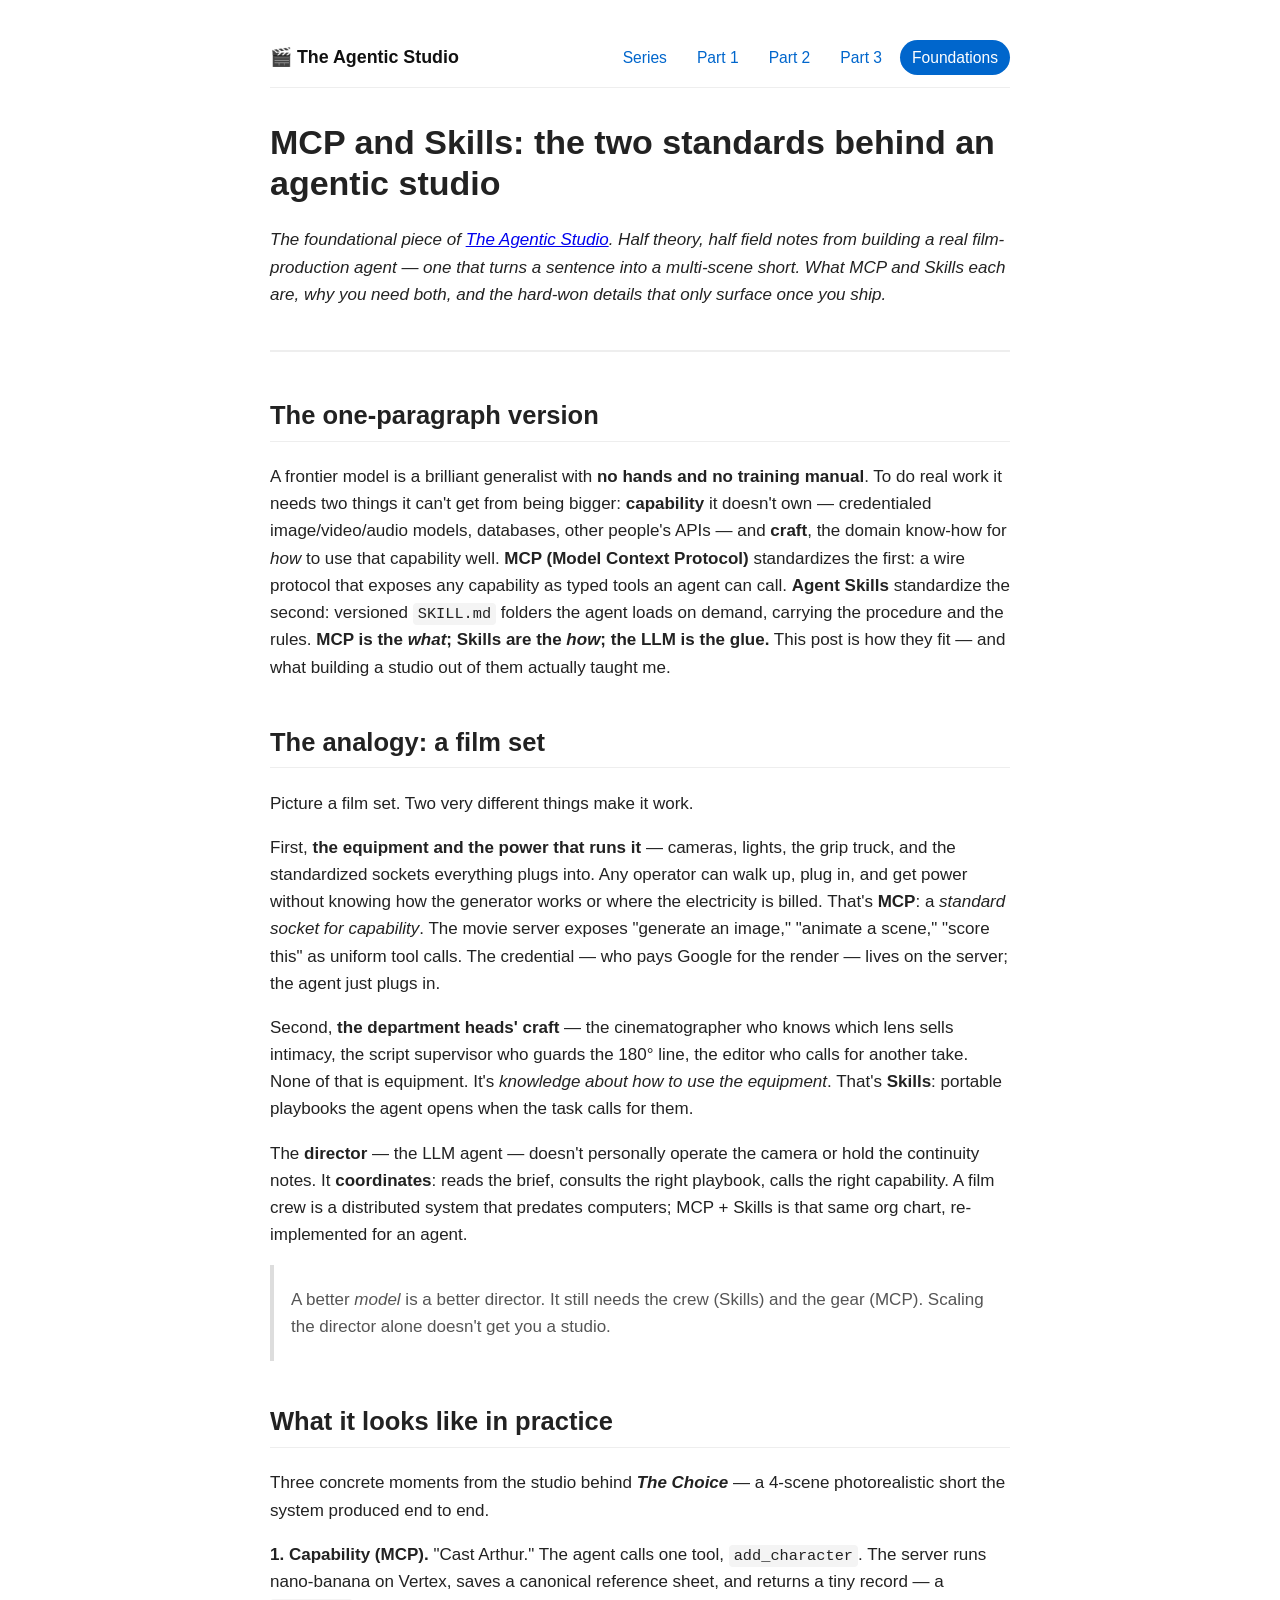
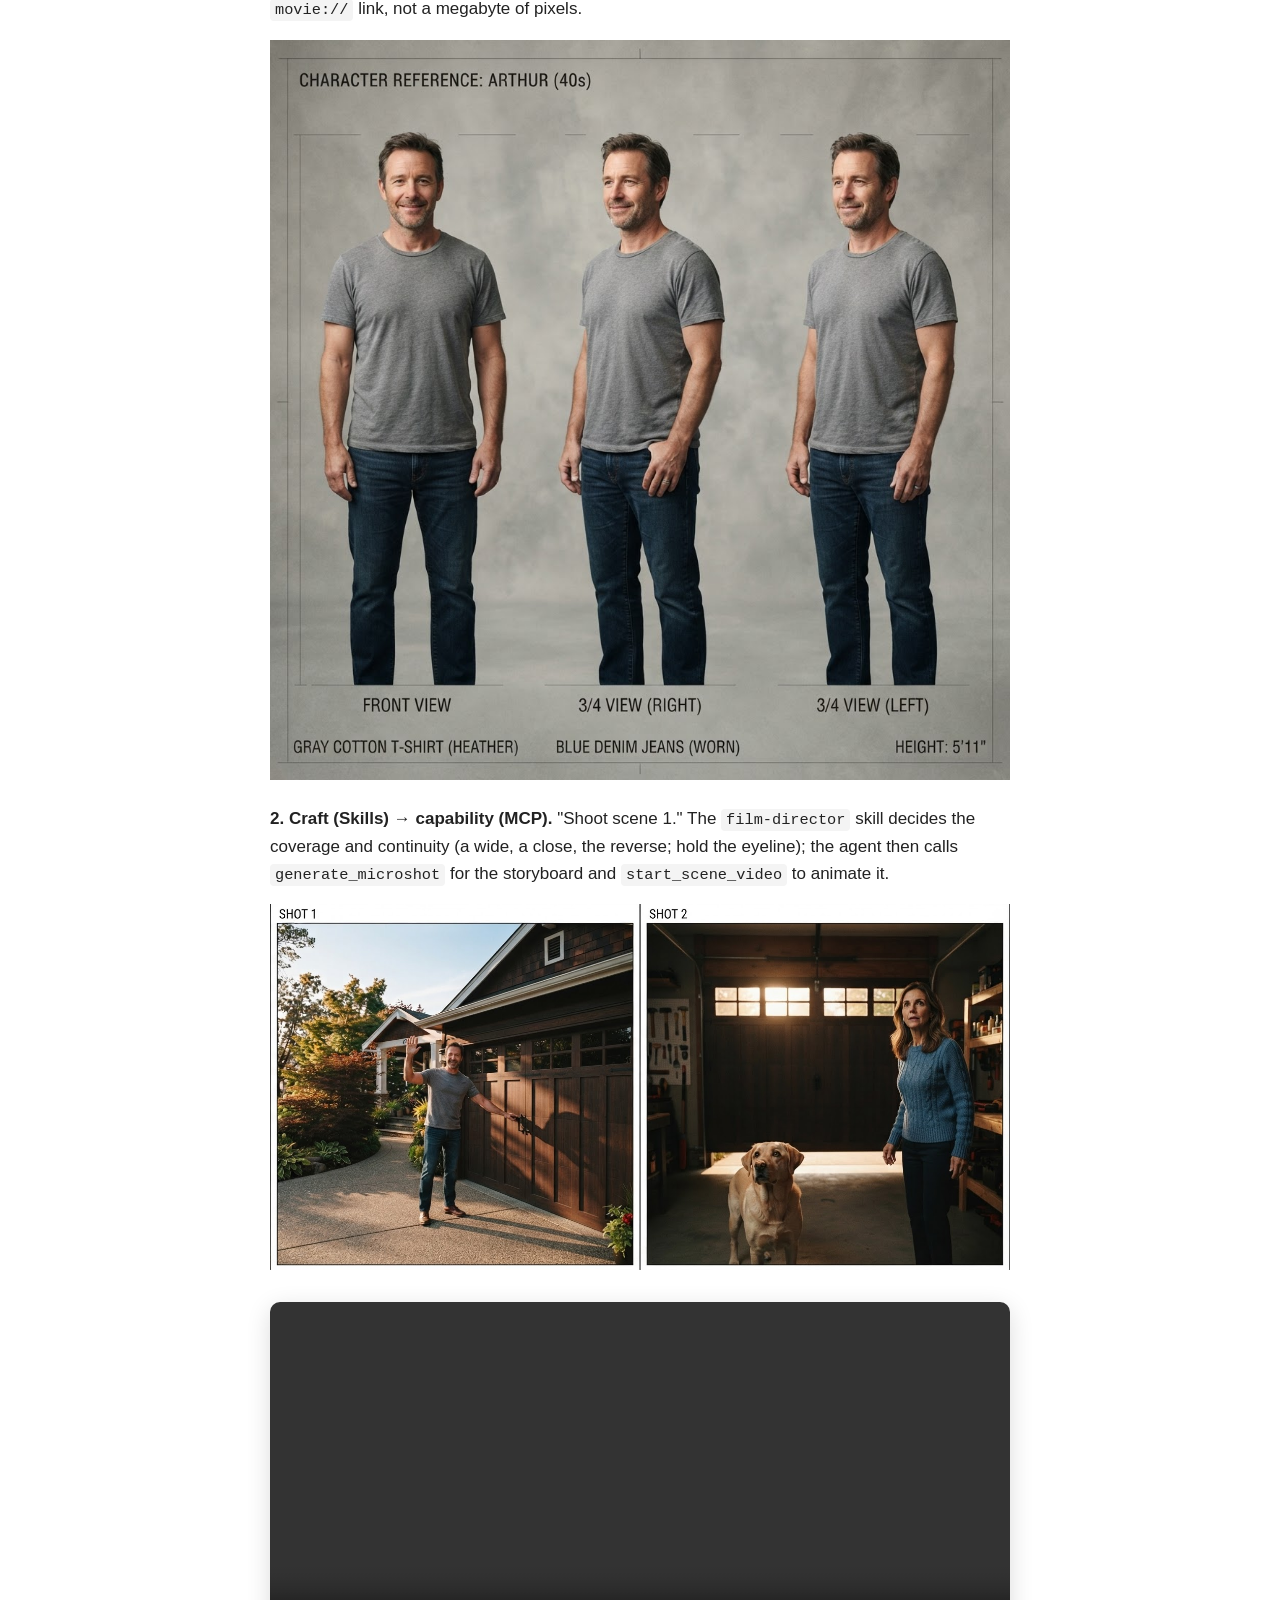
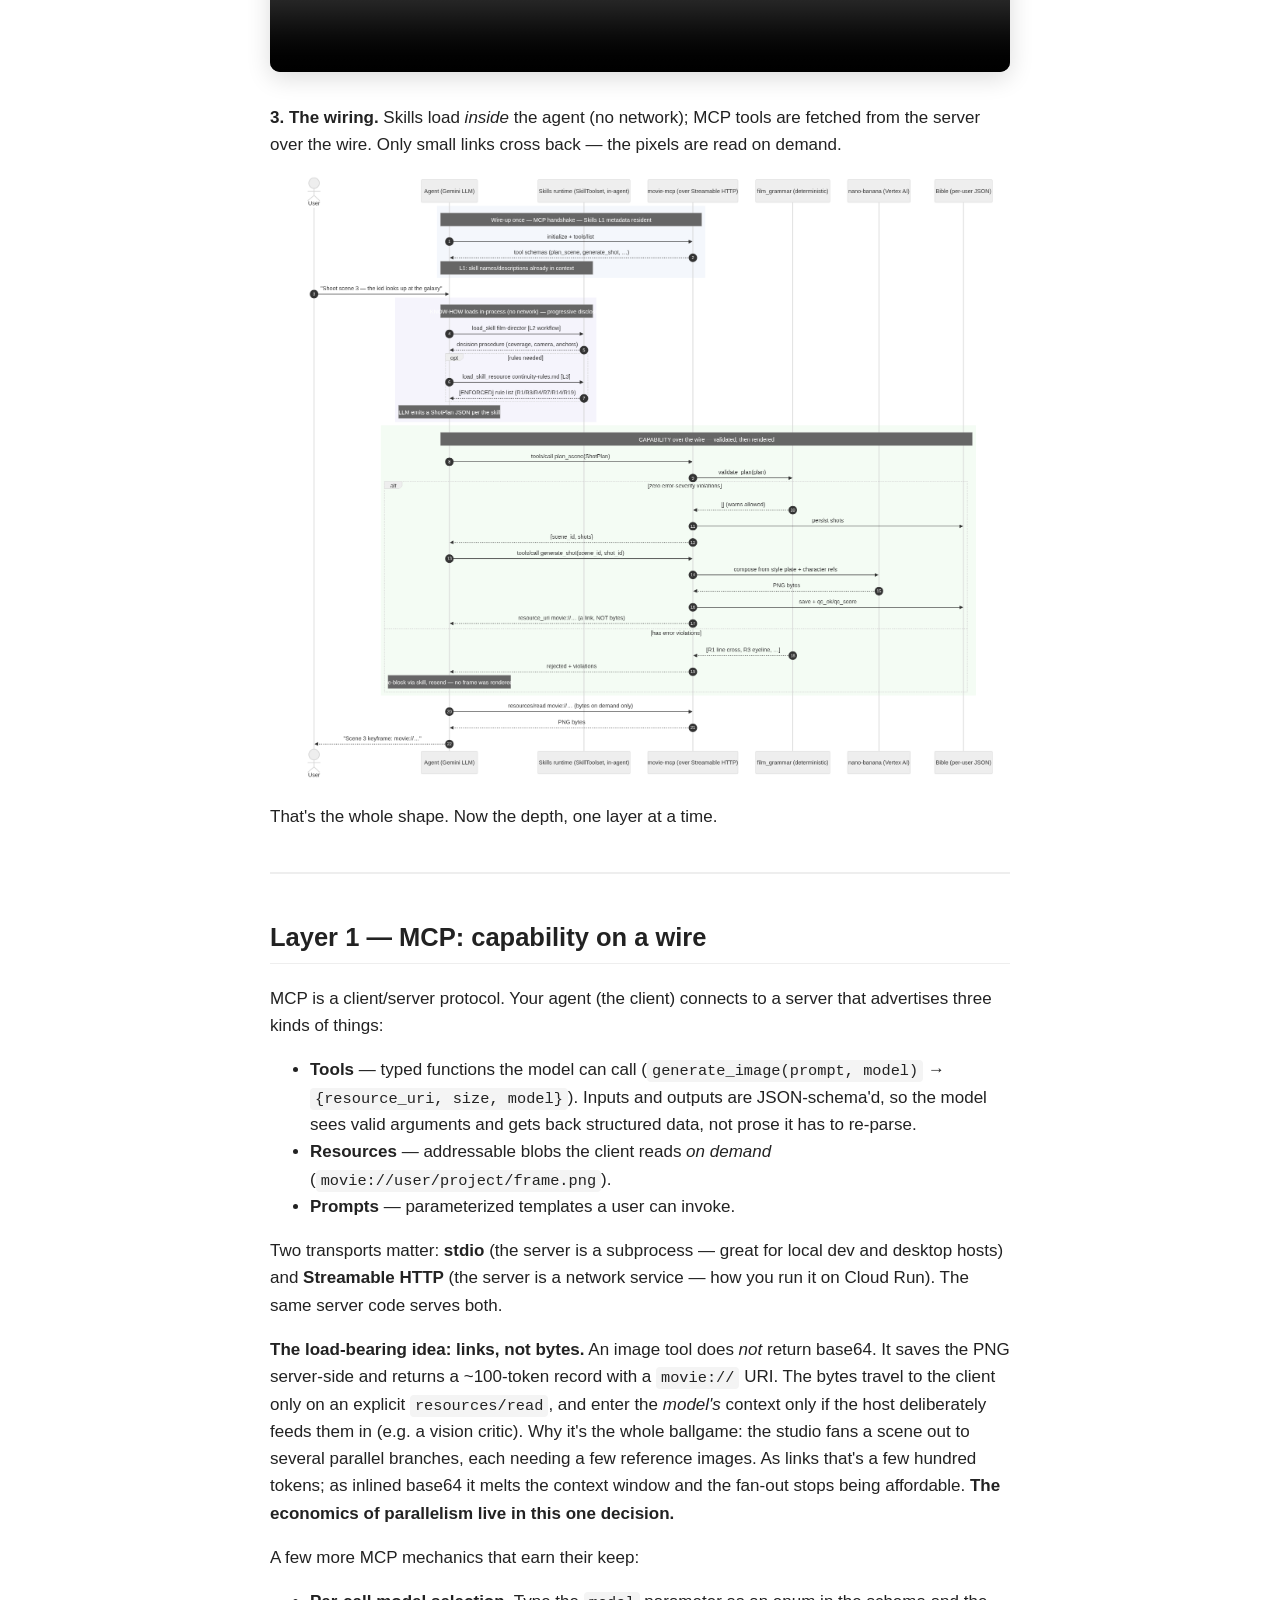
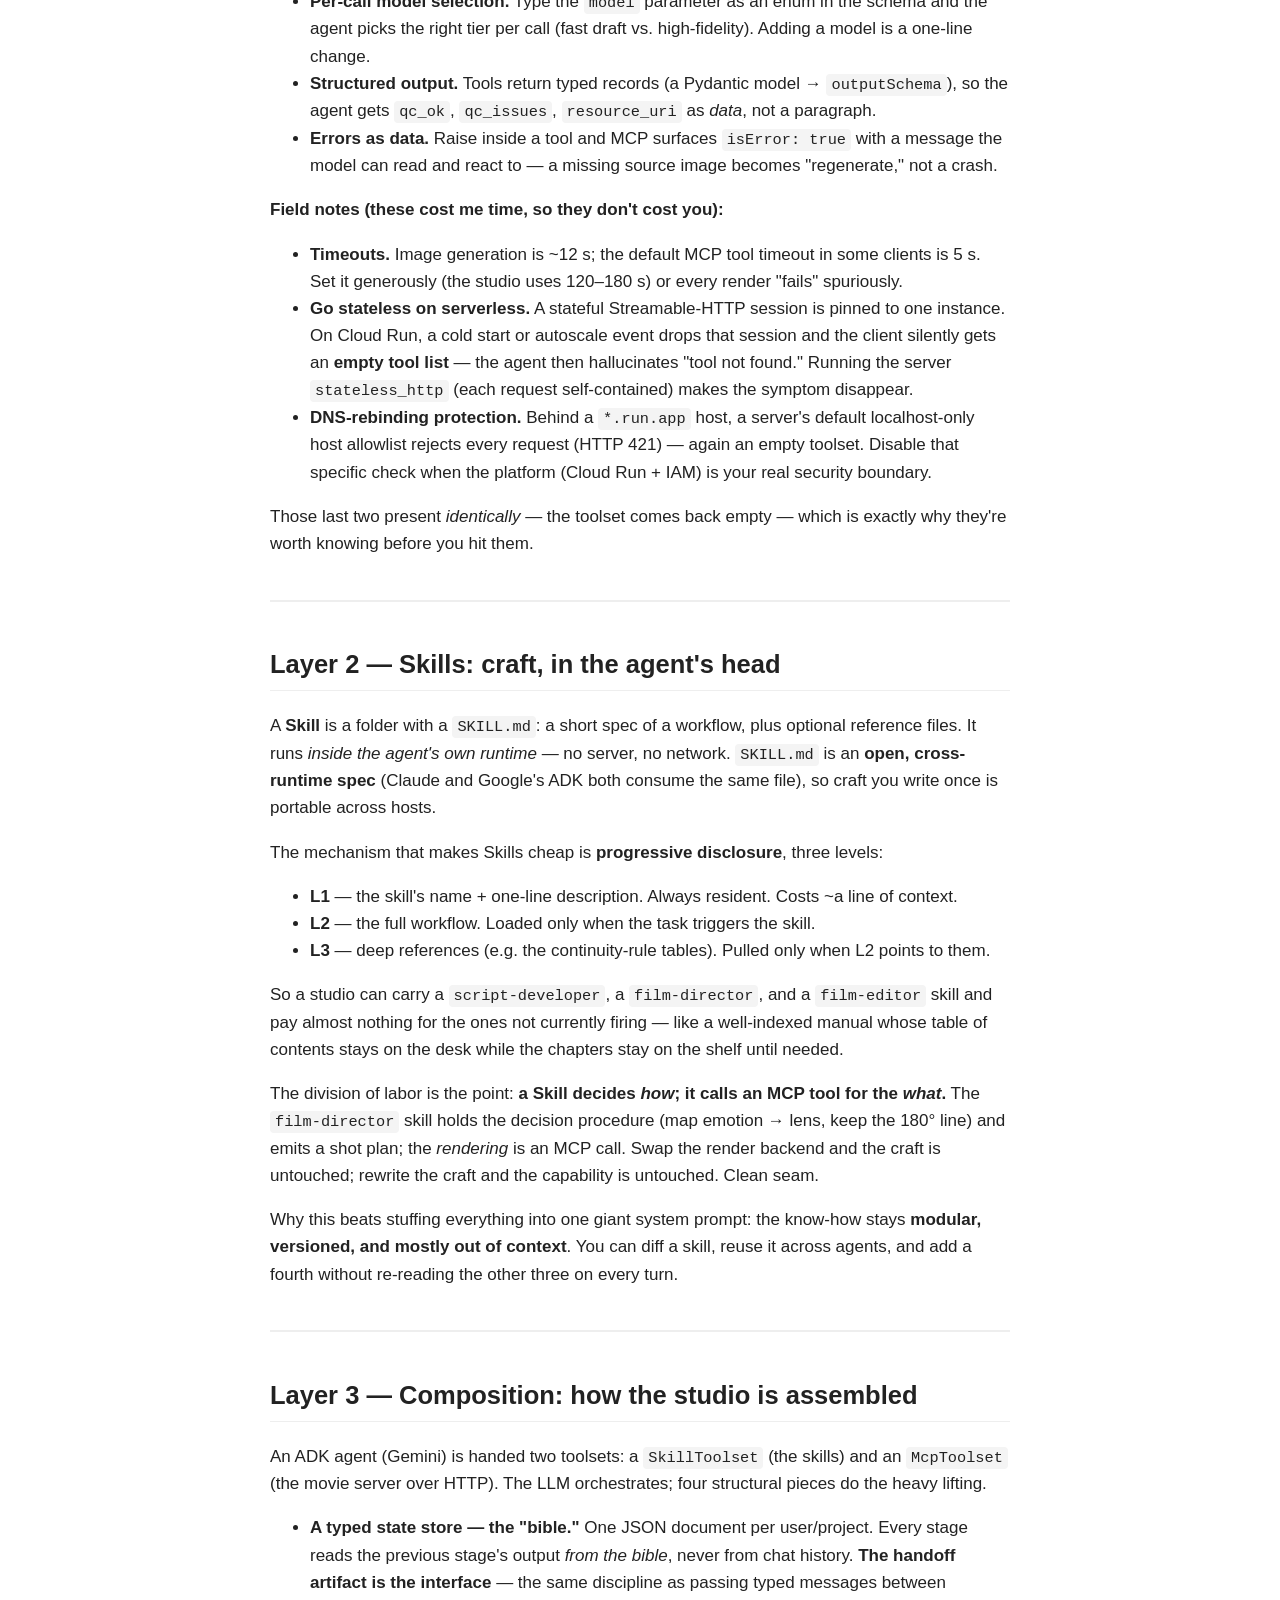
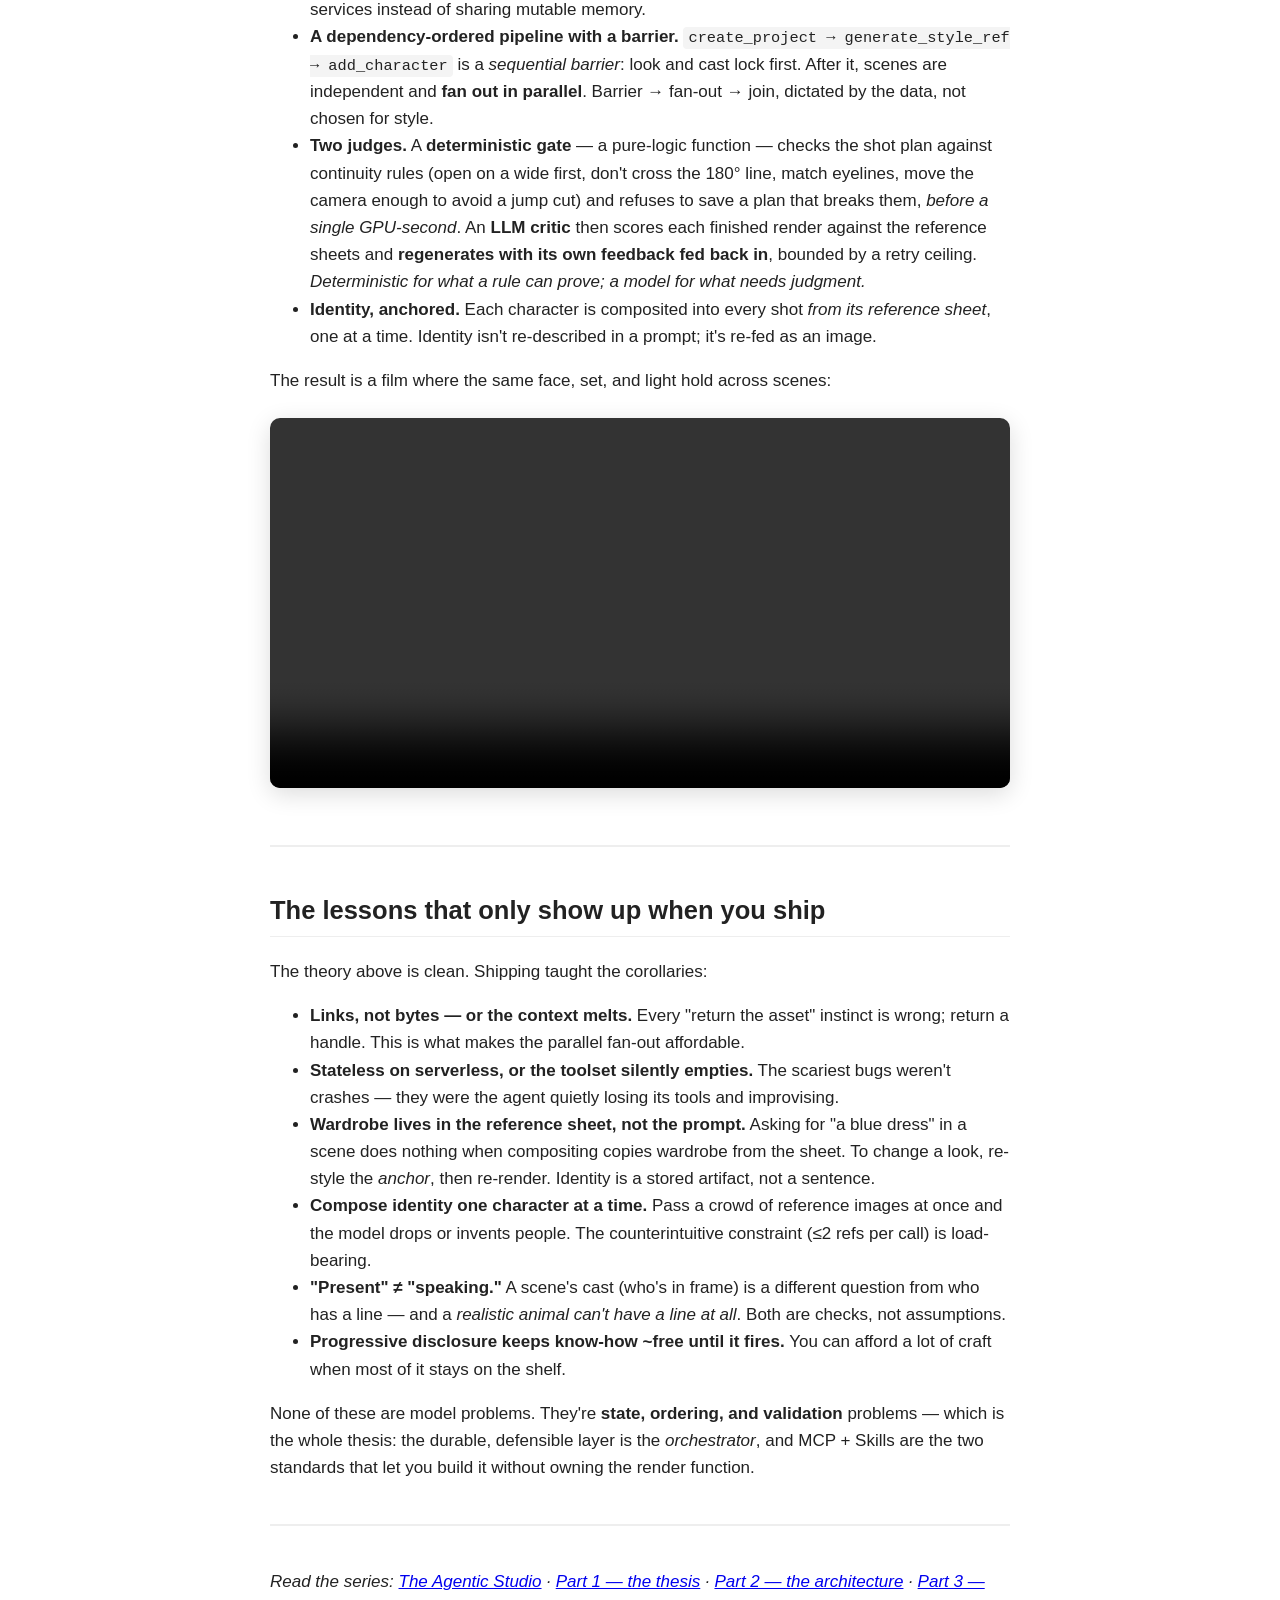
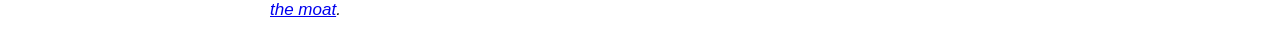
==== docs/index.html @ 8807f693 "Rewrite Foundations post; clarify Part 3 'mechanism' paragraph" ====
<!doctype html><meta charset=utf-8>
<title>MCP and Skills — The Agentic Studio</title><style>
body{max-width:740px;margin:40px auto;font:17px/1.6 -apple-system,Segoe UI,Roboto,Helvetica,Arial;color:#222;padding:0 16px}
h1{font-size:2em;line-height:1.2} h2{margin-top:1.6em;border-bottom:1px solid #eee;padding-bottom:.2em}
h3{margin-top:1.3em} hr{border:none;border-top:2px solid #eee;margin:2.5em 0}
code{background:#f4f4f4;padding:2px 5px;border-radius:4px;font-size:.9em}
pre{background:#f6f8fa;padding:14px;border-radius:8px;overflow:auto} pre code{background:none;padding:0}
pre.mermaid{background:#fff;text-align:center}
table{border-collapse:collapse;width:100%;margin:1em 0} th,td{border:1px solid #ddd;padding:8px 10px;text-align:left;font-size:.92em}
th{background:#fafafa} blockquote{border-left:4px solid #ddd;margin:1em 0;padding:.2em 1em;color:#555} img{max-width:100%}
video{max-width:100%;border-radius:10px;box-shadow:0 6px 24px rgba(0,0,0,.14);margin:.4em 0}
.gallery{display:grid;grid-template-columns:repeat(auto-fit,minmax(240px,1fr));gap:14px;margin:1.2em 0}
.gallery figure{margin:0} .gallery figcaption{font-size:.82em;color:#777;margin-top:4px}
.site-nav{display:flex;flex-wrap:wrap;align-items:center;gap:8px 12px;margin:0 0 2em;padding-bottom:12px;border-bottom:1px solid #eee}
.site-nav .brand{font-weight:700;color:#111;text-decoration:none;font-size:1.05em;margin-right:auto}
.navlinks{display:flex;flex-wrap:wrap;gap:6px}
.nav-item{text-decoration:none;color:#06c;padding:5px 12px;border-radius:999px;font-size:.92em;white-space:nowrap;transition:background .12s}
.nav-item:hover{background:#eef5ff}
.nav-item.active{background:#06c;color:#fff;pointer-events:none}</style>
<header class="site-nav"><a class="brand" href="agentic-studio-series.html">🎬 The Agentic Studio</a><nav class="navlinks"><a class="nav-item" href="agentic-studio-series.html" title="Overview">Series</a><a class="nav-item" href="part-1-thesis.html" title="Thesis">Part 1</a><a class="nav-item" href="pre-production-barrier.html" title="Architecture">Part 2</a><a class="nav-item" href="part-3-moat.html" title="Moat">Part 3</a><a class="nav-item active" href="#" title="MCP & Skills">Foundations</a></nav></header>
<h1>MCP and Skills: the two standards behind an agentic studio</h1>
<p><em>The foundational piece of </em><em><a href="agentic-studio-series.html">The Agentic Studio</a></em><em>. Half theory, half
field notes from building a real film-production agent — one that turns a sentence into a multi-scene
short. What MCP and Skills each are, why you need </em><em>both</em><em>, and the hard-won details that only surface
once you ship.</em></p>
<hr />
<h2>The one-paragraph version</h2>
<p>A frontier model is a brilliant generalist with <strong>no hands and no training manual</strong>. To do real work
it needs two things it can't get from being bigger: <strong>capability</strong> it doesn't own — credentialed
image/video/audio models, databases, other people's APIs — and <strong>craft</strong>, the domain know-how for
<em>how</em> to use that capability well. <strong>MCP (Model Context Protocol)</strong> standardizes the first: a wire
protocol that exposes any capability as typed tools an agent can call. <strong>Agent Skills</strong> standardize
the second: versioned <code>SKILL.md</code> folders the agent loads on demand, carrying the procedure and the
rules. <strong>MCP is the <em>what</em>; Skills are the <em>how</em>; the LLM is the glue.</strong> This post is how they fit —
and what building a studio out of them actually taught me.</p>
<h2>The analogy: a film set</h2>
<p>Picture a film set. Two very different things make it work.</p>
<p>First, <strong>the equipment and the power that runs it</strong> — cameras, lights, the grip truck, and the
standardized sockets everything plugs into. Any operator can walk up, plug in, and get power without
knowing how the generator works or where the electricity is billed. That's <strong>MCP</strong>: a <em>standard
socket for capability</em>. The movie server exposes "generate an image," "animate a scene," "score this"
as uniform tool calls. The credential — who pays Google for the render — lives on the server; the
agent just plugs in.</p>
<p>Second, <strong>the department heads' craft</strong> — the cinematographer who knows which lens sells intimacy,
the script supervisor who guards the 180° line, the editor who calls for another take. None of that is
equipment. It's <em>knowledge about how to use the equipment</em>. That's <strong>Skills</strong>: portable playbooks the
agent opens when the task calls for them.</p>
<p>The <strong>director</strong> — the LLM agent — doesn't personally operate the camera or hold the continuity
notes. It <strong>coordinates</strong>: reads the brief, consults the right playbook, calls the right capability. A
film crew is a distributed system that predates computers; MCP + Skills is that same org chart,
re-implemented for an agent.</p>
<blockquote>
<p>A better <em>model</em> is a better director. It still needs the crew (Skills) and the gear (MCP). Scaling
the director alone doesn't get you a studio.</p>
</blockquote>
<h2>What it looks like in practice</h2>
<p>Three concrete moments from the studio behind <strong><em>The Choice</em></strong> — a 4-scene photorealistic short the
system produced end to end.</p>
<p><strong>1. Capability (MCP).</strong> "Cast Arthur." The agent calls one tool, <code>add_character</code>. The server runs
nano-banana on Vertex, saves a canonical reference sheet, and returns a tiny record — a <code>movie://</code>
link, not a megabyte of pixels.</p>
<p><img alt="Arthur — a character reference sheet returned by an MCP tool" src="media/choice-arthur.png" /></p>
<p><strong>2. Craft (Skills) → capability (MCP).</strong> "Shoot scene 1." The <code>film-director</code> skill decides the
coverage and continuity (a wide, a close, the reverse; hold the eyeline); the agent then calls
<code>generate_microshot</code> for the storyboard and <code>start_scene_video</code> to animate it.</p>
<p><img alt="A 3-panel micro-shot storyboard for one scene" src="media/choice-storyboard-s1.png" /></p>
<video controls preload="metadata" src="media/choice-scene-1.mp4" style="width:100%"></video>

<p><strong>3. The wiring.</strong> Skills load <em>inside</em> the agent (no network); MCP tools are fetched from the server
over the wire. Only small links cross back — the pixels are read on demand.</p>
<p><img alt="The skill + MCP call path" src="media/seq-callpath.png" /></p>
<p>That's the whole shape. Now the depth, one layer at a time.</p>
<hr />
<h2>Layer 1 — MCP: capability on a wire</h2>
<p>MCP is a client/server protocol. Your agent (the client) connects to a server that advertises three
kinds of things:</p>
<ul>
<li><strong>Tools</strong> — typed functions the model can call (<code>generate_image(prompt, model)</code> →
  <code>{resource_uri, size, model}</code>). Inputs and outputs are JSON-schema'd, so the model sees valid
  arguments and gets back structured data, not prose it has to re-parse.</li>
<li><strong>Resources</strong> — addressable blobs the client reads <em>on demand</em> (<code>movie://user/project/frame.png</code>).</li>
<li><strong>Prompts</strong> — parameterized templates a user can invoke.</li>
</ul>
<p>Two transports matter: <strong>stdio</strong> (the server is a subprocess — great for local dev and desktop hosts)
and <strong>Streamable HTTP</strong> (the server is a network service — how you run it on Cloud Run). The same
server code serves both.</p>
<p><strong>The load-bearing idea: links, not bytes.</strong> An image tool does <em>not</em> return base64. It saves the PNG
server-side and returns a ~100-token record with a <code>movie://</code> URI. The bytes travel to the client
only on an explicit <code>resources/read</code>, and enter the <em>model's</em> context only if the host deliberately
feeds them in (e.g. a vision critic). Why it's the whole ballgame: the studio fans a scene out to
several parallel branches, each needing a few reference images. As links that's a few hundred tokens;
as inlined base64 it melts the context window and the fan-out stops being affordable. <strong>The economics
of parallelism live in this one decision.</strong></p>
<p>A few more MCP mechanics that earn their keep:</p>
<ul>
<li><strong>Per-call model selection.</strong> Type the <code>model</code> parameter as an enum in the schema and the agent
  picks the right tier per call (fast draft vs. high-fidelity). Adding a model is a one-line change.</li>
<li><strong>Structured output.</strong> Tools return typed records (a Pydantic model → <code>outputSchema</code>), so the agent
  gets <code>qc_ok</code>, <code>qc_issues</code>, <code>resource_uri</code> as <em>data</em>, not a paragraph.</li>
<li><strong>Errors as data.</strong> Raise inside a tool and MCP surfaces <code>isError: true</code> with a message the model
  can read and react to — a missing source image becomes "regenerate," not a crash.</li>
</ul>
<p><strong>Field notes (these cost me time, so they don't cost you):</strong></p>
<ul>
<li><strong>Timeouts.</strong> Image generation is ~12 s; the default MCP tool timeout in some clients is 5 s. Set
  it generously (the studio uses 120–180 s) or every render "fails" spuriously.</li>
<li><strong>Go stateless on serverless.</strong> A stateful Streamable-HTTP session is pinned to one instance. On
  Cloud Run, a cold start or autoscale event drops that session and the client silently gets an
  <strong>empty tool list</strong> — the agent then hallucinates "tool not found." Running the server
  <code>stateless_http</code> (each request self-contained) makes the symptom disappear.</li>
<li><strong>DNS-rebinding protection.</strong> Behind a <code>*.run.app</code> host, a server's default localhost-only host
  allowlist rejects every request (HTTP 421) — again an empty toolset. Disable that specific check
  when the platform (Cloud Run + IAM) is your real security boundary.</li>
</ul>
<p>Those last two present <em>identically</em> — the toolset comes back empty — which is exactly why they're
worth knowing before you hit them.</p>
<hr />
<h2>Layer 2 — Skills: craft, in the agent's head</h2>
<p>A <strong>Skill</strong> is a folder with a <code>SKILL.md</code>: a short spec of a workflow, plus optional reference files.
It runs <em>inside the agent's own runtime</em> — no server, no network. <code>SKILL.md</code> is an <strong>open,
cross-runtime spec</strong> (Claude and Google's ADK both consume the same file), so craft you write once is
portable across hosts.</p>
<p>The mechanism that makes Skills cheap is <strong>progressive disclosure</strong>, three levels:</p>
<ul>
<li><strong>L1</strong> — the skill's name + one-line description. Always resident. Costs ~a line of context.</li>
<li><strong>L2</strong> — the full workflow. Loaded only when the task triggers the skill.</li>
<li><strong>L3</strong> — deep references (e.g. the continuity-rule tables). Pulled only when L2 points to them.</li>
</ul>
<p>So a studio can carry a <code>script-developer</code>, a <code>film-director</code>, and a <code>film-editor</code> skill and pay
almost nothing for the ones not currently firing — like a well-indexed manual whose table of contents
stays on the desk while the chapters stay on the shelf until needed.</p>
<p>The division of labor is the point: <strong>a Skill decides <em>how</em>; it calls an MCP tool for the <em>what</em>.</strong>
The <code>film-director</code> skill holds the decision procedure (map emotion → lens, keep the 180° line) and
emits a shot plan; the <em>rendering</em> is an MCP call. Swap the render backend and the craft is untouched;
rewrite the craft and the capability is untouched. Clean seam.</p>
<p>Why this beats stuffing everything into one giant system prompt: the know-how stays <strong>modular,
versioned, and mostly out of context</strong>. You can diff a skill, reuse it across agents, and add a fourth
without re-reading the other three on every turn.</p>
<hr />
<h2>Layer 3 — Composition: how the studio is assembled</h2>
<p>An ADK agent (Gemini) is handed two toolsets: a <code>SkillToolset</code> (the skills) and an <code>McpToolset</code> (the
movie server over HTTP). The LLM orchestrates; four structural pieces do the heavy lifting.</p>
<ul>
<li><strong>A typed state store — the "bible."</strong> One JSON document per user/project. Every stage reads the
  previous stage's output <em>from the bible</em>, never from chat history. <strong>The handoff artifact is the
  interface</strong> — the same discipline as passing typed messages between services instead of sharing
  mutable memory.</li>
<li><strong>A dependency-ordered pipeline with a barrier.</strong> <code>create_project → generate_style_ref →
  add_character</code> is a <em>sequential barrier</em>: look and cast lock first. After it, scenes are independent
  and <strong>fan out in parallel</strong>. Barrier → fan-out → join, dictated by the data, not chosen for style.</li>
<li><strong>Two judges.</strong> A <strong>deterministic gate</strong> — a pure-logic function — checks the shot plan against
  continuity rules (open on a wide first, don't cross the 180° line, match eyelines, move the camera
  enough to avoid a jump cut) and refuses to save a plan that breaks them, <em>before a single
  GPU-second</em>. An <strong>LLM critic</strong> then scores each finished render against the reference sheets and
  <strong>regenerates with its own feedback fed back in</strong>, bounded by a retry ceiling. <em>Deterministic for
  what a rule can prove; a model for what needs judgment.</em></li>
<li><strong>Identity, anchored.</strong> Each character is composited into every shot <em>from its reference sheet</em>, one
  at a time. Identity isn't re-described in a prompt; it's re-fed as an image.</li>
</ul>
<p>The result is a film where the same face, set, and light hold across scenes:</p>
<video controls preload="metadata" src="media/choice-scene-2.mp4" style="width:100%"></video>

<hr />
<h2>The lessons that only show up when you ship</h2>
<p>The theory above is clean. Shipping taught the corollaries:</p>
<ul>
<li><strong>Links, not bytes — or the context melts.</strong> Every "return the asset" instinct is wrong; return a
  handle. This is what makes the parallel fan-out affordable.</li>
<li><strong>Stateless on serverless, or the toolset silently empties.</strong> The scariest bugs weren't crashes —
  they were the agent quietly losing its tools and improvising.</li>
<li><strong>Wardrobe lives in the reference sheet, not the prompt.</strong> Asking for "a blue dress" in a scene does
  nothing when compositing copies wardrobe from the sheet. To change a look, re-style the <em>anchor</em>,
  then re-render. Identity is a stored artifact, not a sentence.</li>
<li><strong>Compose identity one character at a time.</strong> Pass a crowd of reference images at once and the model
  drops or invents people. The counterintuitive constraint (≤2 refs per call) is load-bearing.</li>
<li><strong>"Present" ≠ "speaking."</strong> A scene's cast (who's in frame) is a different question from who has a
  line — and a <em>realistic animal can't have a line at all</em>. Both are checks, not assumptions.</li>
<li><strong>Progressive disclosure keeps know-how ~free until it fires.</strong> You can afford a lot of craft when
  most of it stays on the shelf.</li>
</ul>
<p>None of these are model problems. They're <strong>state, ordering, and validation</strong> problems — which is the
whole thesis: the durable, defensible layer is the <em>orchestrator</em>, and MCP + Skills are the two
standards that let you build it without owning the render function.</p>
<hr />
<p><em>Read the series: </em><em><a href="agentic-studio-series.html">The Agentic Studio</a></em><em> ·
</em><em><a href="part-1-thesis.html">Part 1 — the thesis</a></em><em> ·
</em><em><a href="pre-production-barrier.html">Part 2 — the architecture</a></em><em> ·
</em><em><a href="part-3-moat.html">Part 3 — the moat</a></em><em>.</em></p>
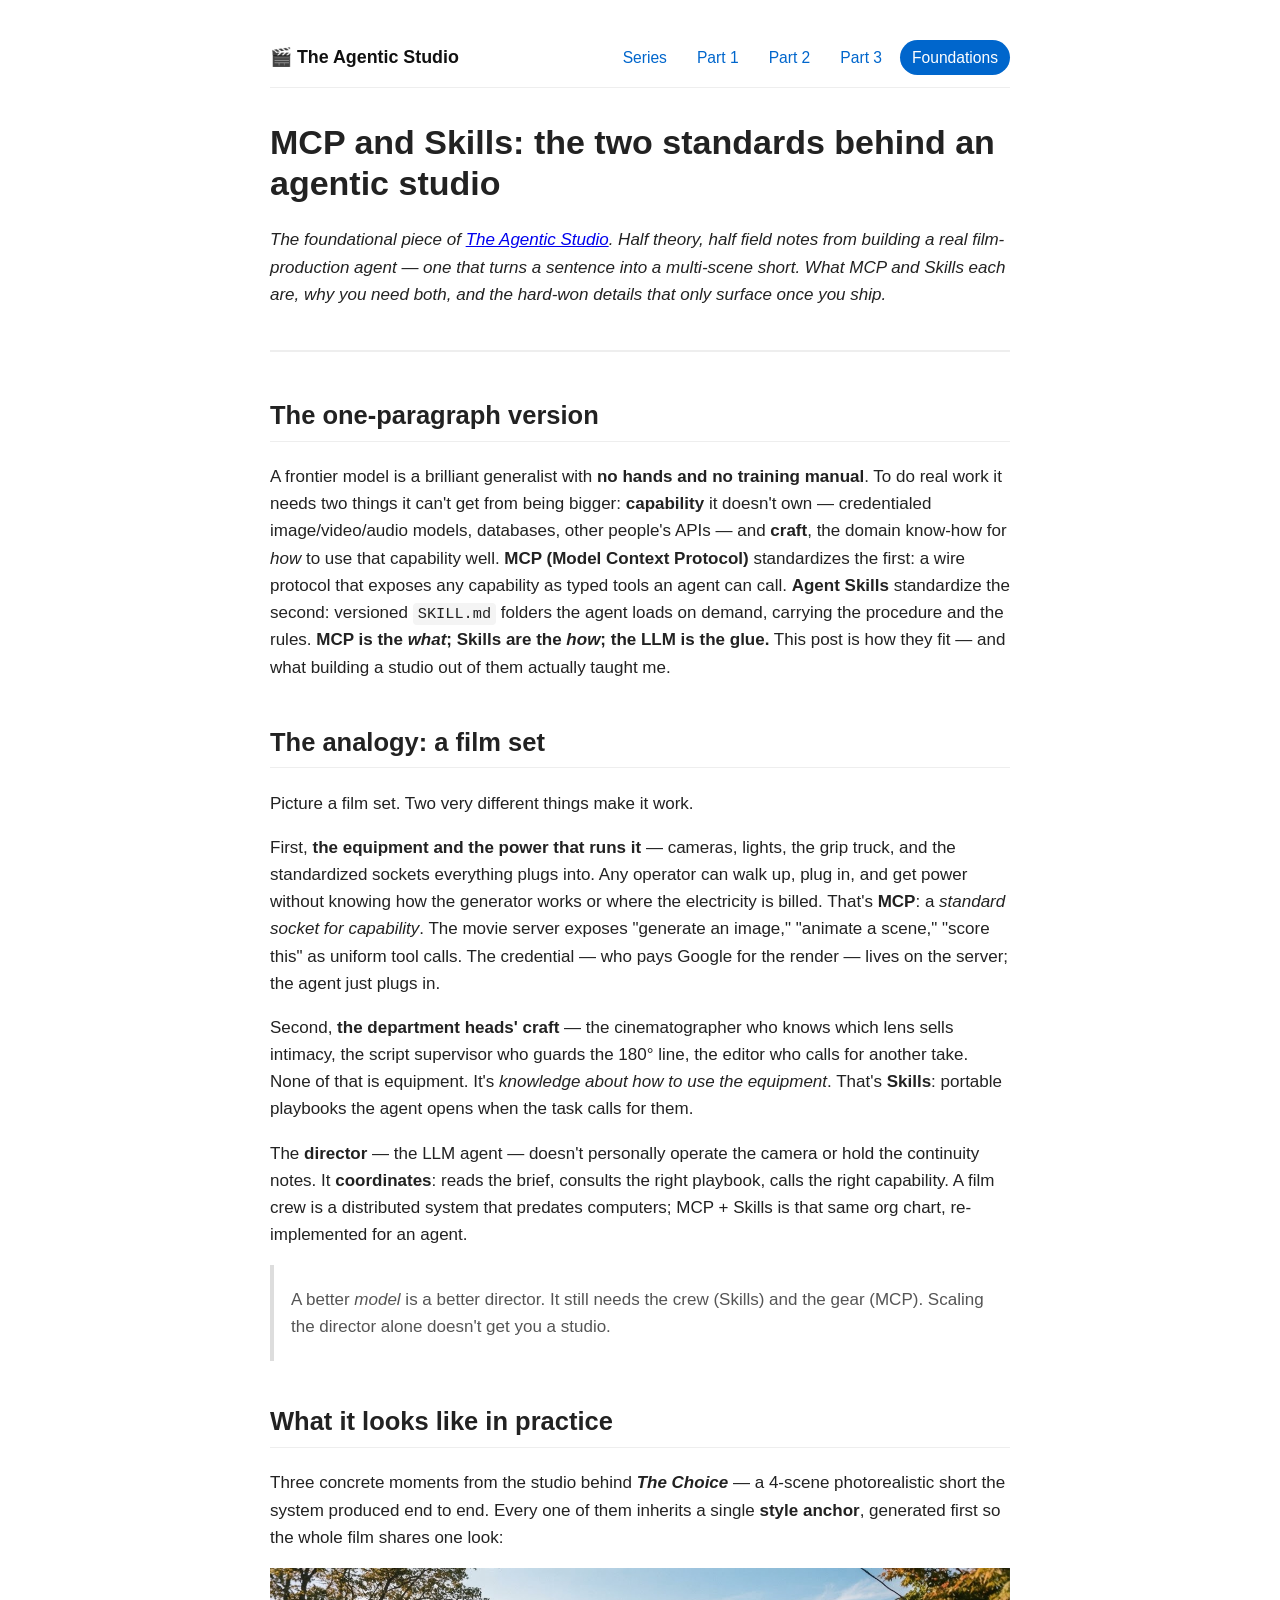
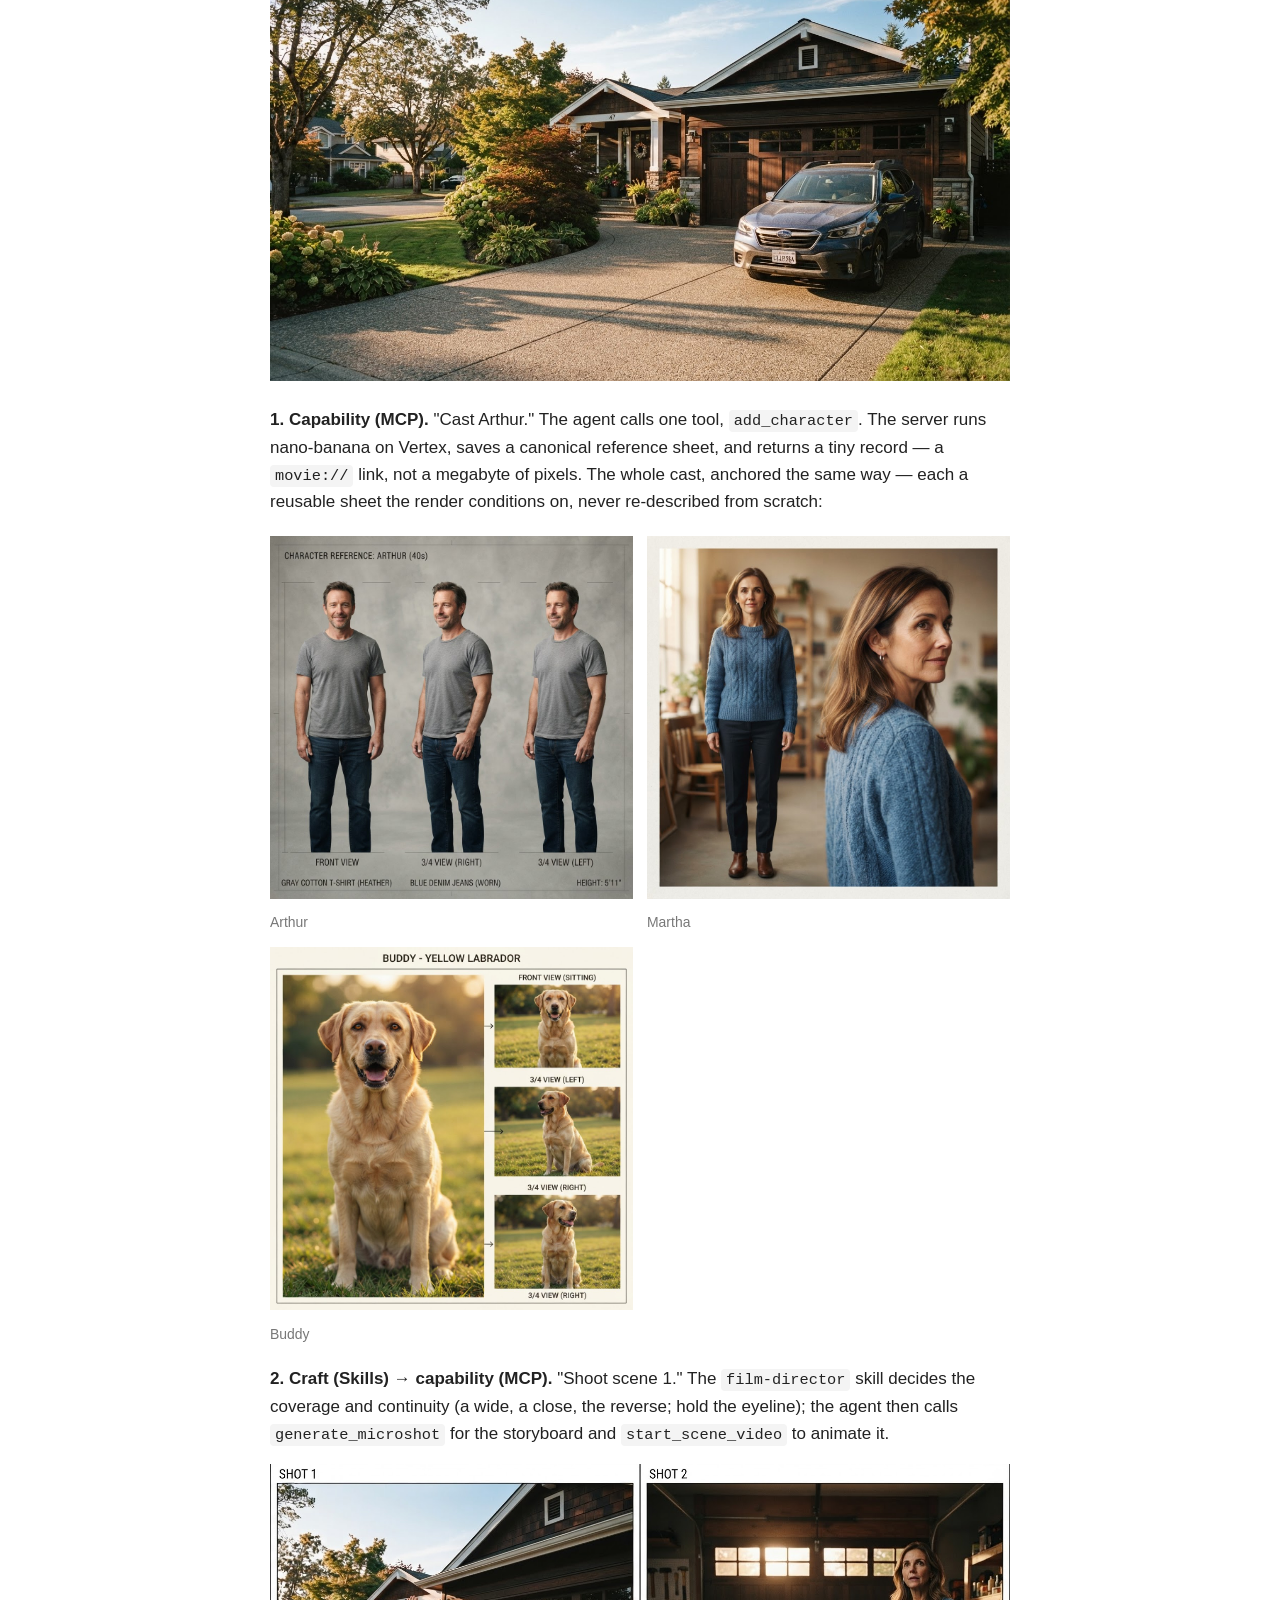
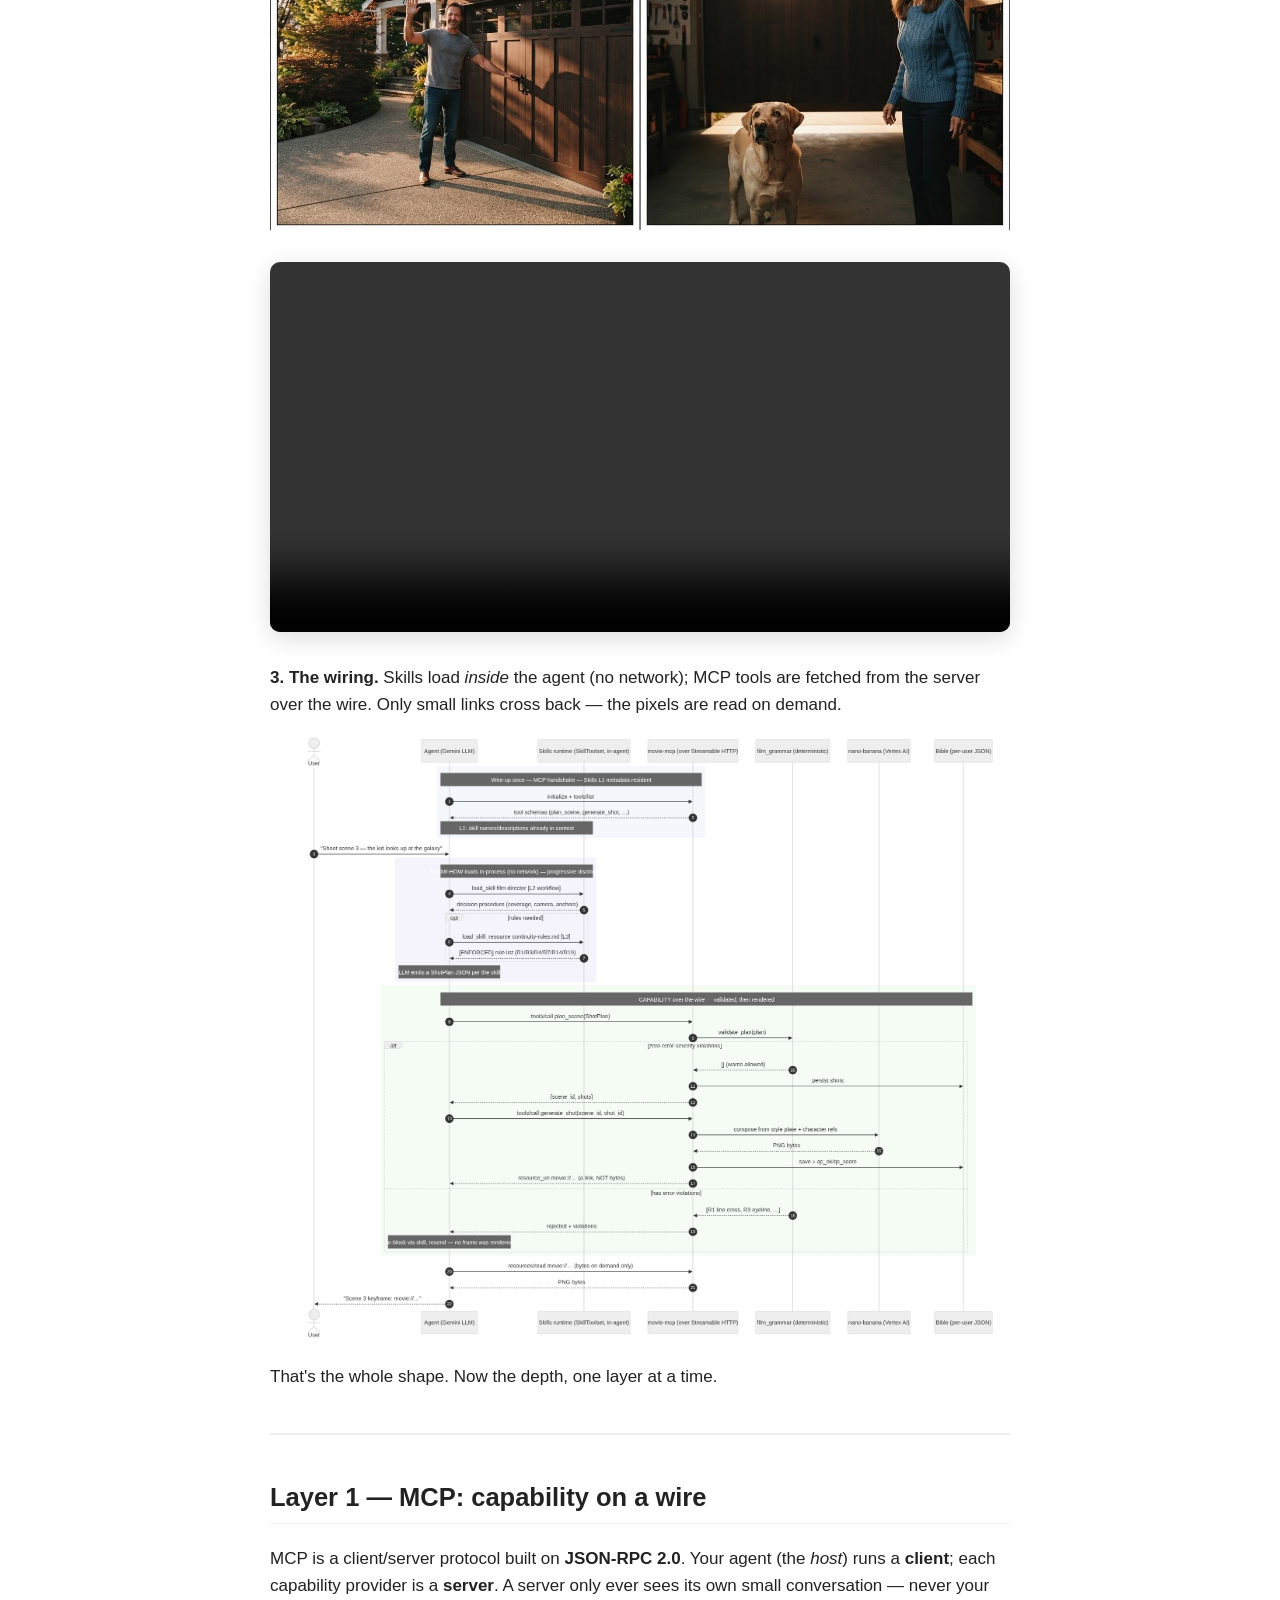
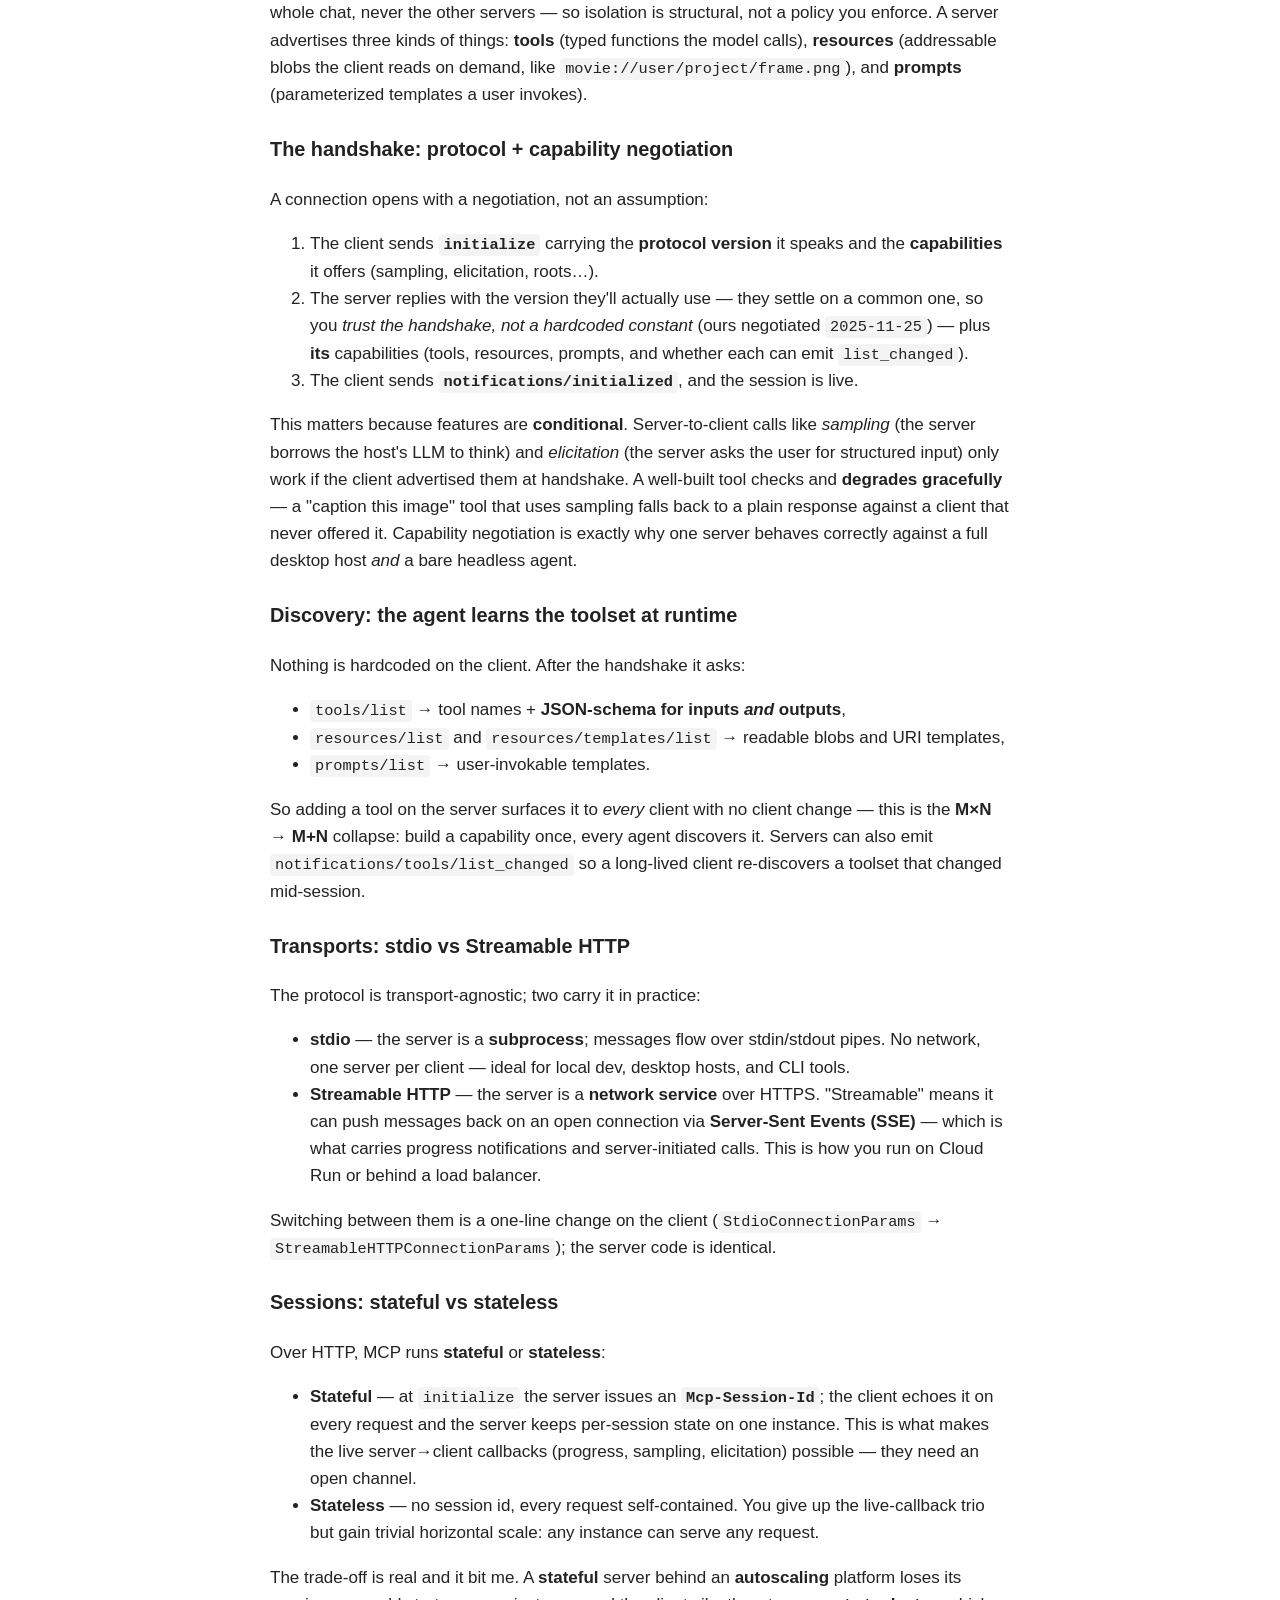
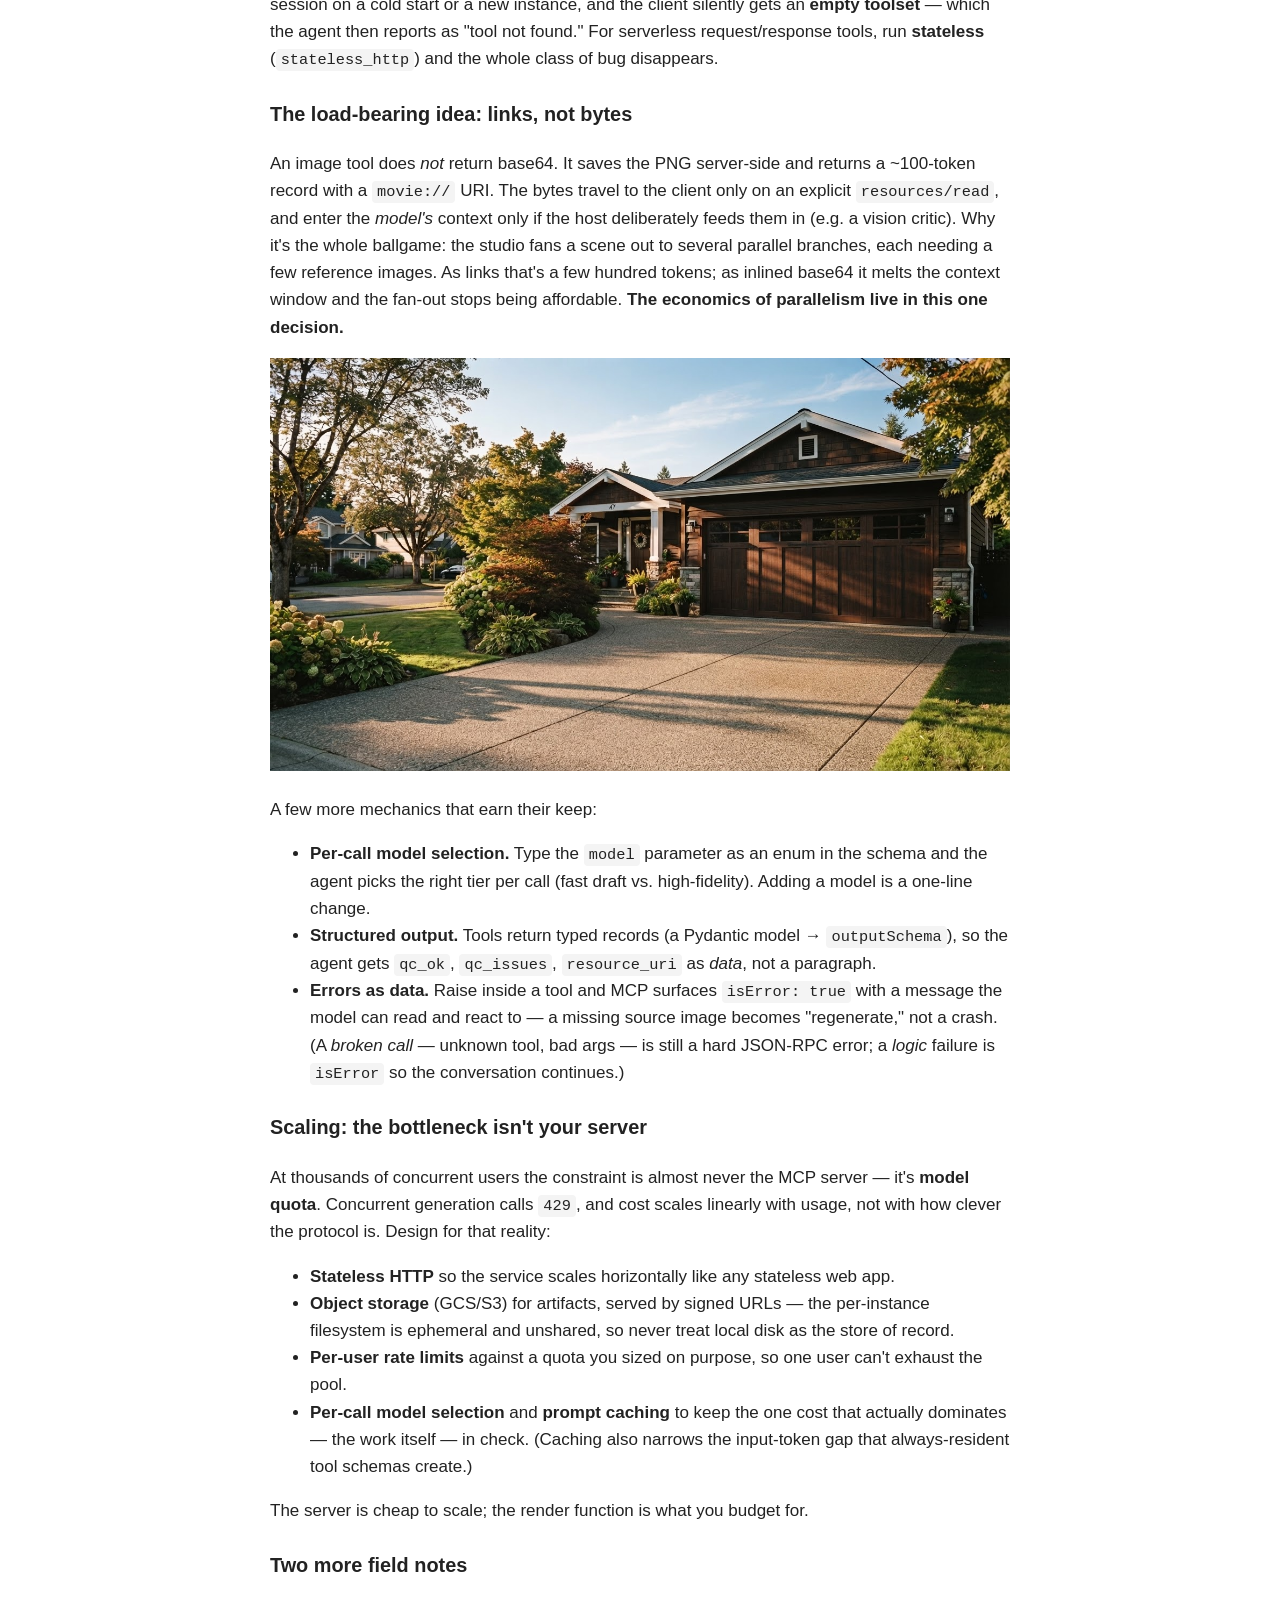
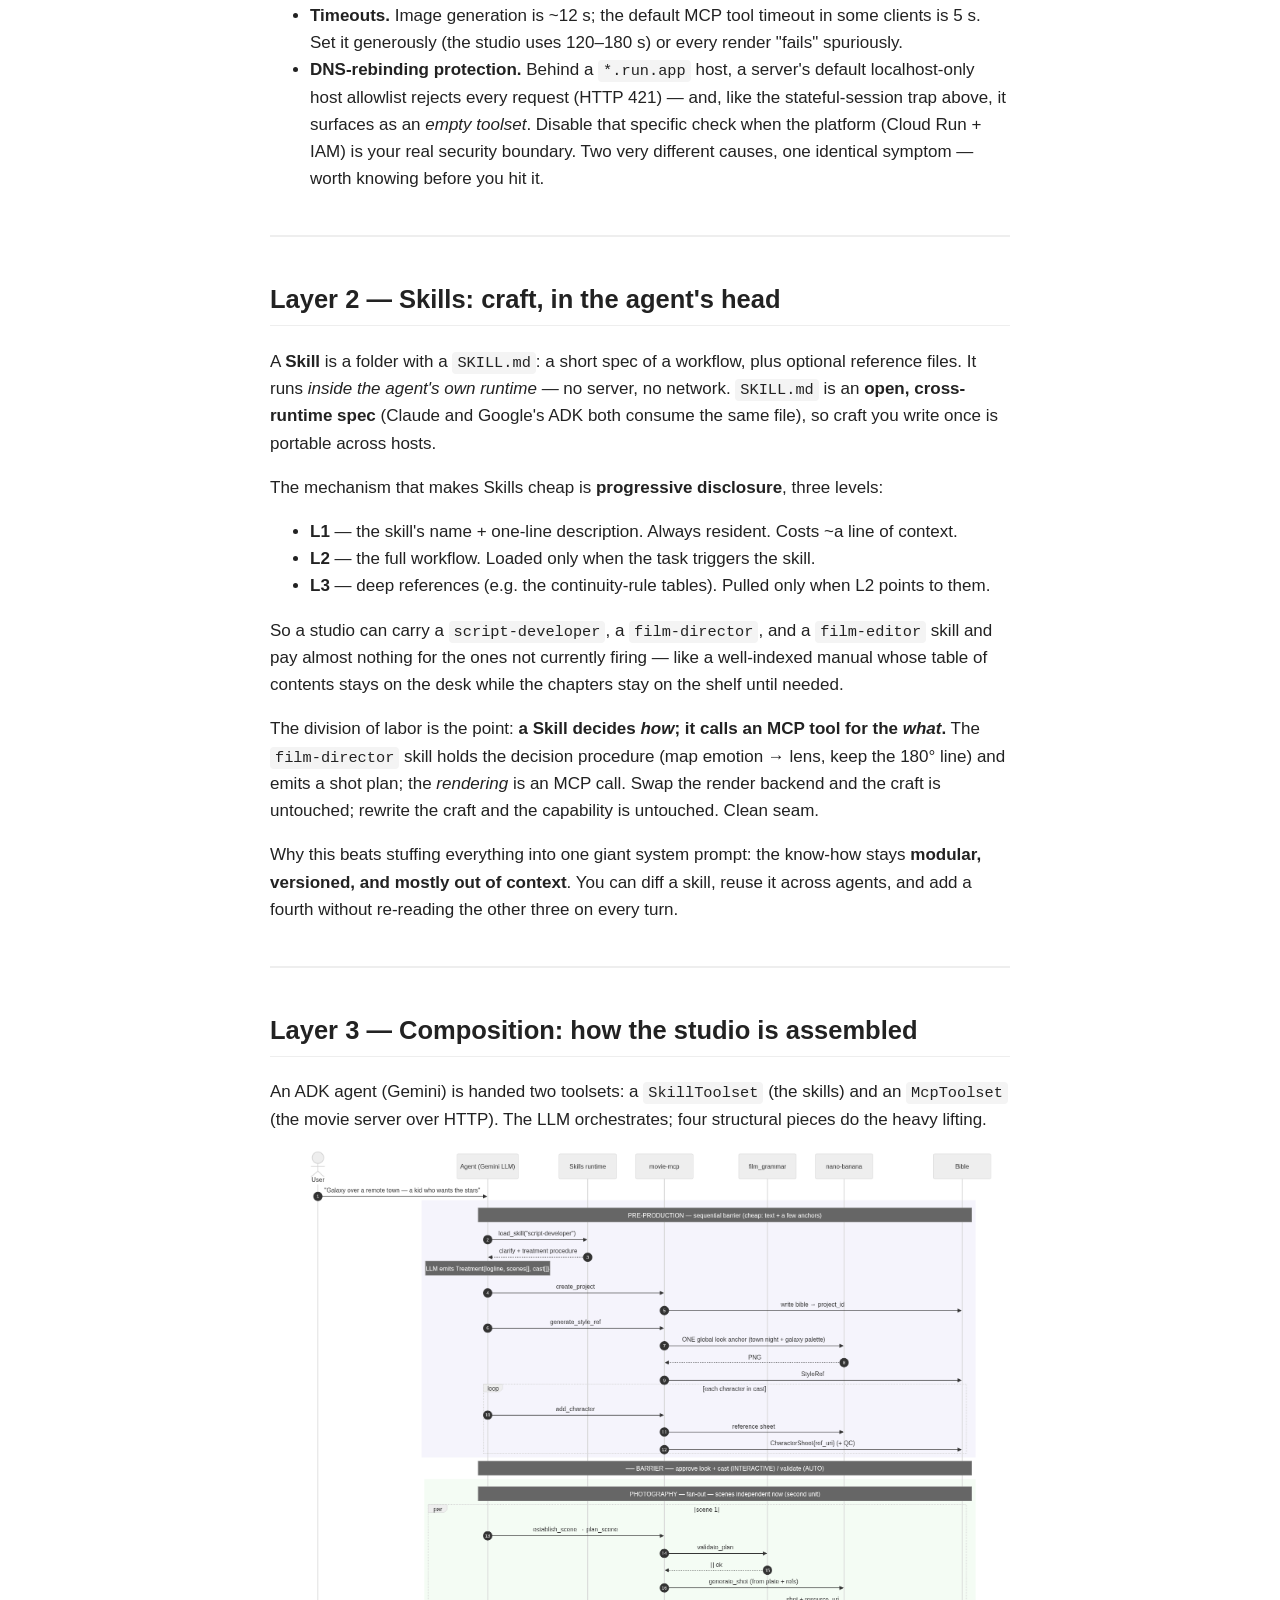
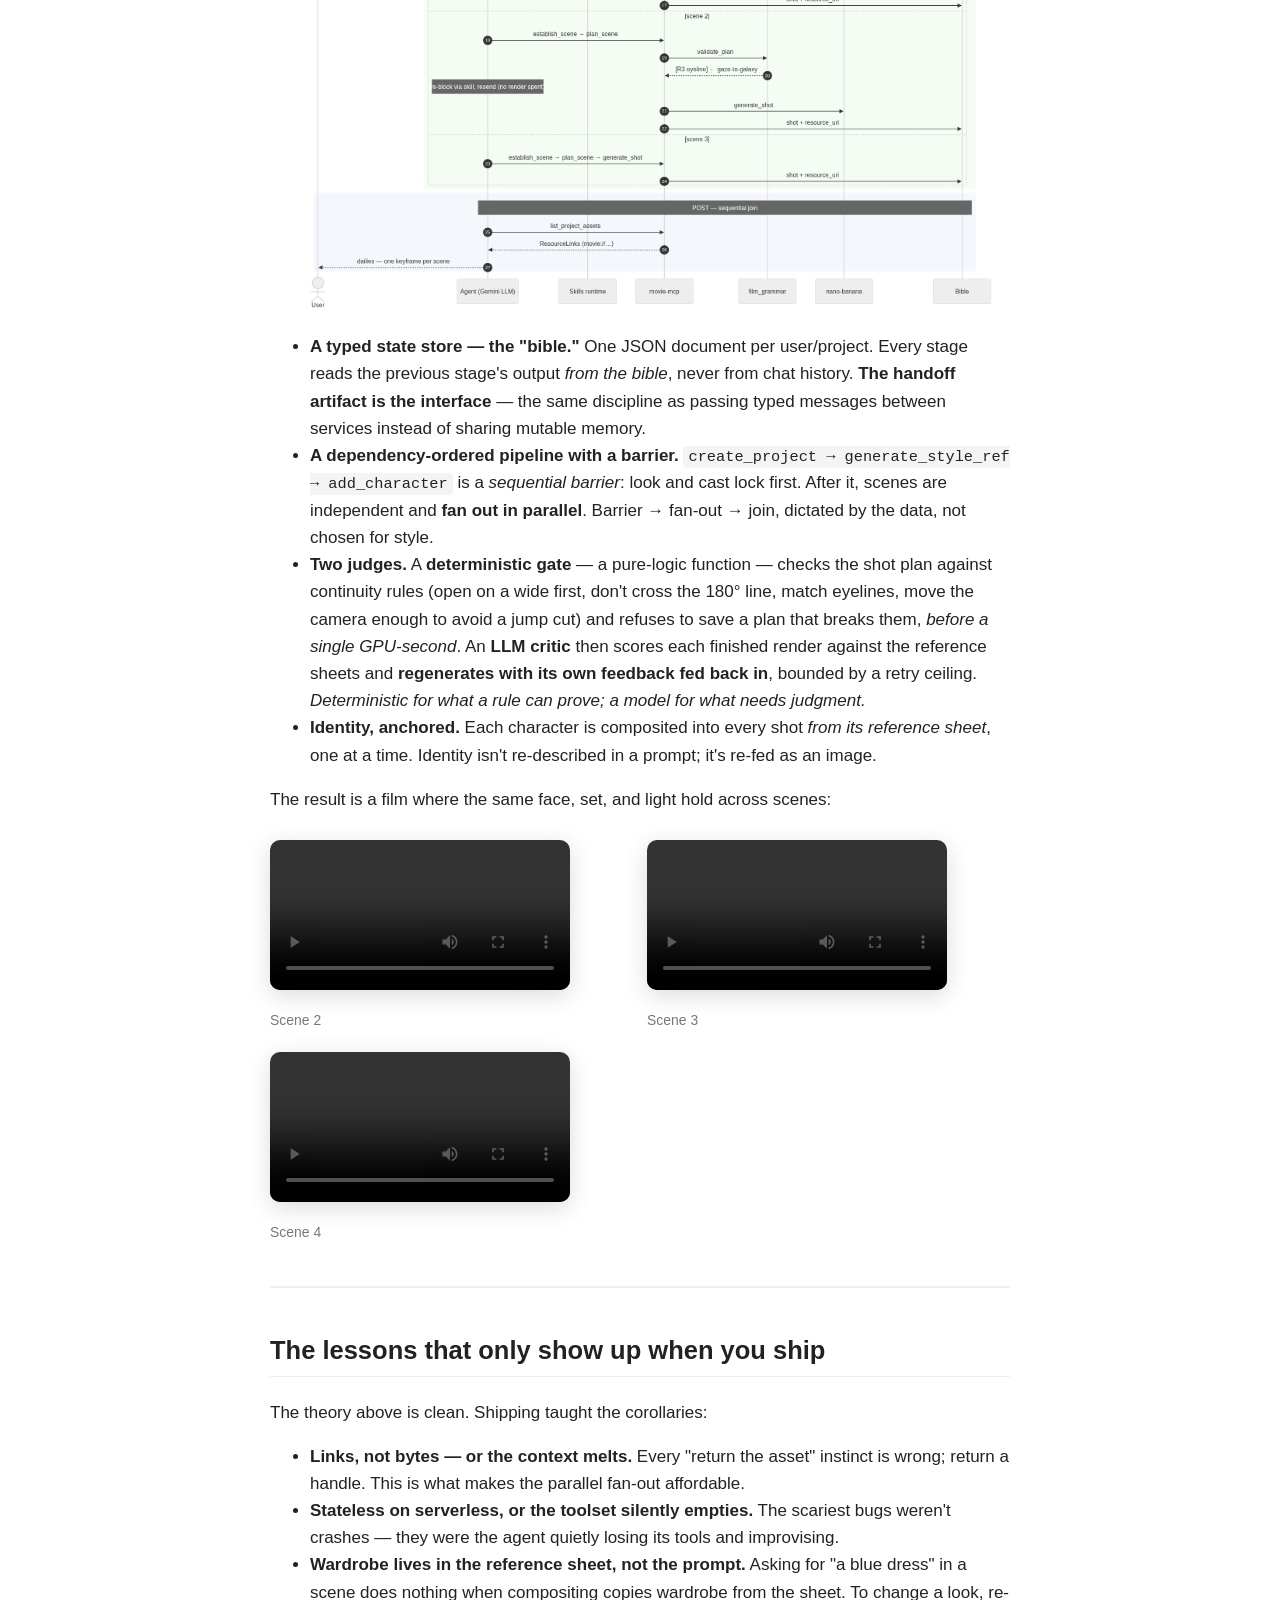
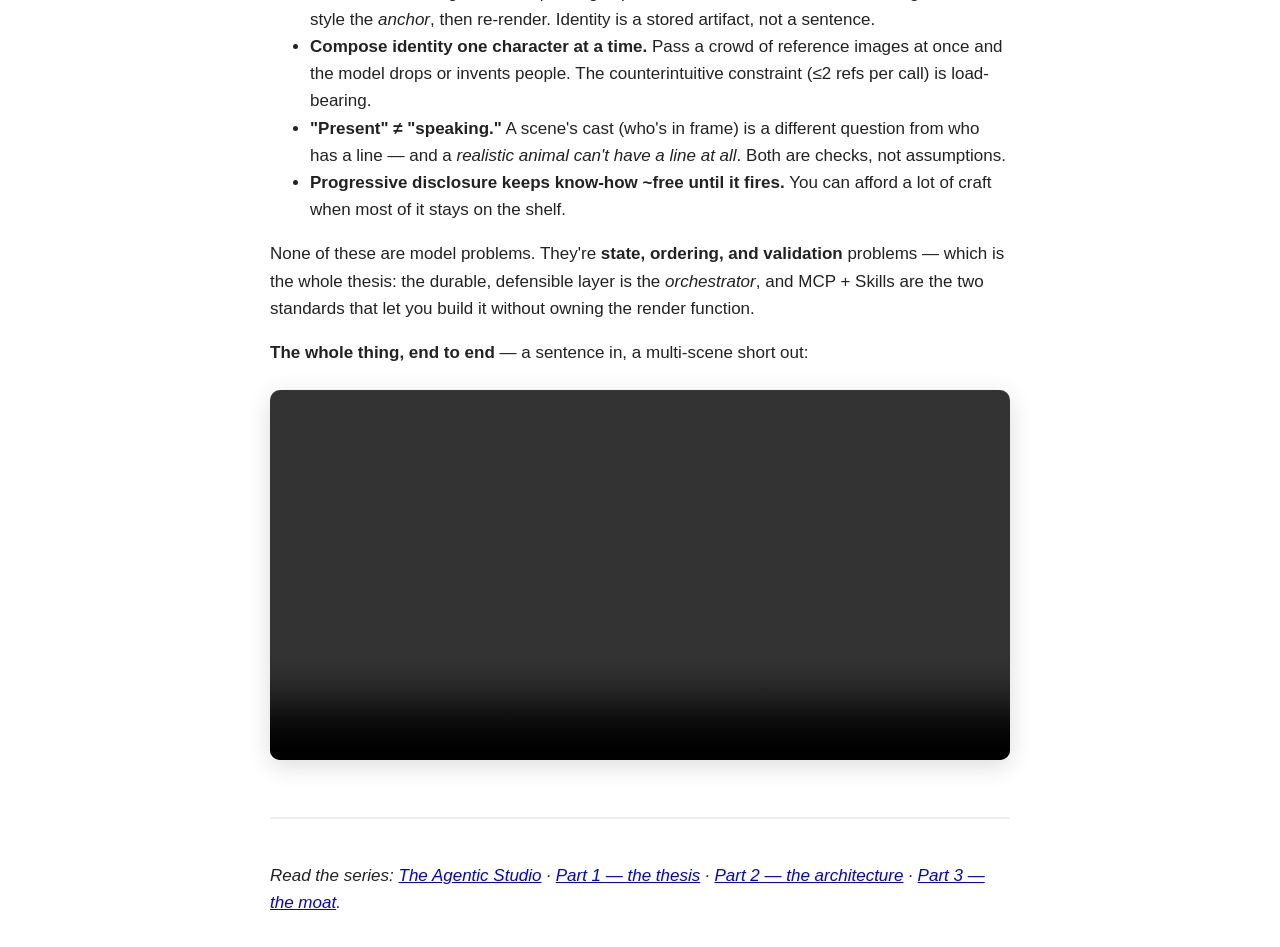
==== commit ee1a7524: "Foundations: deepen MCP internals (negotiation, transports, sessions, discovery, scaling) + more med" ====
--- a/docs/index.html
+++ b/docs/index.html
@@ -55,11 +55,19 @@
 </blockquote>
 <h2>What it looks like in practice</h2>
 <p>Three concrete moments from the studio behind <strong><em>The Choice</em></strong> — a 4-scene photorealistic short the
-system produced end to end.</p>
+system produced end to end. Every one of them inherits a single <strong>style anchor</strong>, generated first so
+the whole film shares one look:</p>
+<p><img alt="The global style anchor every shot inherits — one palette, one grade, one grain" src="media/choice-style.jpg" /></p>
 <p><strong>1. Capability (MCP).</strong> "Cast Arthur." The agent calls one tool, <code>add_character</code>. The server runs
 nano-banana on Vertex, saves a canonical reference sheet, and returns a tiny record — a <code>movie://</code>
-link, not a megabyte of pixels.</p>
-<p><img alt="Arthur — a character reference sheet returned by an MCP tool" src="media/choice-arthur.png" /></p>
+link, not a megabyte of pixels. The whole cast, anchored the same way — each a reusable sheet the
+render conditions on, never re-described from scratch:</p>
+<div class="gallery">
+<figure><img src="media/choice-arthur.png" alt="Arthur reference sheet"><figcaption>Arthur</figcaption></figure>
+<figure><img src="media/choice-martha.png" alt="Martha reference sheet"><figcaption>Martha</figcaption></figure>
+<figure><img src="media/choice-buddy.png" alt="Buddy reference sheet"><figcaption>Buddy</figcaption></figure>
+</div>
+
 <p><strong>2. Craft (Skills) → capability (MCP).</strong> "Shoot scene 1." The <code>film-director</code> skill decides the
 coverage and continuity (a wide, a close, the reverse; hold the eyeline); the agent then calls
 <code>generate_microshot</code> for the storyboard and <code>start_scene_video</code> to animate it.</p>
@@ -72,48 +80,107 @@
 <p>That's the whole shape. Now the depth, one layer at a time.</p>
 <hr />
 <h2>Layer 1 — MCP: capability on a wire</h2>
-<p>MCP is a client/server protocol. Your agent (the client) connects to a server that advertises three
-kinds of things:</p>
-<ul>
-<li><strong>Tools</strong> — typed functions the model can call (<code>generate_image(prompt, model)</code> →
-  <code>{resource_uri, size, model}</code>). Inputs and outputs are JSON-schema'd, so the model sees valid
-  arguments and gets back structured data, not prose it has to re-parse.</li>
-<li><strong>Resources</strong> — addressable blobs the client reads <em>on demand</em> (<code>movie://user/project/frame.png</code>).</li>
-<li><strong>Prompts</strong> — parameterized templates a user can invoke.</li>
-</ul>
-<p>Two transports matter: <strong>stdio</strong> (the server is a subprocess — great for local dev and desktop hosts)
-and <strong>Streamable HTTP</strong> (the server is a network service — how you run it on Cloud Run). The same
-server code serves both.</p>
-<p><strong>The load-bearing idea: links, not bytes.</strong> An image tool does <em>not</em> return base64. It saves the PNG
-server-side and returns a ~100-token record with a <code>movie://</code> URI. The bytes travel to the client
-only on an explicit <code>resources/read</code>, and enter the <em>model's</em> context only if the host deliberately
-feeds them in (e.g. a vision critic). Why it's the whole ballgame: the studio fans a scene out to
-several parallel branches, each needing a few reference images. As links that's a few hundred tokens;
-as inlined base64 it melts the context window and the fan-out stops being affordable. <strong>The economics
-of parallelism live in this one decision.</strong></p>
-<p>A few more MCP mechanics that earn their keep:</p>
+<p>MCP is a client/server protocol built on <strong>JSON-RPC 2.0</strong>. Your agent (the <em>host</em>) runs a <strong>client</strong>;
+each capability provider is a <strong>server</strong>. A server only ever sees its own small conversation — never
+your whole chat, never the other servers — so isolation is structural, not a policy you enforce. A
+server advertises three kinds of things: <strong>tools</strong> (typed functions the model calls), <strong>resources</strong>
+(addressable blobs the client reads on demand, like <code>movie://user/project/frame.png</code>), and <strong>prompts</strong>
+(parameterized templates a user invokes).</p>
+<h3>The handshake: protocol + capability negotiation</h3>
+<p>A connection opens with a negotiation, not an assumption:</p>
+<ol>
+<li>The client sends <strong><code>initialize</code></strong> carrying the <strong>protocol version</strong> it speaks and the
+   <strong>capabilities</strong> it offers (sampling, elicitation, roots…).</li>
+<li>The server replies with the version they'll actually use — they settle on a common one, so you
+   <em>trust the handshake, not a hardcoded constant</em> (ours negotiated <code>2025-11-25</code>) — plus <strong>its</strong>
+   capabilities (tools, resources, prompts, and whether each can emit <code>list_changed</code>).</li>
+<li>The client sends <strong><code>notifications/initialized</code></strong>, and the session is live.</li>
+</ol>
+<p>This matters because features are <strong>conditional</strong>. Server-to-client calls like <em>sampling</em> (the server
+borrows the host's LLM to think) and <em>elicitation</em> (the server asks the user for structured input)
+only work if the client advertised them at handshake. A well-built tool checks and <strong>degrades
+gracefully</strong> — a "caption this image" tool that uses sampling falls back to a plain response against a
+client that never offered it. Capability negotiation is exactly why one server behaves correctly
+against a full desktop host <em>and</em> a bare headless agent.</p>
+<h3>Discovery: the agent learns the toolset at runtime</h3>
+<p>Nothing is hardcoded on the client. After the handshake it asks:</p>
+<ul>
+<li><code>tools/list</code> → tool names + <strong>JSON-schema for inputs <em>and</em> outputs</strong>,</li>
+<li><code>resources/list</code> and <code>resources/templates/list</code> → readable blobs and URI templates,</li>
+<li><code>prompts/list</code> → user-invokable templates.</li>
+</ul>
+<p>So adding a tool on the server surfaces it to <em>every</em> client with no client change — this is the
+<strong>M×N → M+N</strong> collapse: build a capability once, every agent discovers it. Servers can also emit
+<code>notifications/tools/list_changed</code> so a long-lived client re-discovers a toolset that changed
+mid-session.</p>
+<h3>Transports: stdio vs Streamable HTTP</h3>
+<p>The protocol is transport-agnostic; two carry it in practice:</p>
+<ul>
+<li><strong>stdio</strong> — the server is a <strong>subprocess</strong>; messages flow over stdin/stdout pipes. No network, one
+  server per client — ideal for local dev, desktop hosts, and CLI tools.</li>
+<li><strong>Streamable HTTP</strong> — the server is a <strong>network service</strong> over HTTPS. "Streamable" means it can push
+  messages back on an open connection via <strong>Server-Sent Events (SSE)</strong> — which is what carries
+  progress notifications and server-initiated calls. This is how you run on Cloud Run or behind a load
+  balancer.</li>
+</ul>
+<p>Switching between them is a one-line change on the client (<code>StdioConnectionParams</code> →
+<code>StreamableHTTPConnectionParams</code>); the server code is identical.</p>
+<h3>Sessions: stateful vs stateless</h3>
+<p>Over HTTP, MCP runs <strong>stateful</strong> or <strong>stateless</strong>:</p>
+<ul>
+<li><strong>Stateful</strong> — at <code>initialize</code> the server issues an <strong><code>Mcp-Session-Id</code></strong>; the client echoes it on
+  every request and the server keeps per-session state on one instance. This is what makes the live
+  server→client callbacks (progress, sampling, elicitation) possible — they need an open channel.</li>
+<li><strong>Stateless</strong> — no session id, every request self-contained. You give up the live-callback trio but
+  gain trivial horizontal scale: any instance can serve any request.</li>
+</ul>
+<p>The trade-off is real and it bit me. A <strong>stateful</strong> server behind an <strong>autoscaling</strong> platform loses
+its session on a cold start or a new instance, and the client silently gets an <strong>empty toolset</strong> —
+which the agent then reports as "tool not found." For serverless request/response tools, run
+<strong>stateless</strong> (<code>stateless_http</code>) and the whole class of bug disappears.</p>
+<h3>The load-bearing idea: links, not bytes</h3>
+<p>An image tool does <em>not</em> return base64. It saves the PNG server-side and returns a ~100-token record
+with a <code>movie://</code> URI. The bytes travel to the client only on an explicit <code>resources/read</code>, and enter
+the <em>model's</em> context only if the host deliberately feeds them in (e.g. a vision critic). Why it's the
+whole ballgame: the studio fans a scene out to several parallel branches, each needing a few reference
+images. As links that's a few hundred tokens; as inlined base64 it melts the context window and the
+fan-out stops being affordable. <strong>The economics of parallelism live in this one decision.</strong></p>
+<p><img alt="A set plate the image tool saved server-side and handed back as a movie:// link — the pixels are fetched only on an explicit resources/read, never dumped into the model's context" src="media/choice-plate-s1.jpg" /></p>
+<p>A few more mechanics that earn their keep:</p>
 <ul>
 <li><strong>Per-call model selection.</strong> Type the <code>model</code> parameter as an enum in the schema and the agent
   picks the right tier per call (fast draft vs. high-fidelity). Adding a model is a one-line change.</li>
 <li><strong>Structured output.</strong> Tools return typed records (a Pydantic model → <code>outputSchema</code>), so the agent
   gets <code>qc_ok</code>, <code>qc_issues</code>, <code>resource_uri</code> as <em>data</em>, not a paragraph.</li>
 <li><strong>Errors as data.</strong> Raise inside a tool and MCP surfaces <code>isError: true</code> with a message the model
-  can read and react to — a missing source image becomes "regenerate," not a crash.</li>
-</ul>
-<p><strong>Field notes (these cost me time, so they don't cost you):</strong></p>
-<ul>
-<li><strong>Timeouts.</strong> Image generation is ~12 s; the default MCP tool timeout in some clients is 5 s. Set
-  it generously (the studio uses 120–180 s) or every render "fails" spuriously.</li>
-<li><strong>Go stateless on serverless.</strong> A stateful Streamable-HTTP session is pinned to one instance. On
-  Cloud Run, a cold start or autoscale event drops that session and the client silently gets an
-  <strong>empty tool list</strong> — the agent then hallucinates "tool not found." Running the server
-  <code>stateless_http</code> (each request self-contained) makes the symptom disappear.</li>
+  can read and react to — a missing source image becomes "regenerate," not a crash. (A <em>broken call</em> —
+  unknown tool, bad args — is still a hard JSON-RPC error; a <em>logic</em> failure is <code>isError</code> so the
+  conversation continues.)</li>
+</ul>
+<h3>Scaling: the bottleneck isn't your server</h3>
+<p>At thousands of concurrent users the constraint is almost never the MCP server — it's <strong>model quota</strong>.
+Concurrent generation calls <code>429</code>, and cost scales linearly with usage, not with how clever the
+protocol is. Design for that reality:</p>
+<ul>
+<li><strong>Stateless HTTP</strong> so the service scales horizontally like any stateless web app.</li>
+<li><strong>Object storage</strong> (GCS/S3) for artifacts, served by signed URLs — the per-instance filesystem is
+  ephemeral and unshared, so never treat local disk as the store of record.</li>
+<li><strong>Per-user rate limits</strong> against a quota you sized on purpose, so one user can't exhaust the pool.</li>
+<li><strong>Per-call model selection</strong> and <strong>prompt caching</strong> to keep the one cost that actually dominates —
+  the work itself — in check. (Caching also narrows the input-token gap that always-resident tool
+  schemas create.)</li>
+</ul>
+<p>The server is cheap to scale; the render function is what you budget for.</p>
+<h3>Two more field notes</h3>
+<ul>
+<li><strong>Timeouts.</strong> Image generation is ~12 s; the default MCP tool timeout in some clients is 5 s. Set it
+  generously (the studio uses 120–180 s) or every render "fails" spuriously.</li>
 <li><strong>DNS-rebinding protection.</strong> Behind a <code>*.run.app</code> host, a server's default localhost-only host
-  allowlist rejects every request (HTTP 421) — again an empty toolset. Disable that specific check
-  when the platform (Cloud Run + IAM) is your real security boundary.</li>
-</ul>
-<p>Those last two present <em>identically</em> — the toolset comes back empty — which is exactly why they're
-worth knowing before you hit them.</p>
+  allowlist rejects every request (HTTP 421) — and, like the stateful-session trap above, it surfaces
+  as an <em>empty toolset</em>. Disable that specific check when the platform (Cloud Run + IAM) is your real
+  security boundary. Two very different causes, one identical symptom — worth knowing before you hit
+  it.</li>
+</ul>
 <hr />
 <h2>Layer 2 — Skills: craft, in the agent's head</h2>
 <p>A <strong>Skill</strong> is a folder with a <code>SKILL.md</code>: a short spec of a workflow, plus optional reference files.
@@ -140,6 +207,7 @@
 <h2>Layer 3 — Composition: how the studio is assembled</h2>
 <p>An ADK agent (Gemini) is handed two toolsets: a <code>SkillToolset</code> (the skills) and an <code>McpToolset</code> (the
 movie server over HTTP). The LLM orchestrates; four structural pieces do the heavy lifting.</p>
+<p><img alt="The dependency-ordered pipeline: style and cast lock first (the barrier), then scenes fan out in parallel and rejoin" src="media/seq-pipeline.png" /></p>
 <ul>
 <li><strong>A typed state store — the "bible."</strong> One JSON document per user/project. Every stage reads the
   previous stage's output <em>from the bible</em>, never from chat history. <strong>The handoff artifact is the
@@ -158,7 +226,11 @@
   at a time. Identity isn't re-described in a prompt; it's re-fed as an image.</li>
 </ul>
 <p>The result is a film where the same face, set, and light hold across scenes:</p>
-<video controls preload="metadata" src="media/choice-scene-2.mp4" style="width:100%"></video>
+<div class="gallery">
+<figure><video controls preload="metadata" src="media/choice-scene-2.mp4"></video><figcaption>Scene 2</figcaption></figure>
+<figure><video controls preload="metadata" src="media/choice-scene-3.mp4"></video><figcaption>Scene 3</figcaption></figure>
+<figure><video controls preload="metadata" src="media/choice-scene-4.mp4"></video><figcaption>Scene 4</figcaption></figure>
+</div>
 
 <hr />
 <h2>The lessons that only show up when you ship</h2>
@@ -181,6 +253,9 @@
 <p>None of these are model problems. They're <strong>state, ordering, and validation</strong> problems — which is the
 whole thesis: the durable, defensible layer is the <em>orchestrator</em>, and MCP + Skills are the two
 standards that let you build it without owning the render function.</p>
+<p><strong>The whole thing, end to end</strong> — a sentence in, a multi-scene short out:</p>
+<video controls preload="metadata" src="media/studio-walkthrough.mp4" style="width:100%"></video>
+
 <hr />
 <p><em>Read the series: </em><em><a href="agentic-studio-series.html">The Agentic Studio</a></em><em> ·
 </em><em><a href="part-1-thesis.html">Part 1 — the thesis</a></em><em> ·
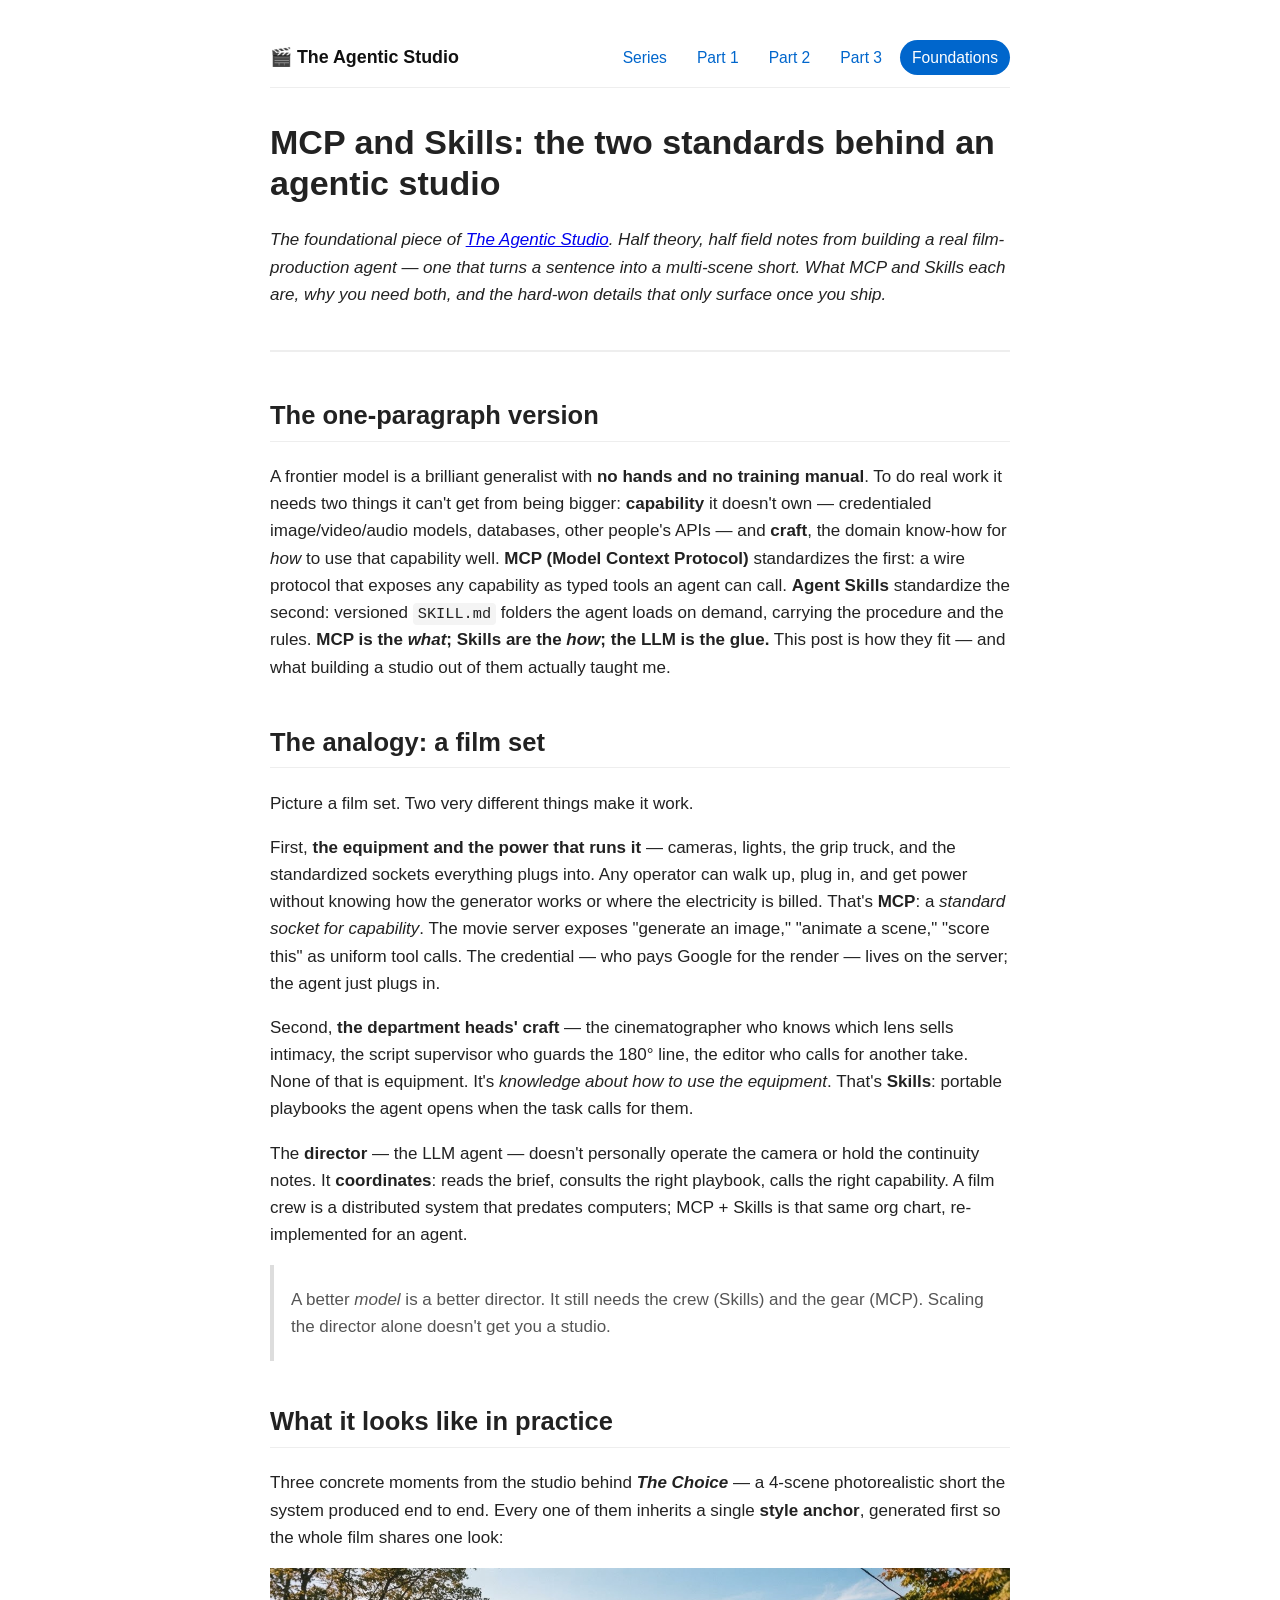
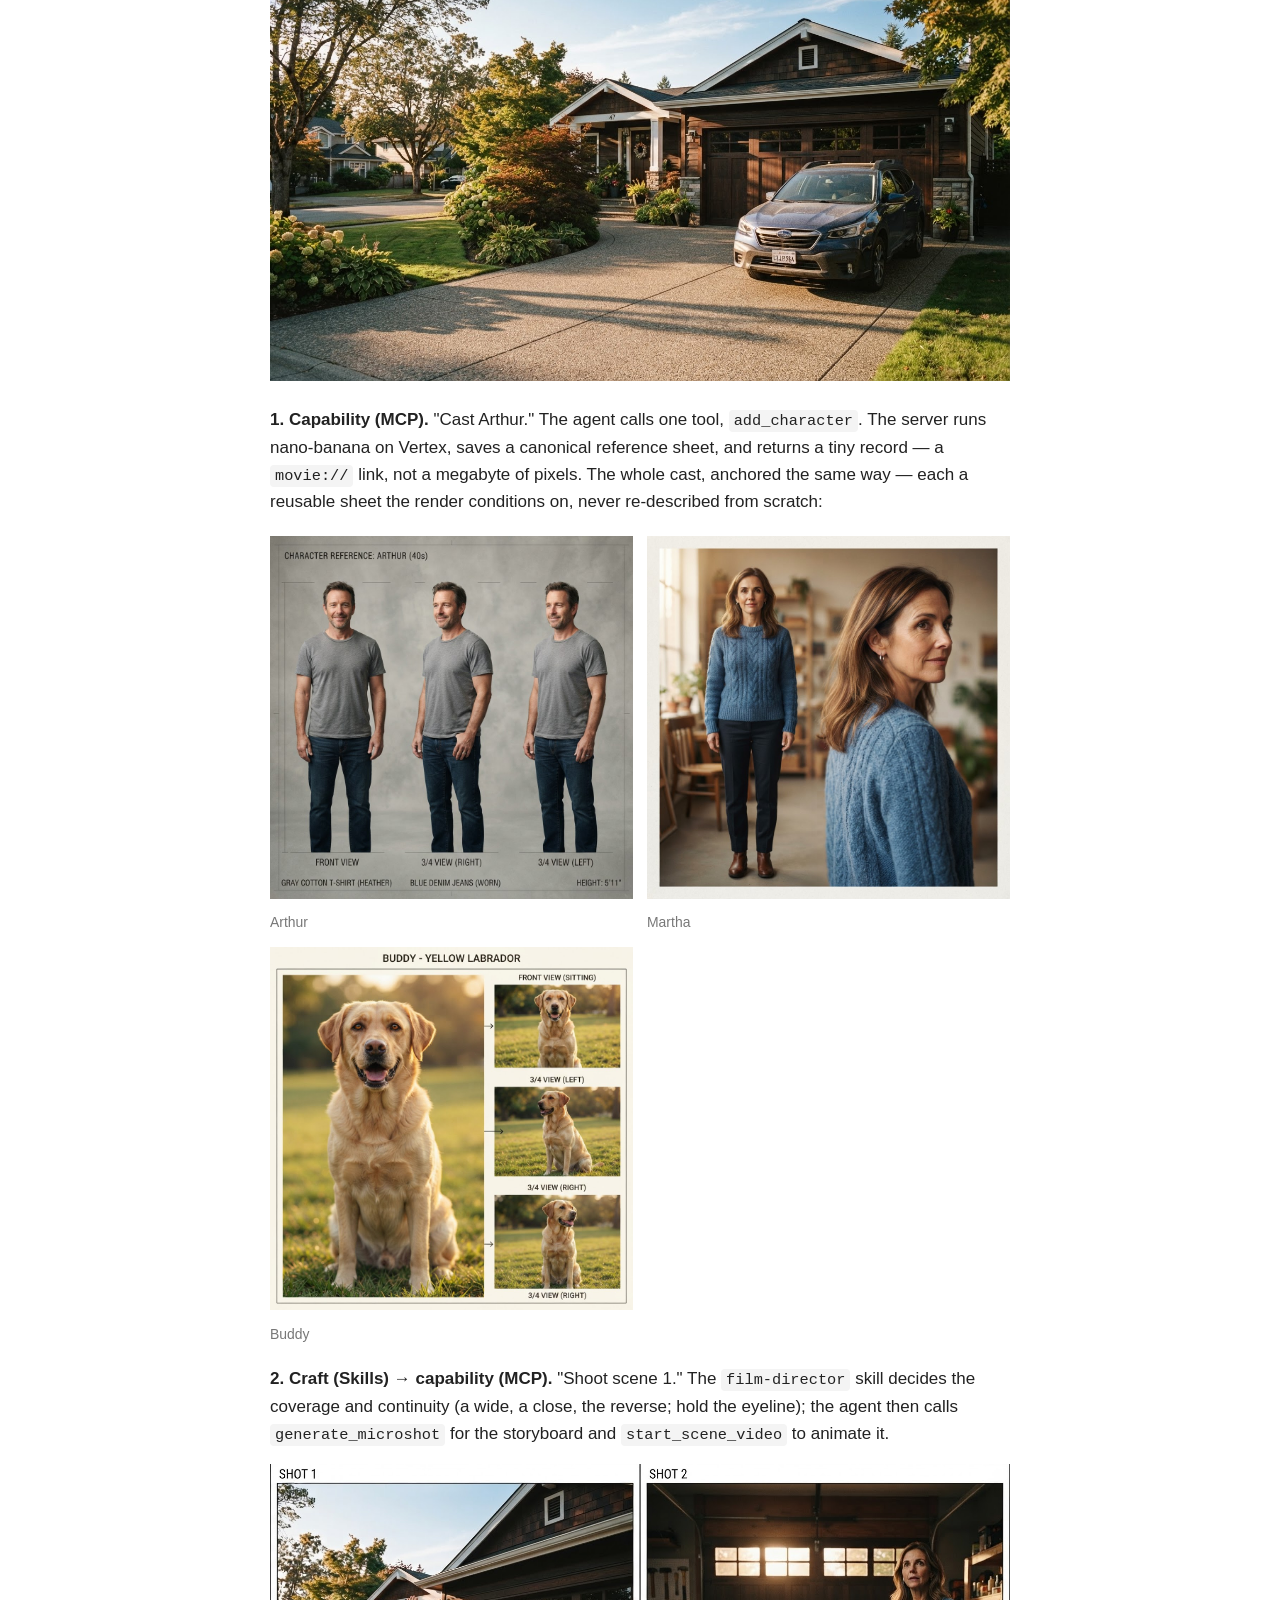
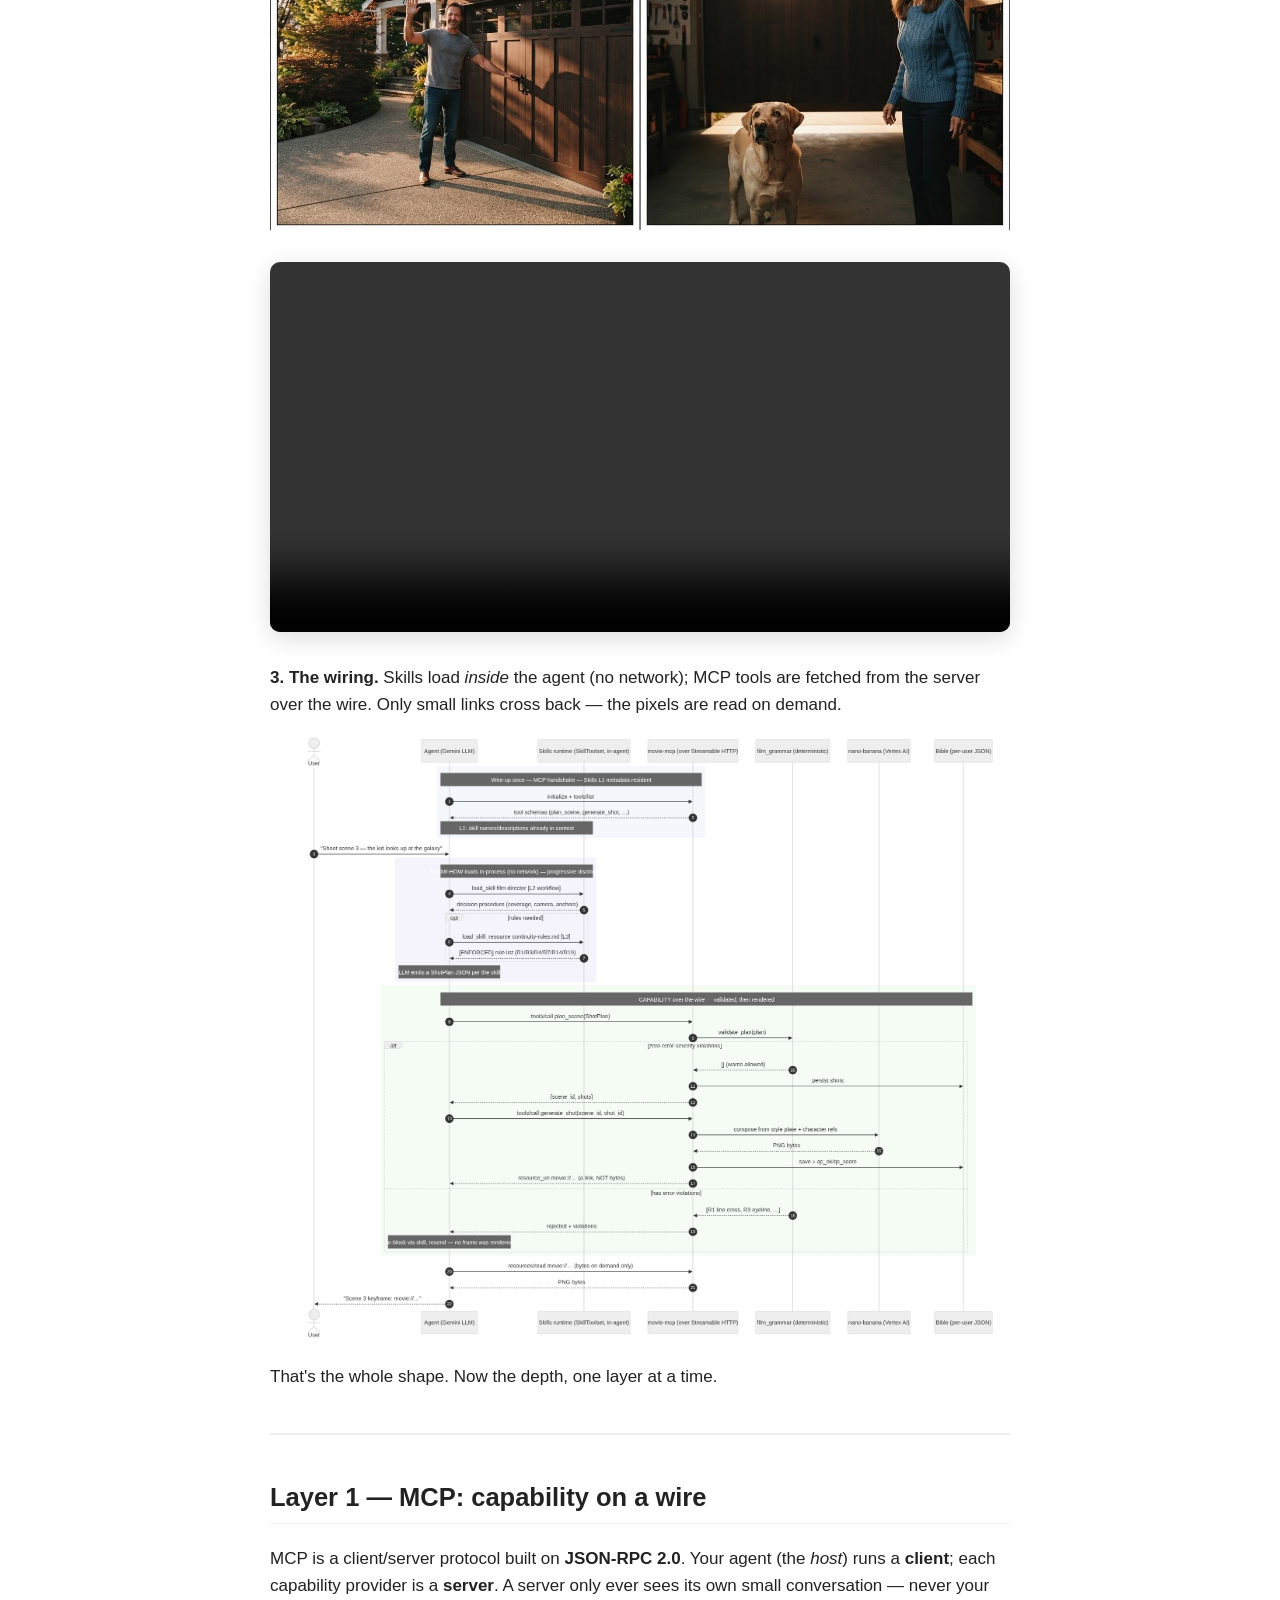
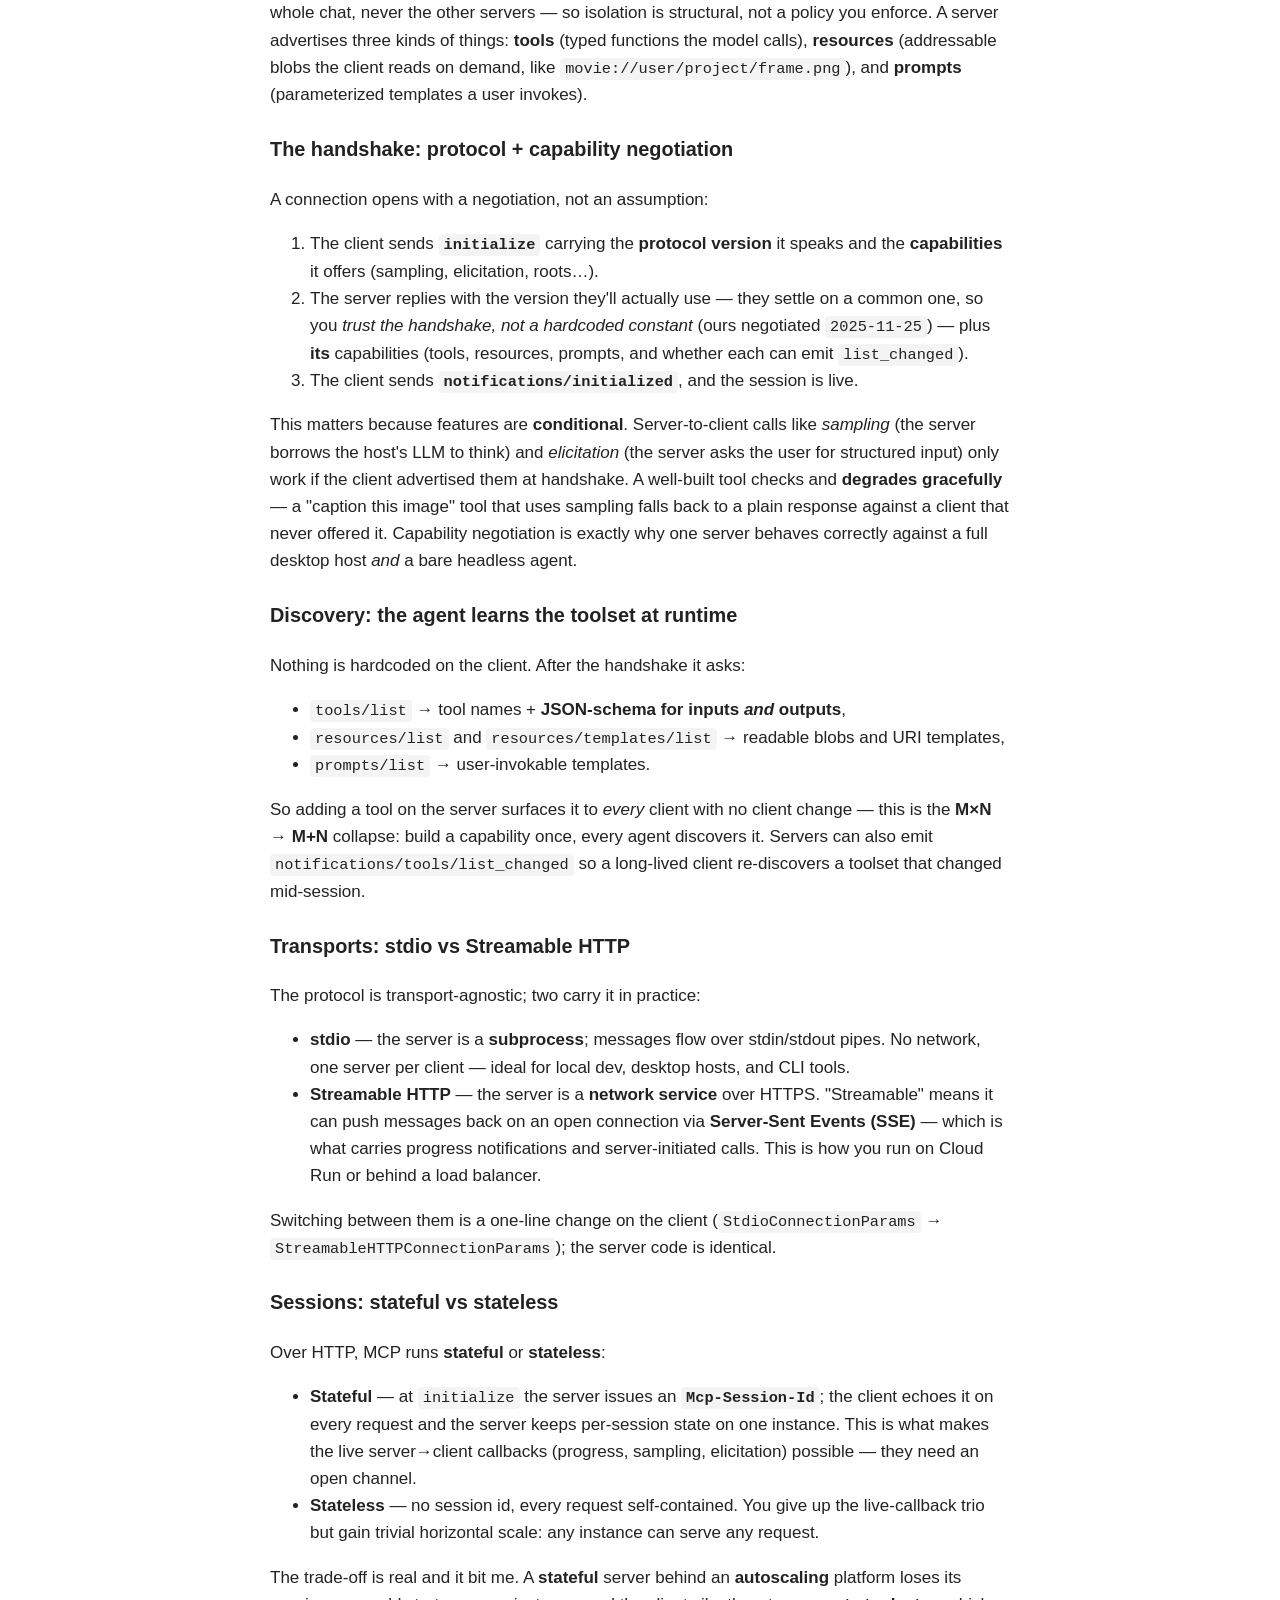
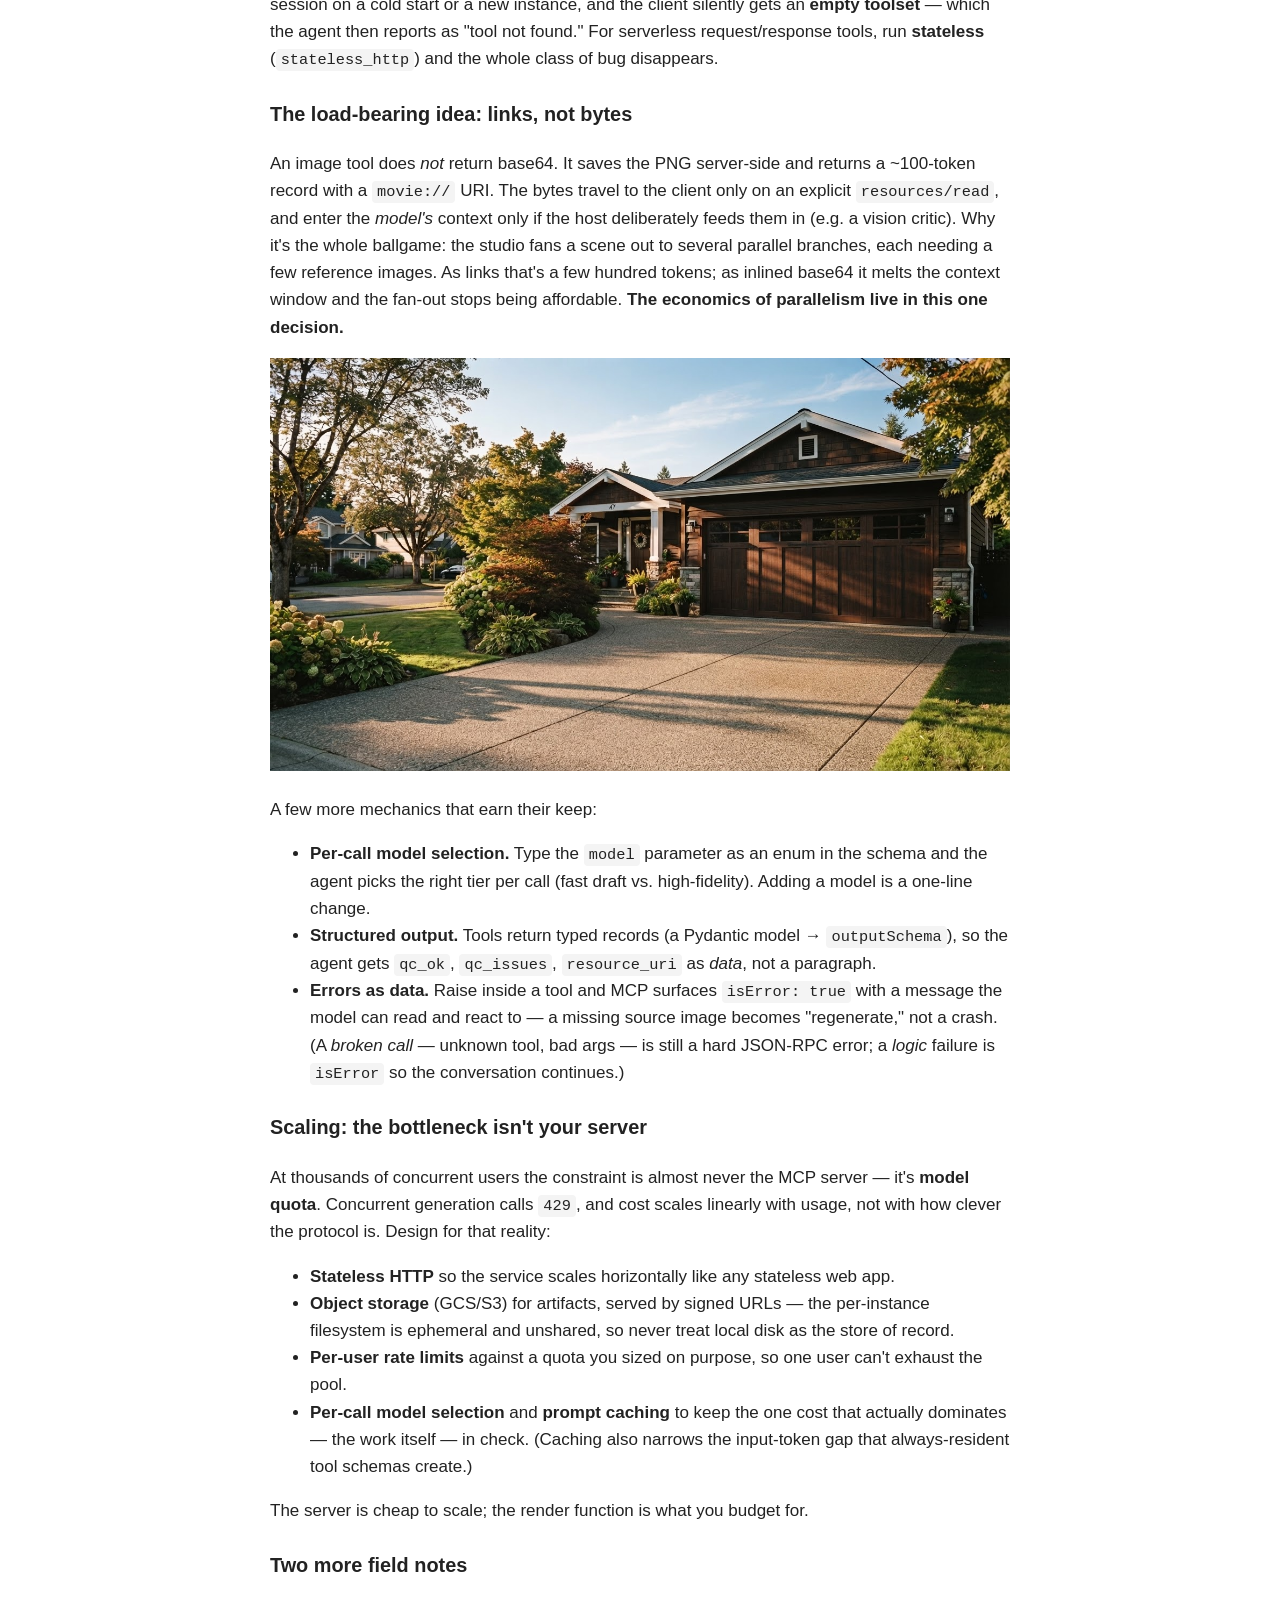
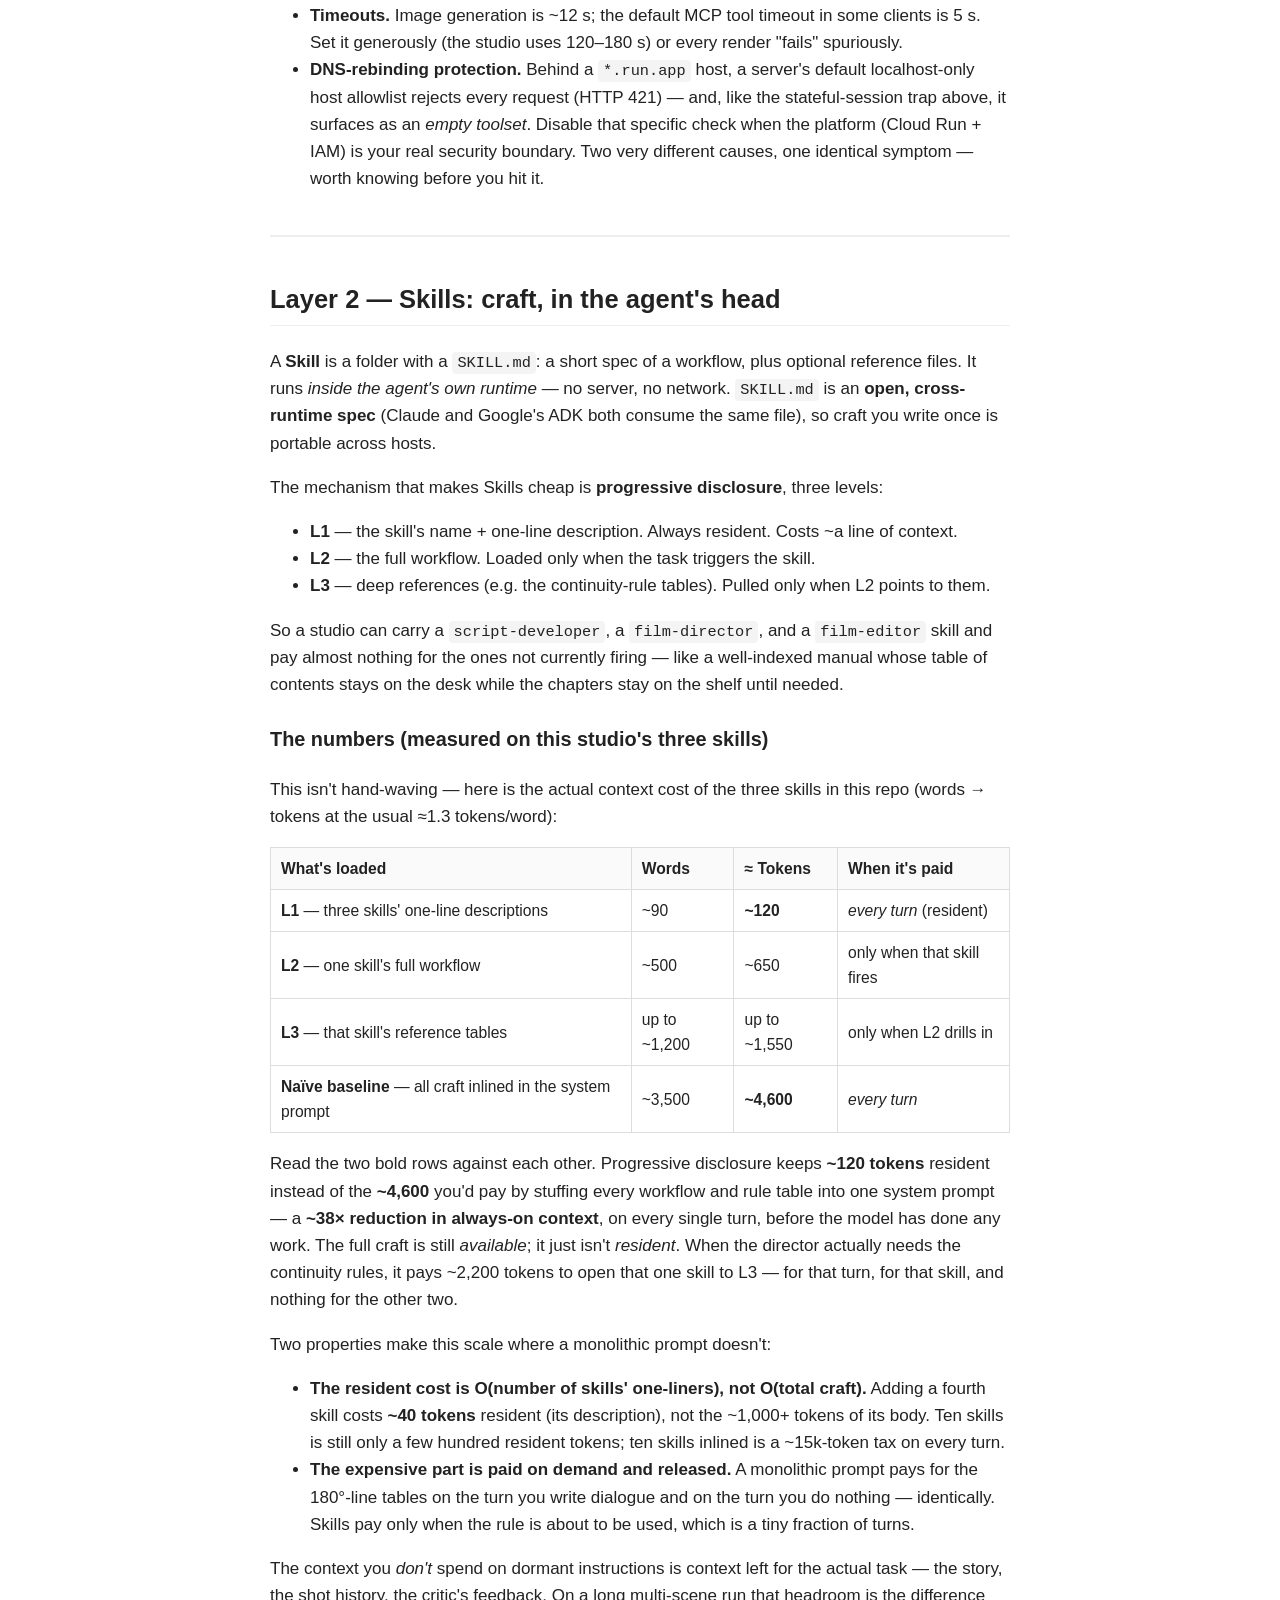
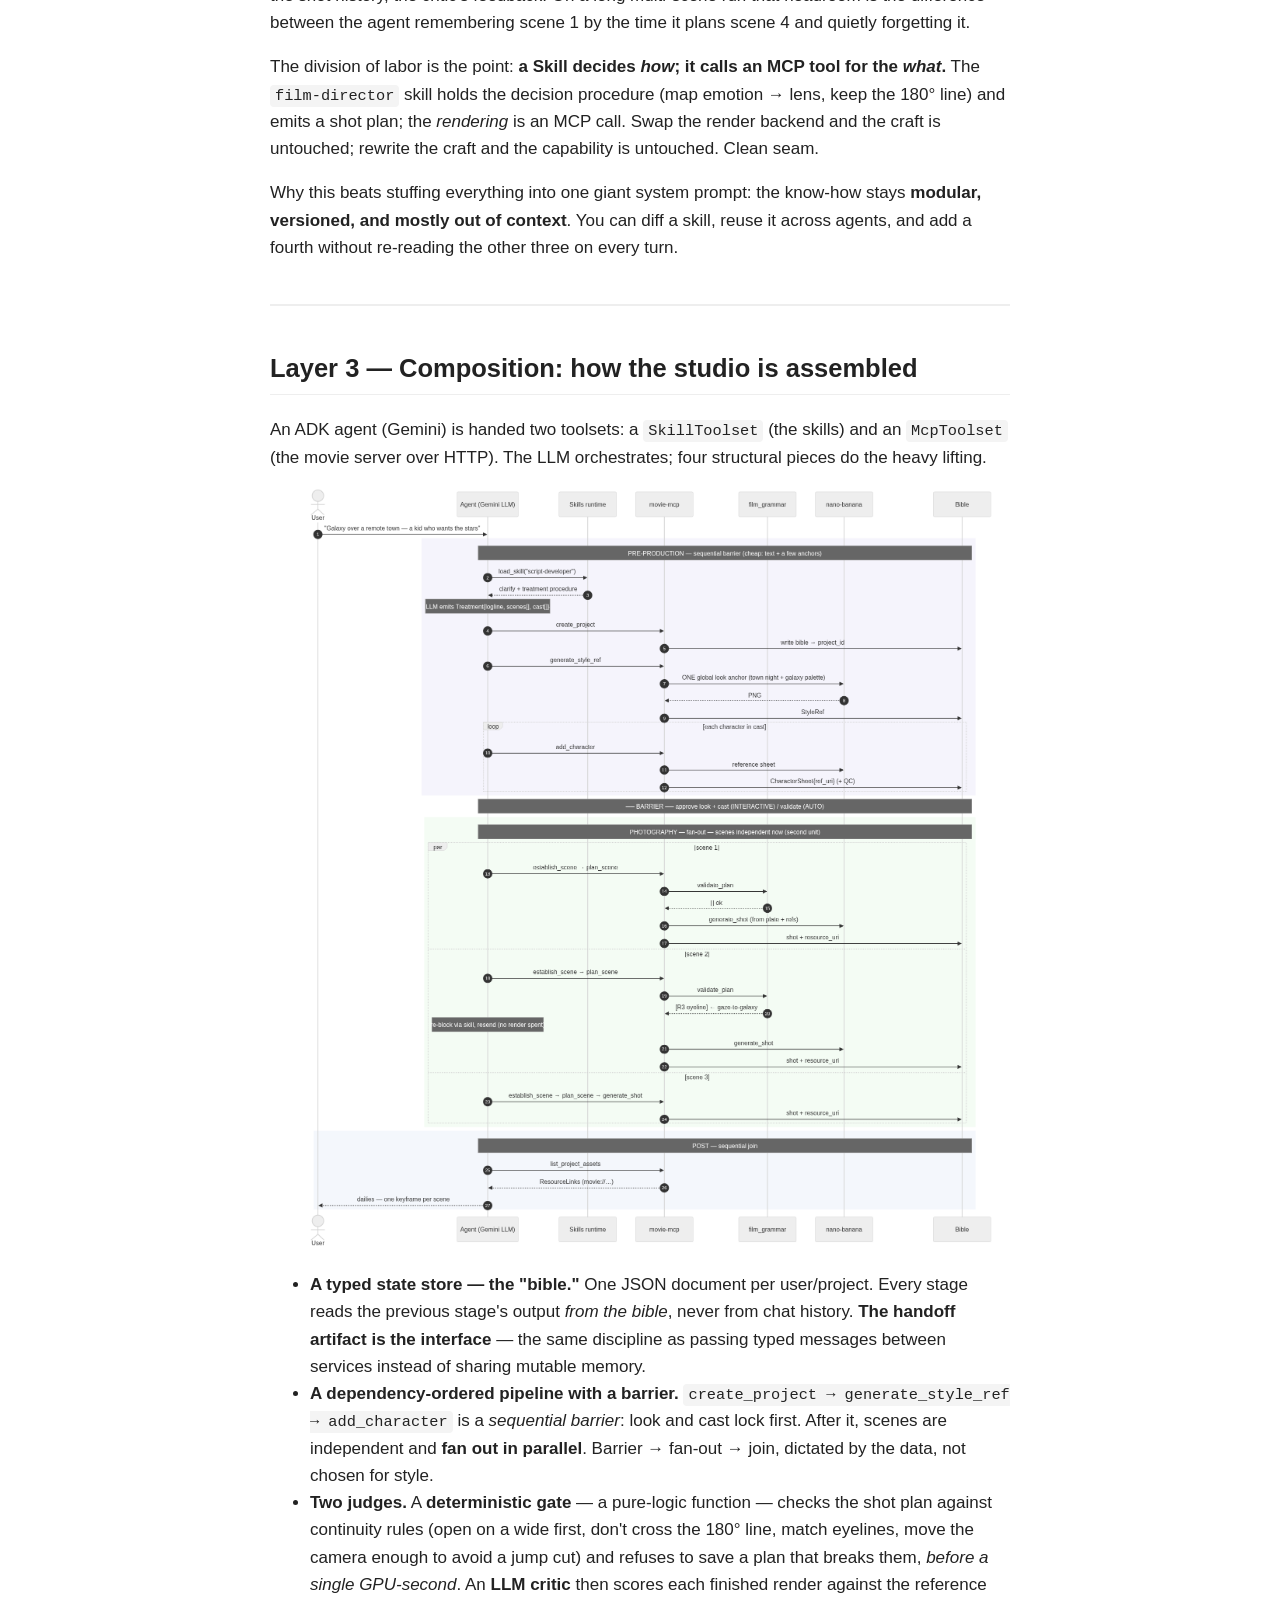
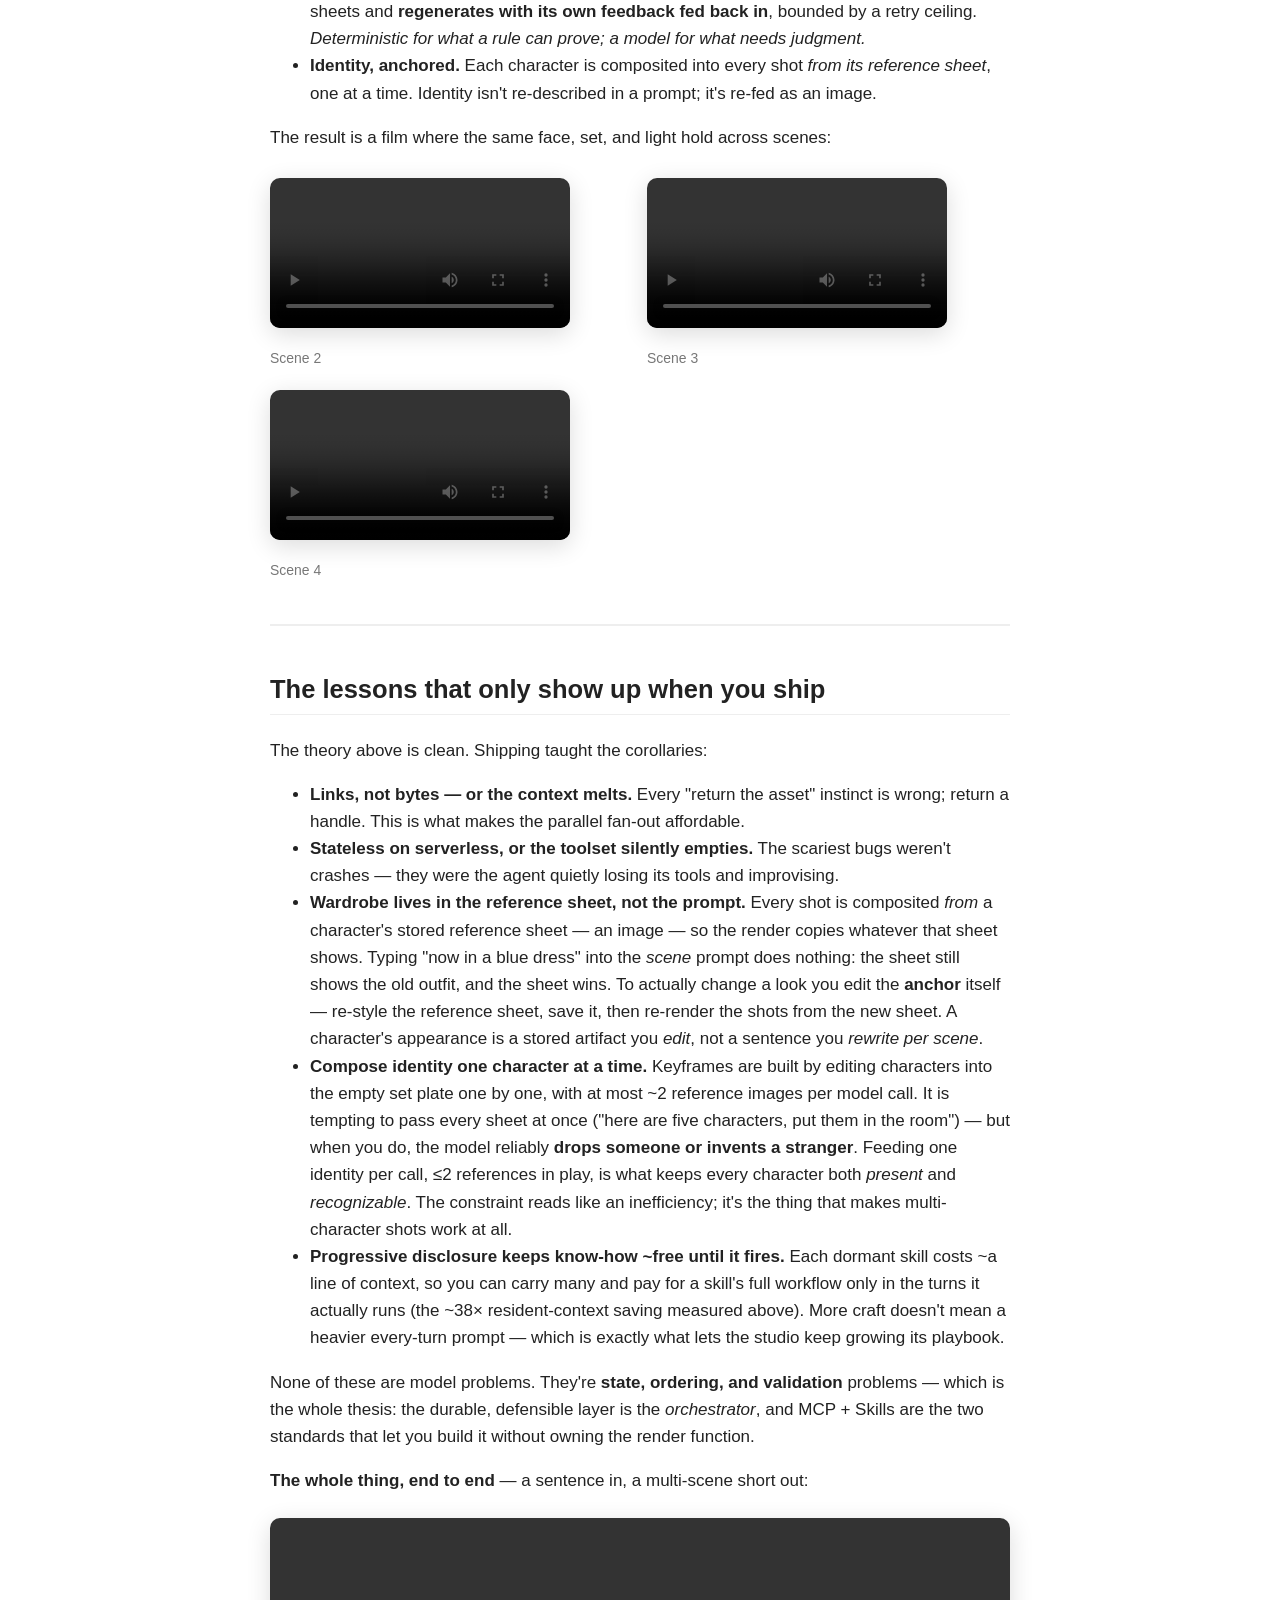
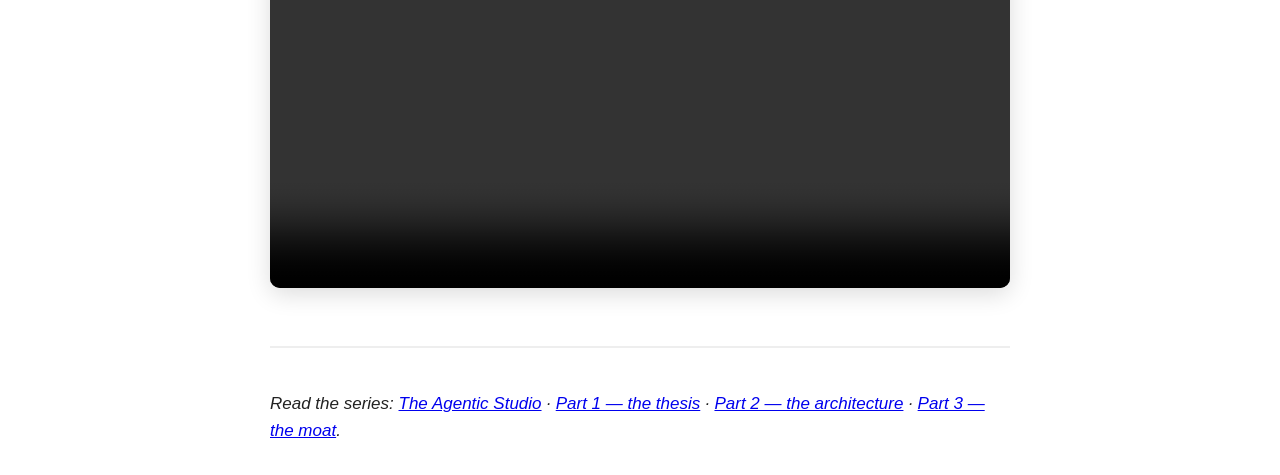
==== commit 95ec8b4c: "Foundations: add measured Skills context-utilization numbers (~38x resident-context saving); clarify" ====
--- a/docs/index.html
+++ b/docs/index.html
@@ -196,6 +196,63 @@
 <p>So a studio can carry a <code>script-developer</code>, a <code>film-director</code>, and a <code>film-editor</code> skill and pay
 almost nothing for the ones not currently firing — like a well-indexed manual whose table of contents
 stays on the desk while the chapters stay on the shelf until needed.</p>
+<h3>The numbers (measured on this studio's three skills)</h3>
+<p>This isn't hand-waving — here is the actual context cost of the three skills in this repo (words → tokens
+at the usual ≈1.3 tokens/word):</p>
+<table>
+<thead>
+<tr>
+<th>What's loaded</th>
+<th>Words</th>
+<th>≈ Tokens</th>
+<th>When it's paid</th>
+</tr>
+</thead>
+<tbody>
+<tr>
+<td><strong>L1</strong> — three skills' one-line descriptions</td>
+<td>~90</td>
+<td><strong>~120</strong></td>
+<td><em>every turn</em> (resident)</td>
+</tr>
+<tr>
+<td><strong>L2</strong> — one skill's full workflow</td>
+<td>~500</td>
+<td>~650</td>
+<td>only when that skill fires</td>
+</tr>
+<tr>
+<td><strong>L3</strong> — that skill's reference tables</td>
+<td>up to ~1,200</td>
+<td>up to ~1,550</td>
+<td>only when L2 drills in</td>
+</tr>
+<tr>
+<td><strong>Naïve baseline</strong> — all craft inlined in the system prompt</td>
+<td>~3,500</td>
+<td><strong>~4,600</strong></td>
+<td><em>every turn</em></td>
+</tr>
+</tbody>
+</table>
+<p>Read the two bold rows against each other. Progressive disclosure keeps <strong>~120 tokens</strong> resident
+instead of the <strong>~4,600</strong> you'd pay by stuffing every workflow and rule table into one system prompt —
+a <strong>~38× reduction in always-on context</strong>, on every single turn, before the model has done any work.
+The full craft is still <em>available</em>; it just isn't <em>resident</em>. When the director actually needs the
+continuity rules, it pays ~2,200 tokens to open that one skill to L3 — for that turn, for that skill,
+and nothing for the other two.</p>
+<p>Two properties make this scale where a monolithic prompt doesn't:</p>
+<ul>
+<li><strong>The resident cost is O(number of skills' one-liners), not O(total craft).</strong> Adding a fourth skill
+  costs <strong>~40 tokens</strong> resident (its description), not the ~1,000+ tokens of its body. Ten skills is
+  still only a few hundred resident tokens; ten skills inlined is a ~15k-token tax on every turn.</li>
+<li><strong>The expensive part is paid on demand and released.</strong> A monolithic prompt pays for the 180°-line
+  tables on the turn you write dialogue and on the turn you do nothing — identically. Skills pay only
+  when the rule is about to be used, which is a tiny fraction of turns.</li>
+</ul>
+<p>The context you <em>don't</em> spend on dormant instructions is context left for the actual task — the story,
+the shot history, the critic's feedback. On a long multi-scene run that headroom is the difference
+between the agent remembering scene 1 by the time it plans scene 4 and quietly forgetting it.</p>
 <p>The division of labor is the point: <strong>a Skill decides <em>how</em>; it calls an MCP tool for the <em>what</em>.</strong>
 The <code>film-director</code> skill holds the decision procedure (map emotion → lens, keep the 180° line) and
 emits a shot plan; the <em>rendering</em> is an MCP call. Swap the render backend and the craft is untouched;
@@ -240,15 +297,22 @@
   handle. This is what makes the parallel fan-out affordable.</li>
 <li><strong>Stateless on serverless, or the toolset silently empties.</strong> The scariest bugs weren't crashes —
   they were the agent quietly losing its tools and improvising.</li>
-<li><strong>Wardrobe lives in the reference sheet, not the prompt.</strong> Asking for "a blue dress" in a scene does
-  nothing when compositing copies wardrobe from the sheet. To change a look, re-style the <em>anchor</em>,
-  then re-render. Identity is a stored artifact, not a sentence.</li>
-<li><strong>Compose identity one character at a time.</strong> Pass a crowd of reference images at once and the model
-  drops or invents people. The counterintuitive constraint (≤2 refs per call) is load-bearing.</li>
-<li><strong>"Present" ≠ "speaking."</strong> A scene's cast (who's in frame) is a different question from who has a
-  line — and a <em>realistic animal can't have a line at all</em>. Both are checks, not assumptions.</li>
-<li><strong>Progressive disclosure keeps know-how ~free until it fires.</strong> You can afford a lot of craft when
-  most of it stays on the shelf.</li>
+<li><strong>Wardrobe lives in the reference sheet, not the prompt.</strong> Every shot is composited <em>from</em> a
+  character's stored reference sheet — an image — so the render copies whatever that sheet shows.
+  Typing "now in a blue dress" into the <em>scene</em> prompt does nothing: the sheet still shows the old
+  outfit, and the sheet wins. To actually change a look you edit the <strong>anchor</strong> itself — re-style the
+  reference sheet, save it, then re-render the shots from the new sheet. A character's appearance is a
+  stored artifact you <em>edit</em>, not a sentence you <em>rewrite per scene</em>.</li>
+<li><strong>Compose identity one character at a time.</strong> Keyframes are built by editing characters into the
+  empty set plate one by one, with at most ~2 reference images per model call. It is tempting to pass
+  every sheet at once ("here are five characters, put them in the room") — but when you do, the model
+  reliably <strong>drops someone or invents a stranger</strong>. Feeding one identity per call, ≤2 references in
+  play, is what keeps every character both <em>present</em> and <em>recognizable</em>. The constraint reads like an
+  inefficiency; it's the thing that makes multi-character shots work at all.</li>
+<li><strong>Progressive disclosure keeps know-how ~free until it fires.</strong> Each dormant skill costs ~a line of
+  context, so you can carry many and pay for a skill's full workflow only in the turns it actually runs
+  (the ~38× resident-context saving measured above). More craft doesn't mean a heavier every-turn
+  prompt — which is exactly what lets the studio keep growing its playbook.</li>
 </ul>
 <p>None of these are model problems. They're <strong>state, ordering, and validation</strong> problems — which is the
 whole thesis: the durable, defensible layer is the <em>orchestrator</em>, and MCP + Skills are the two
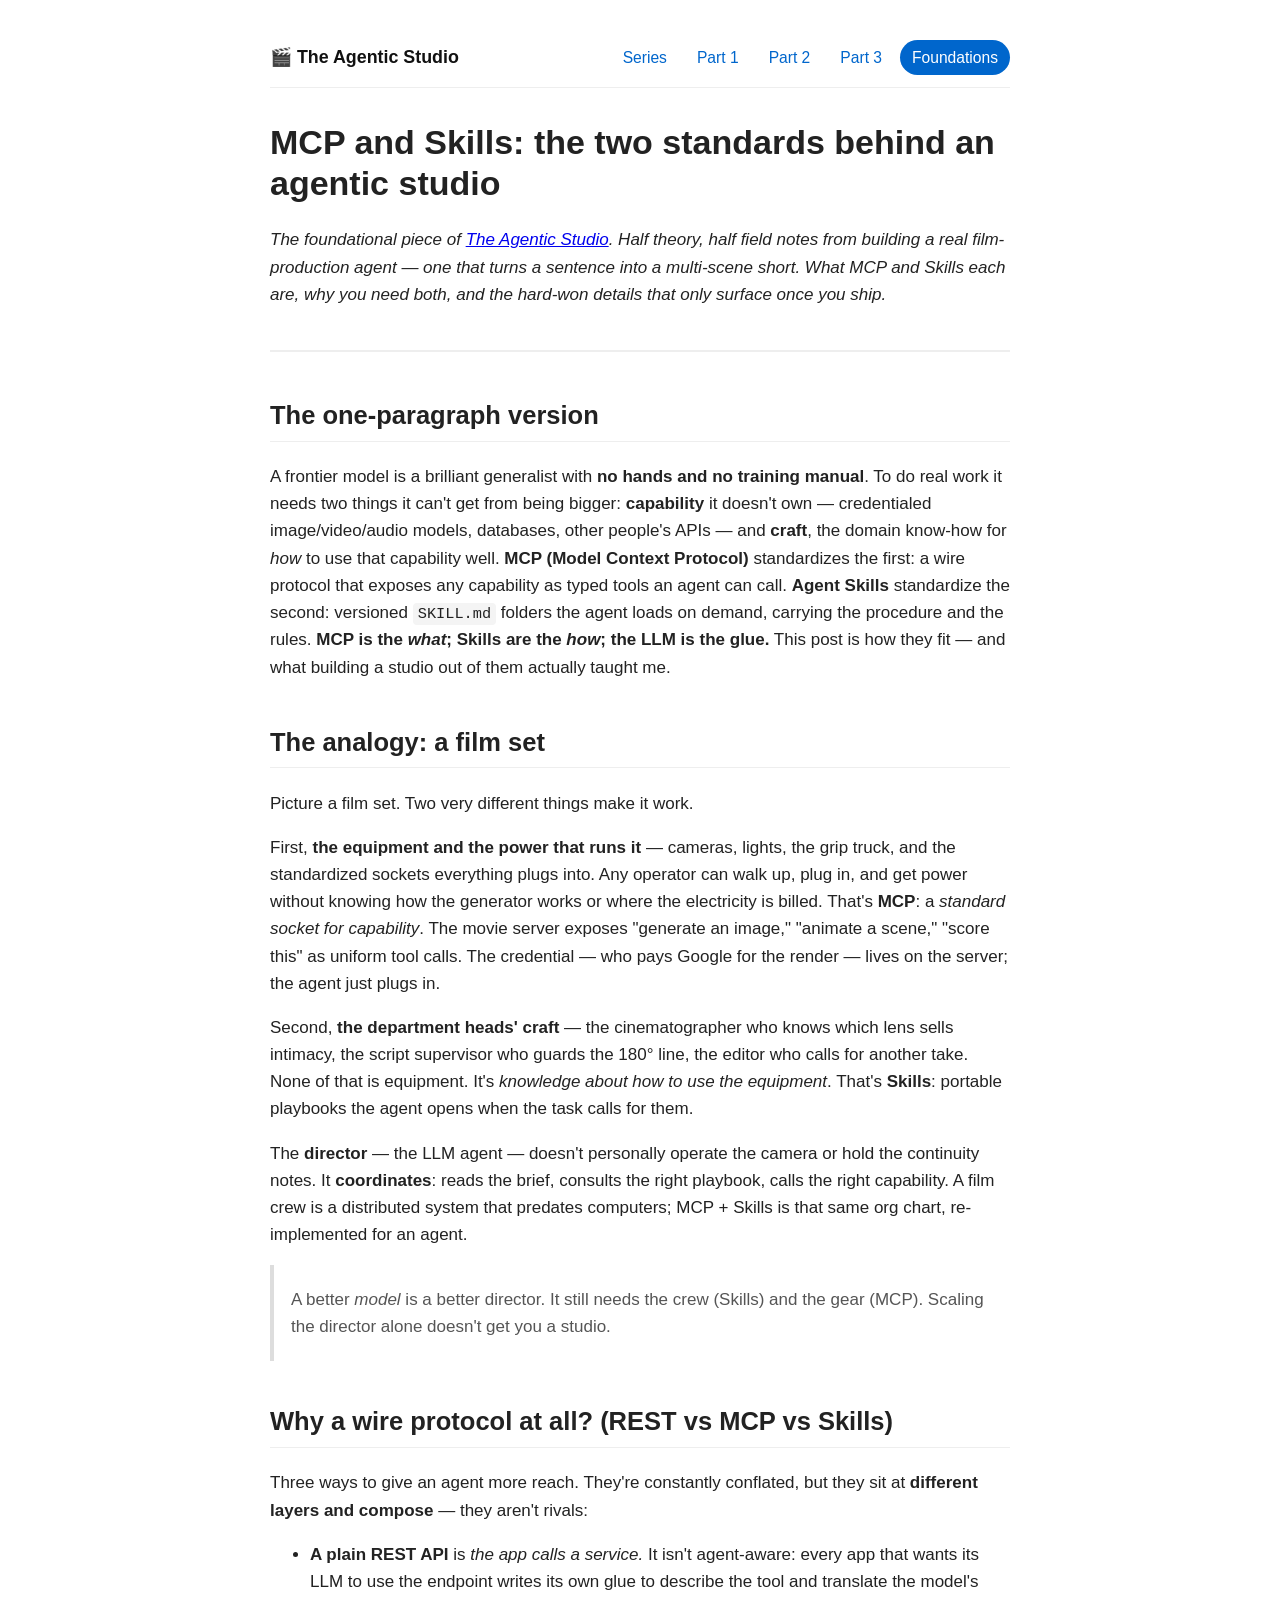
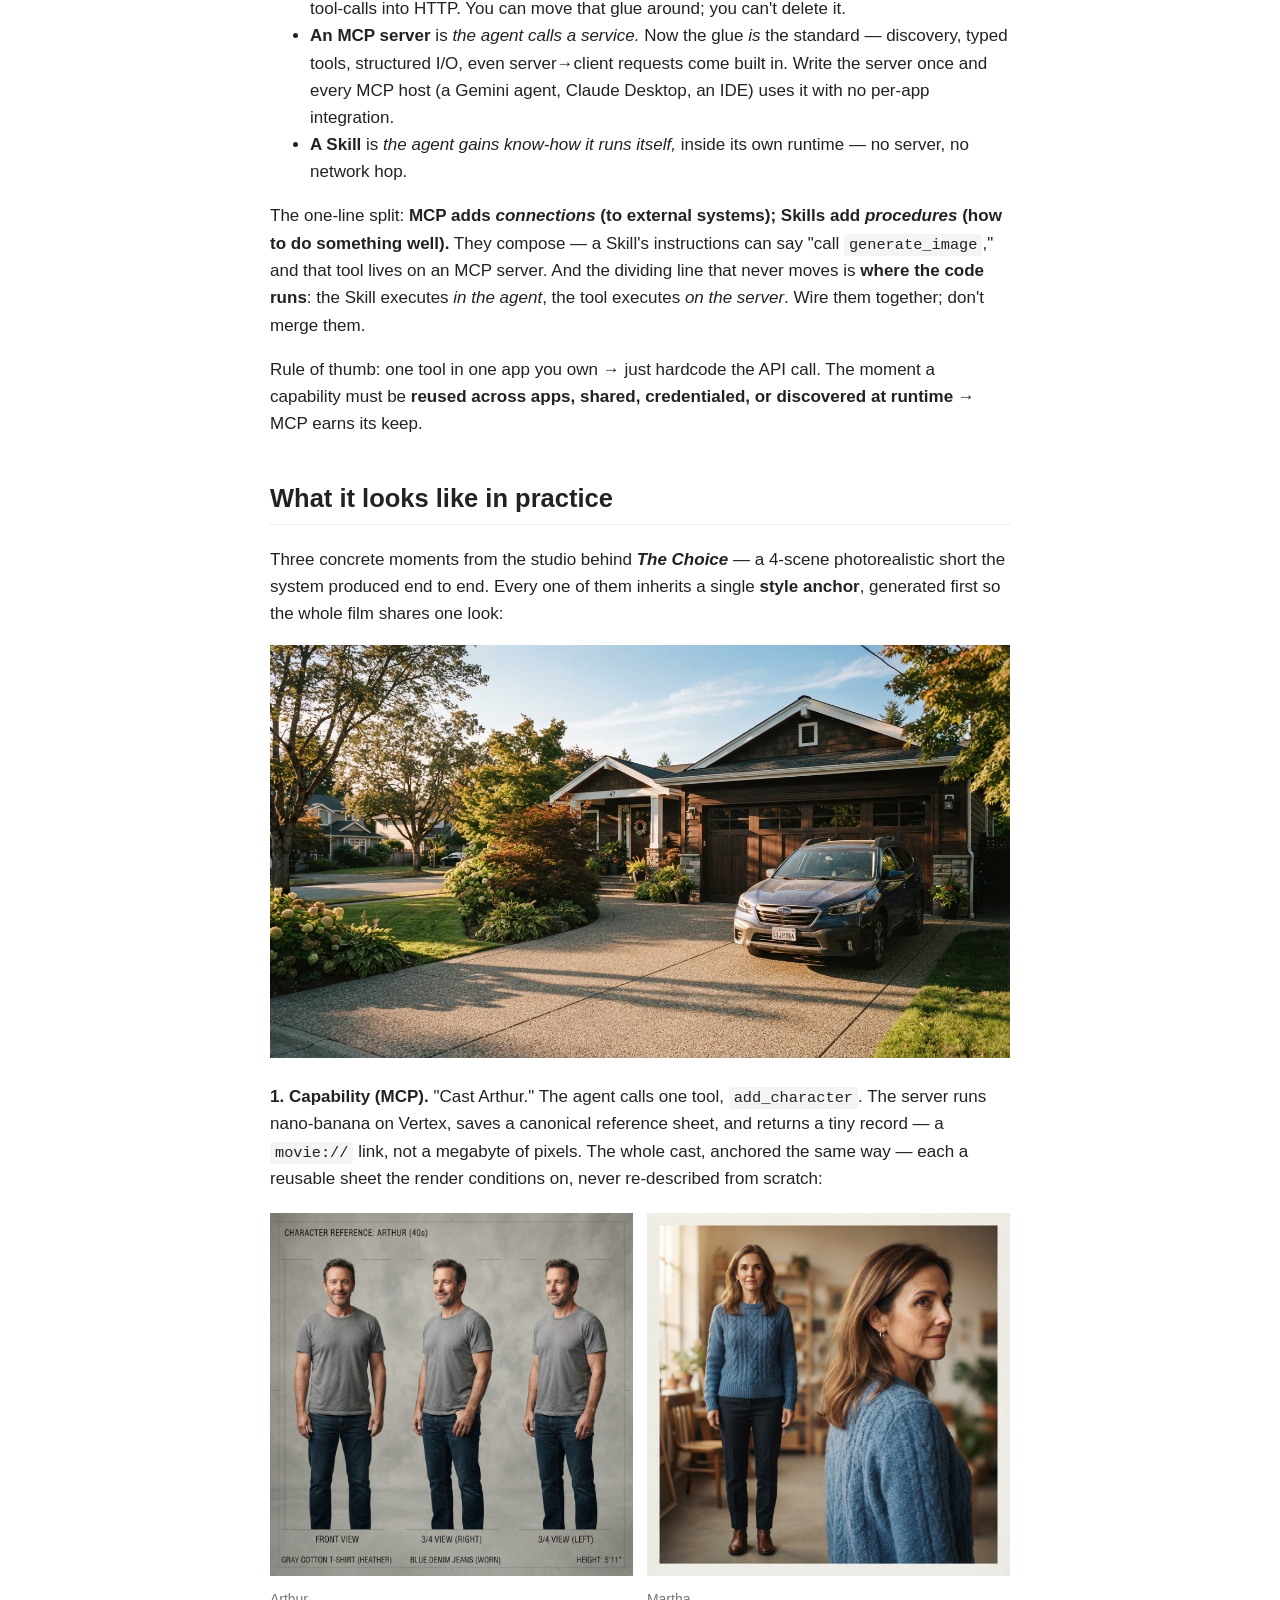
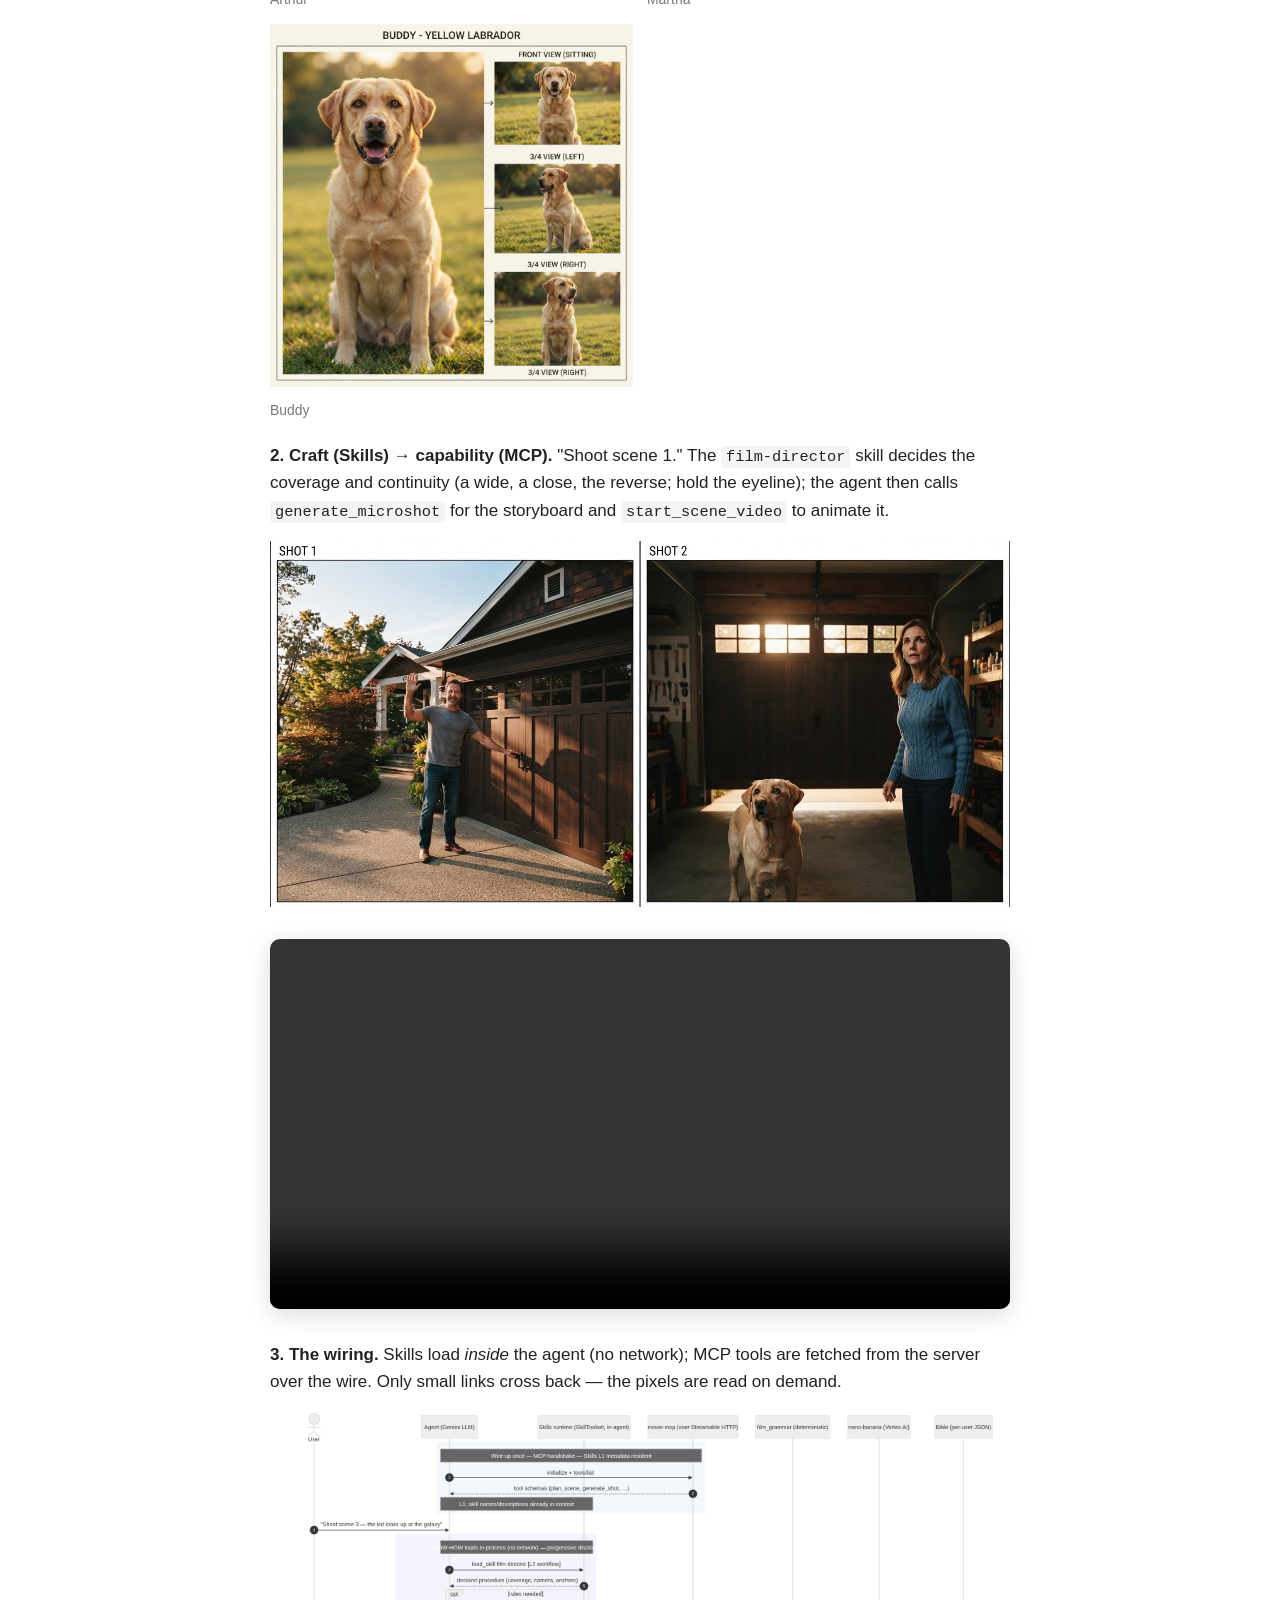
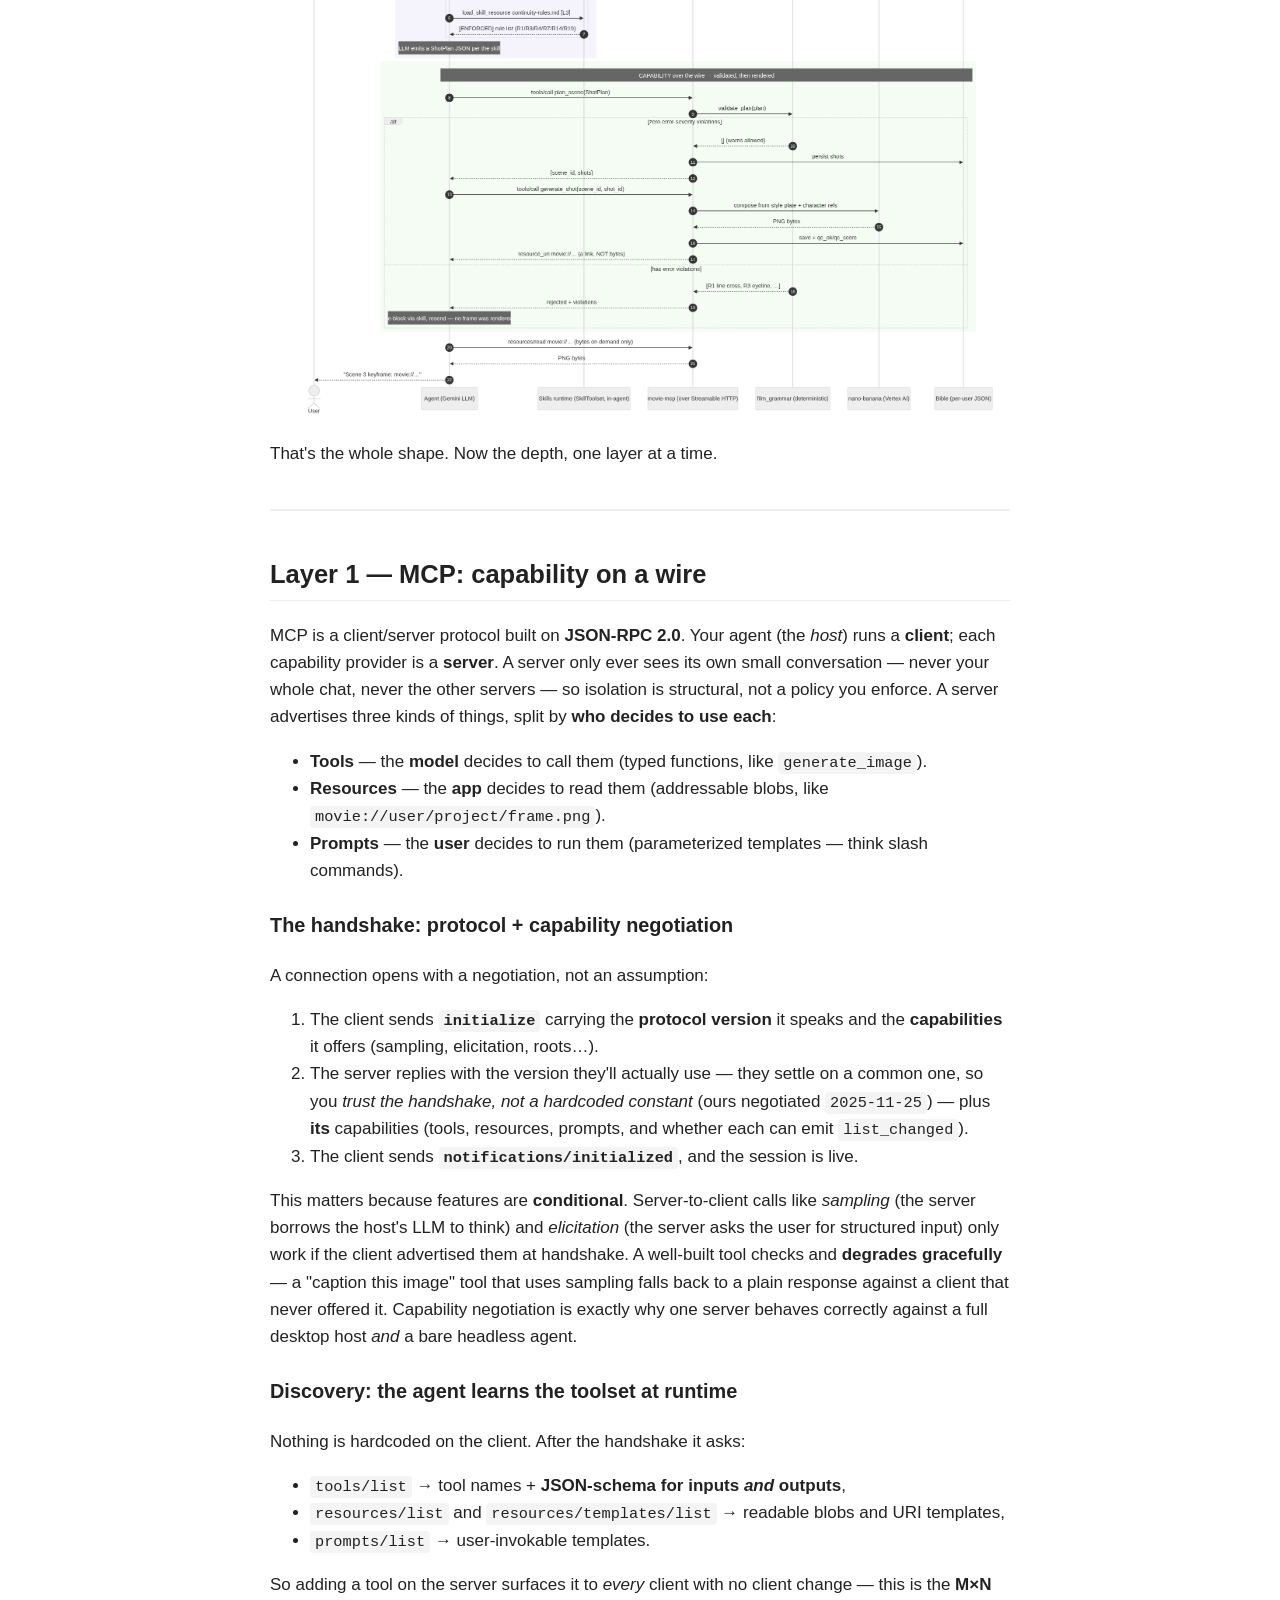
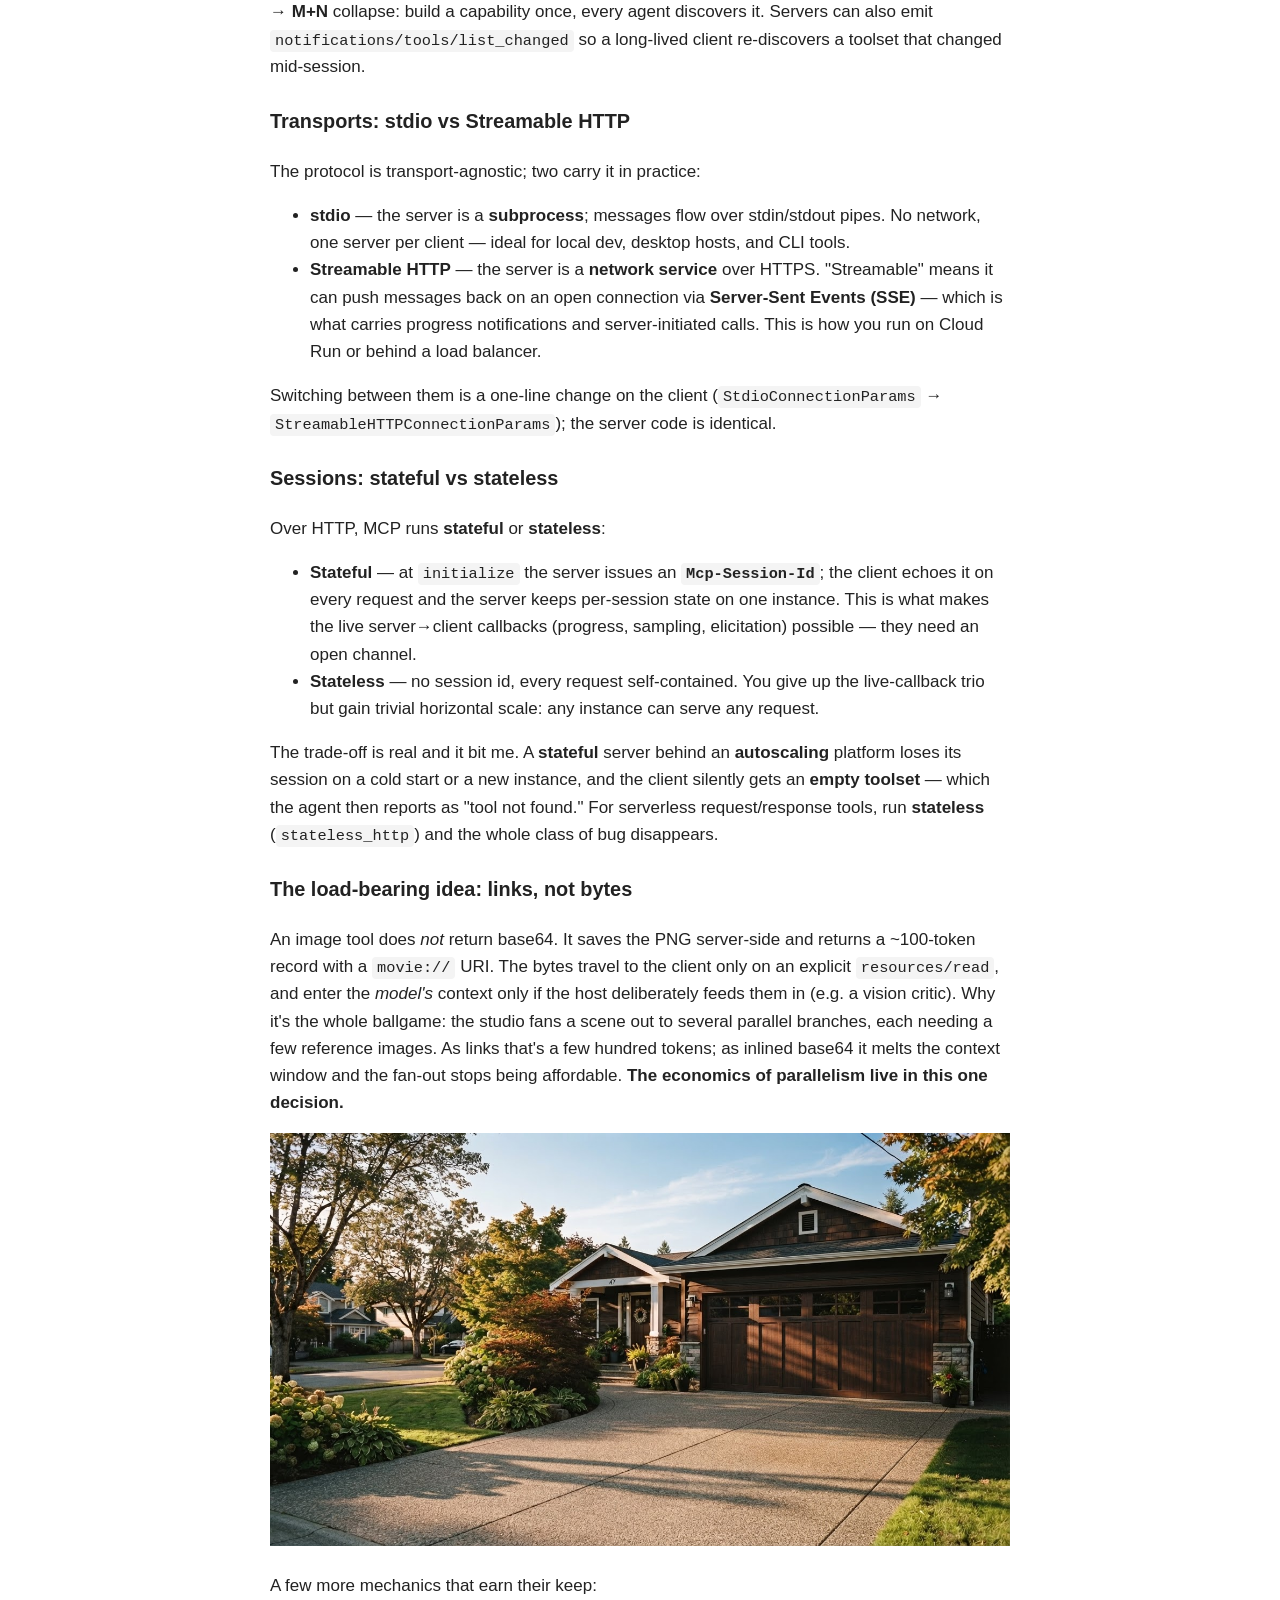
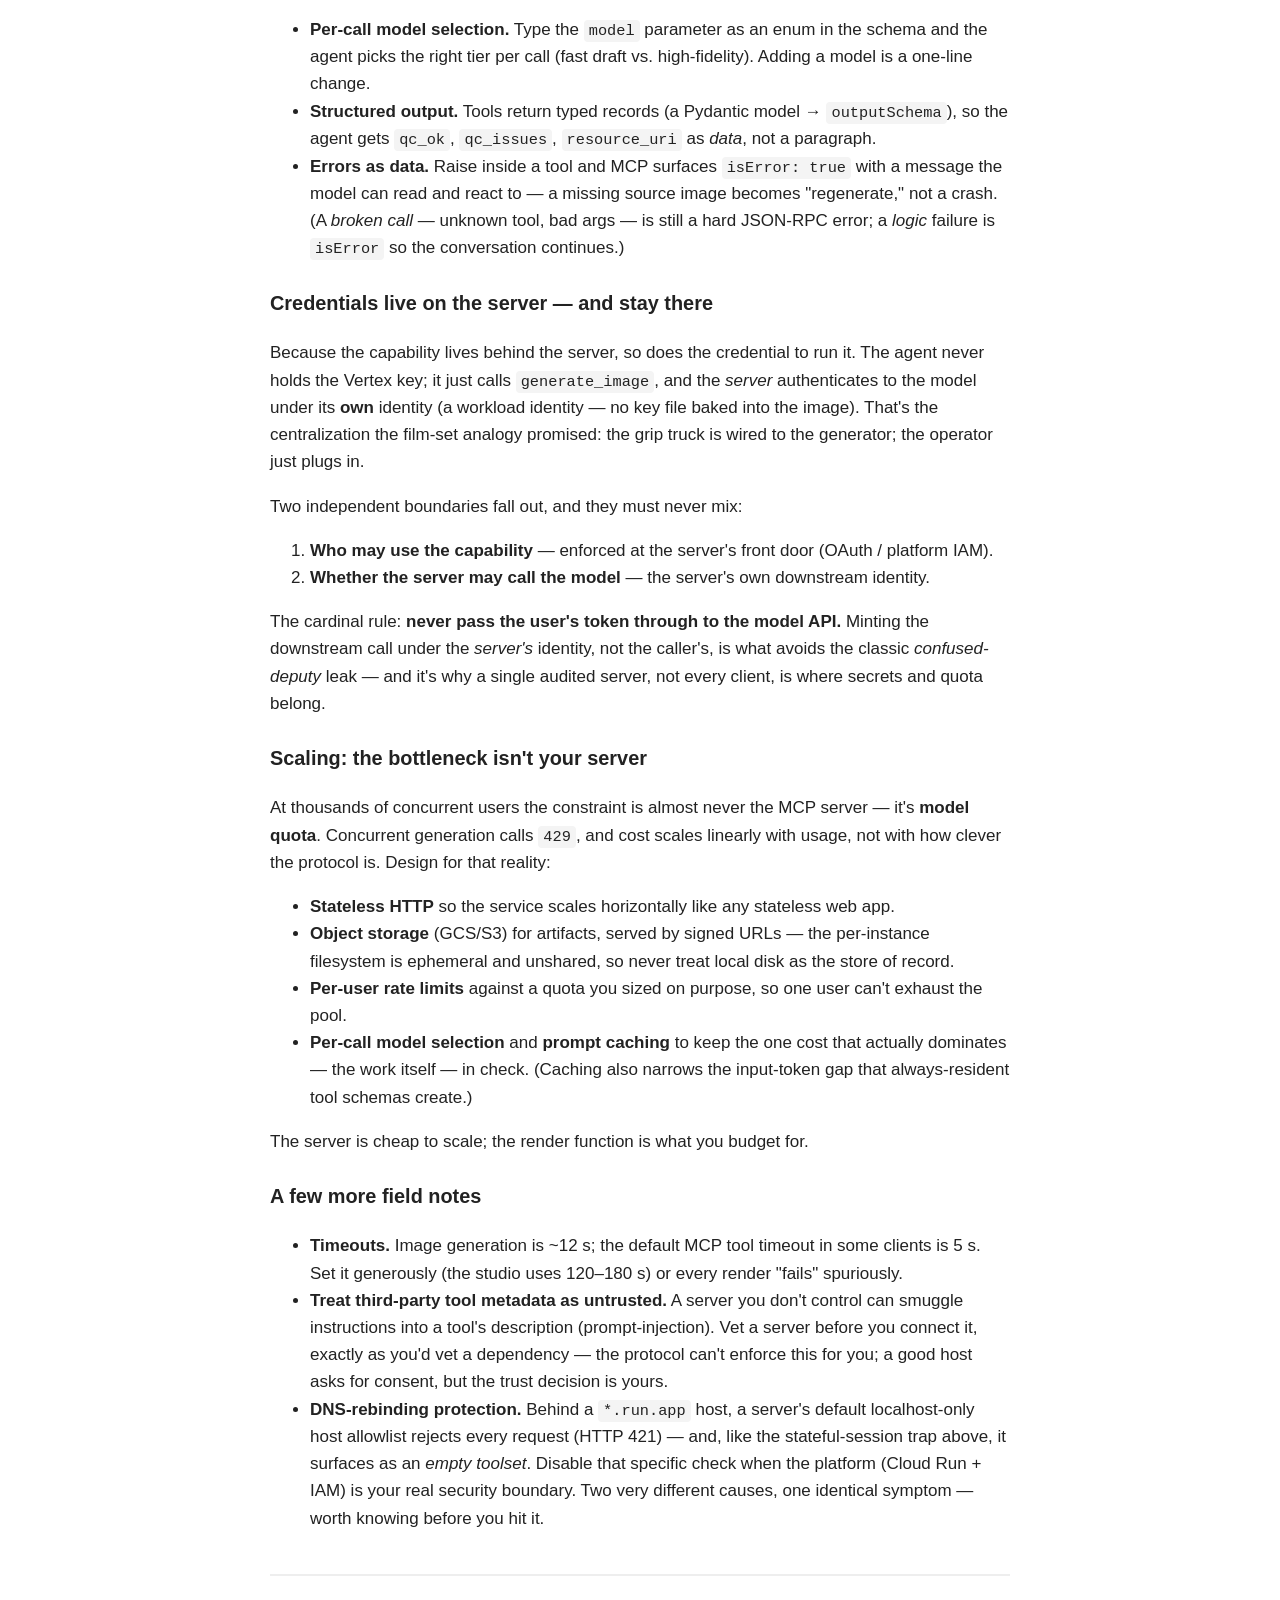
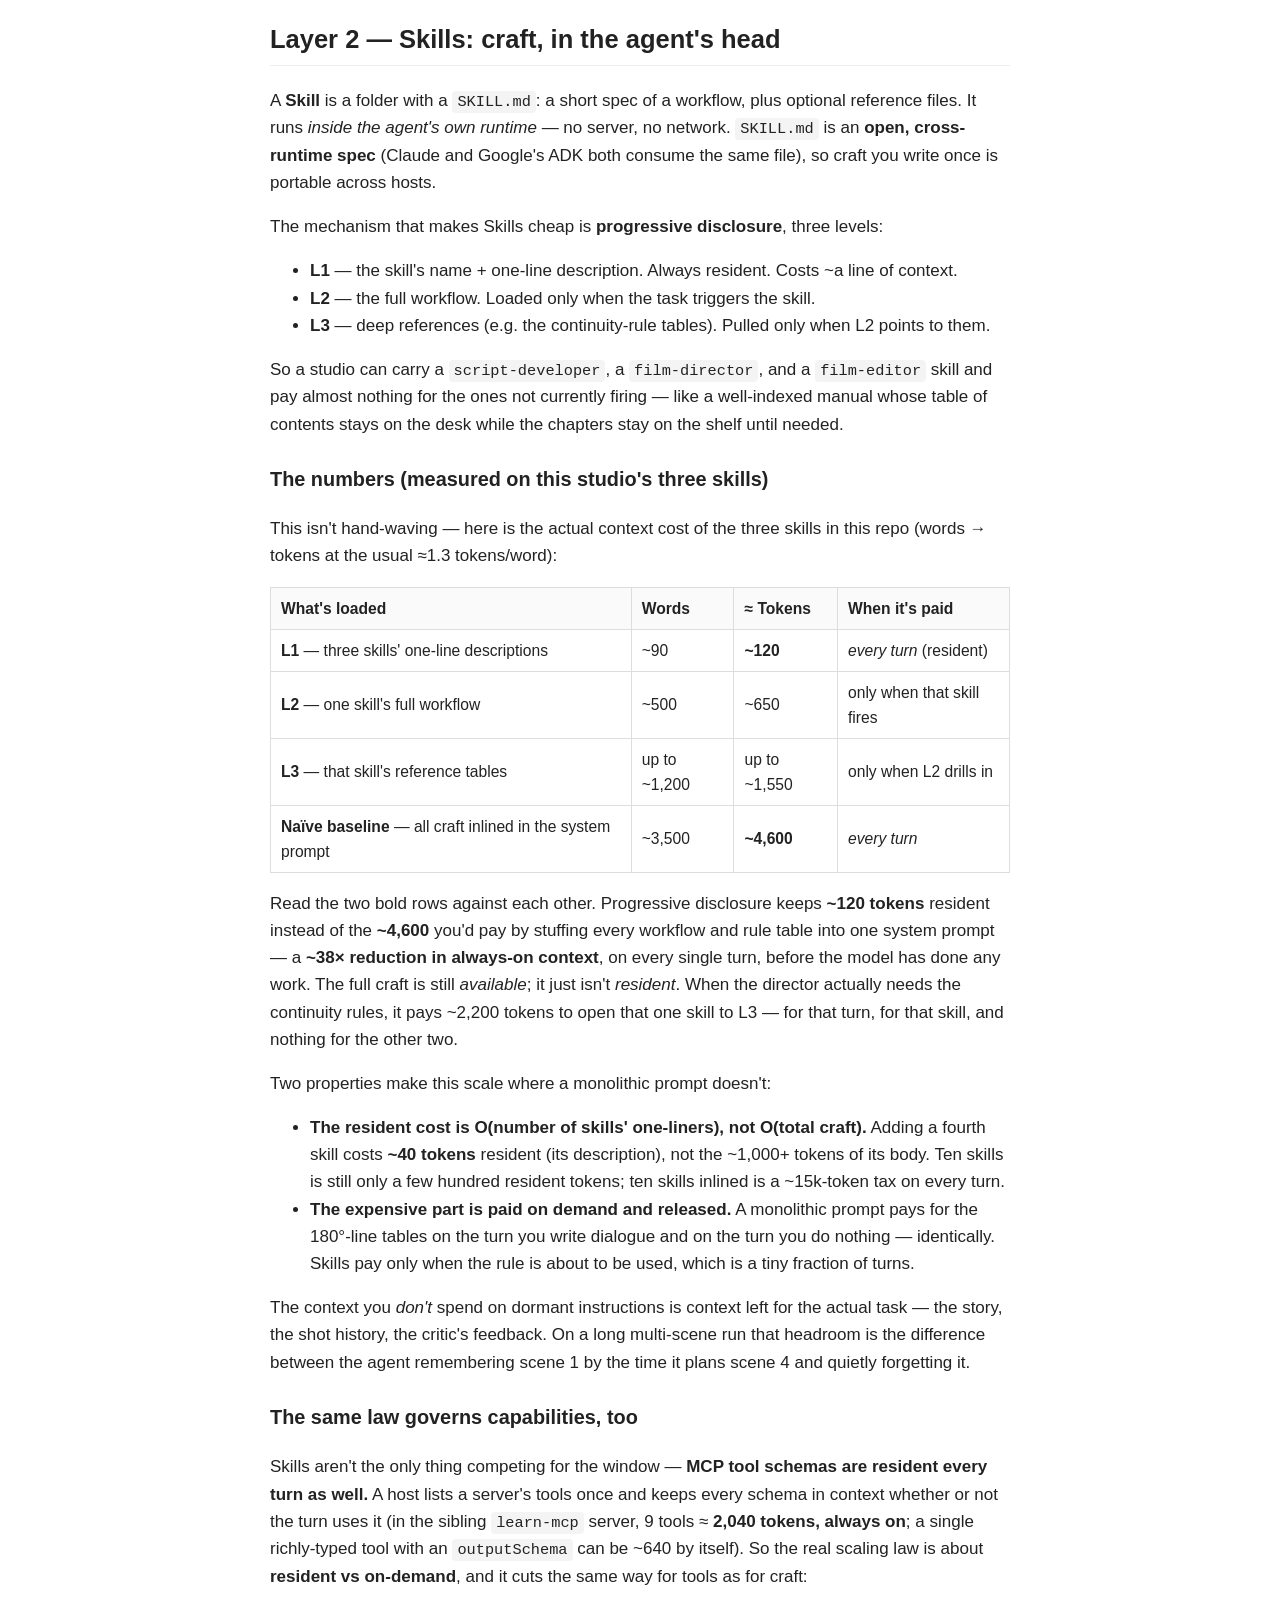
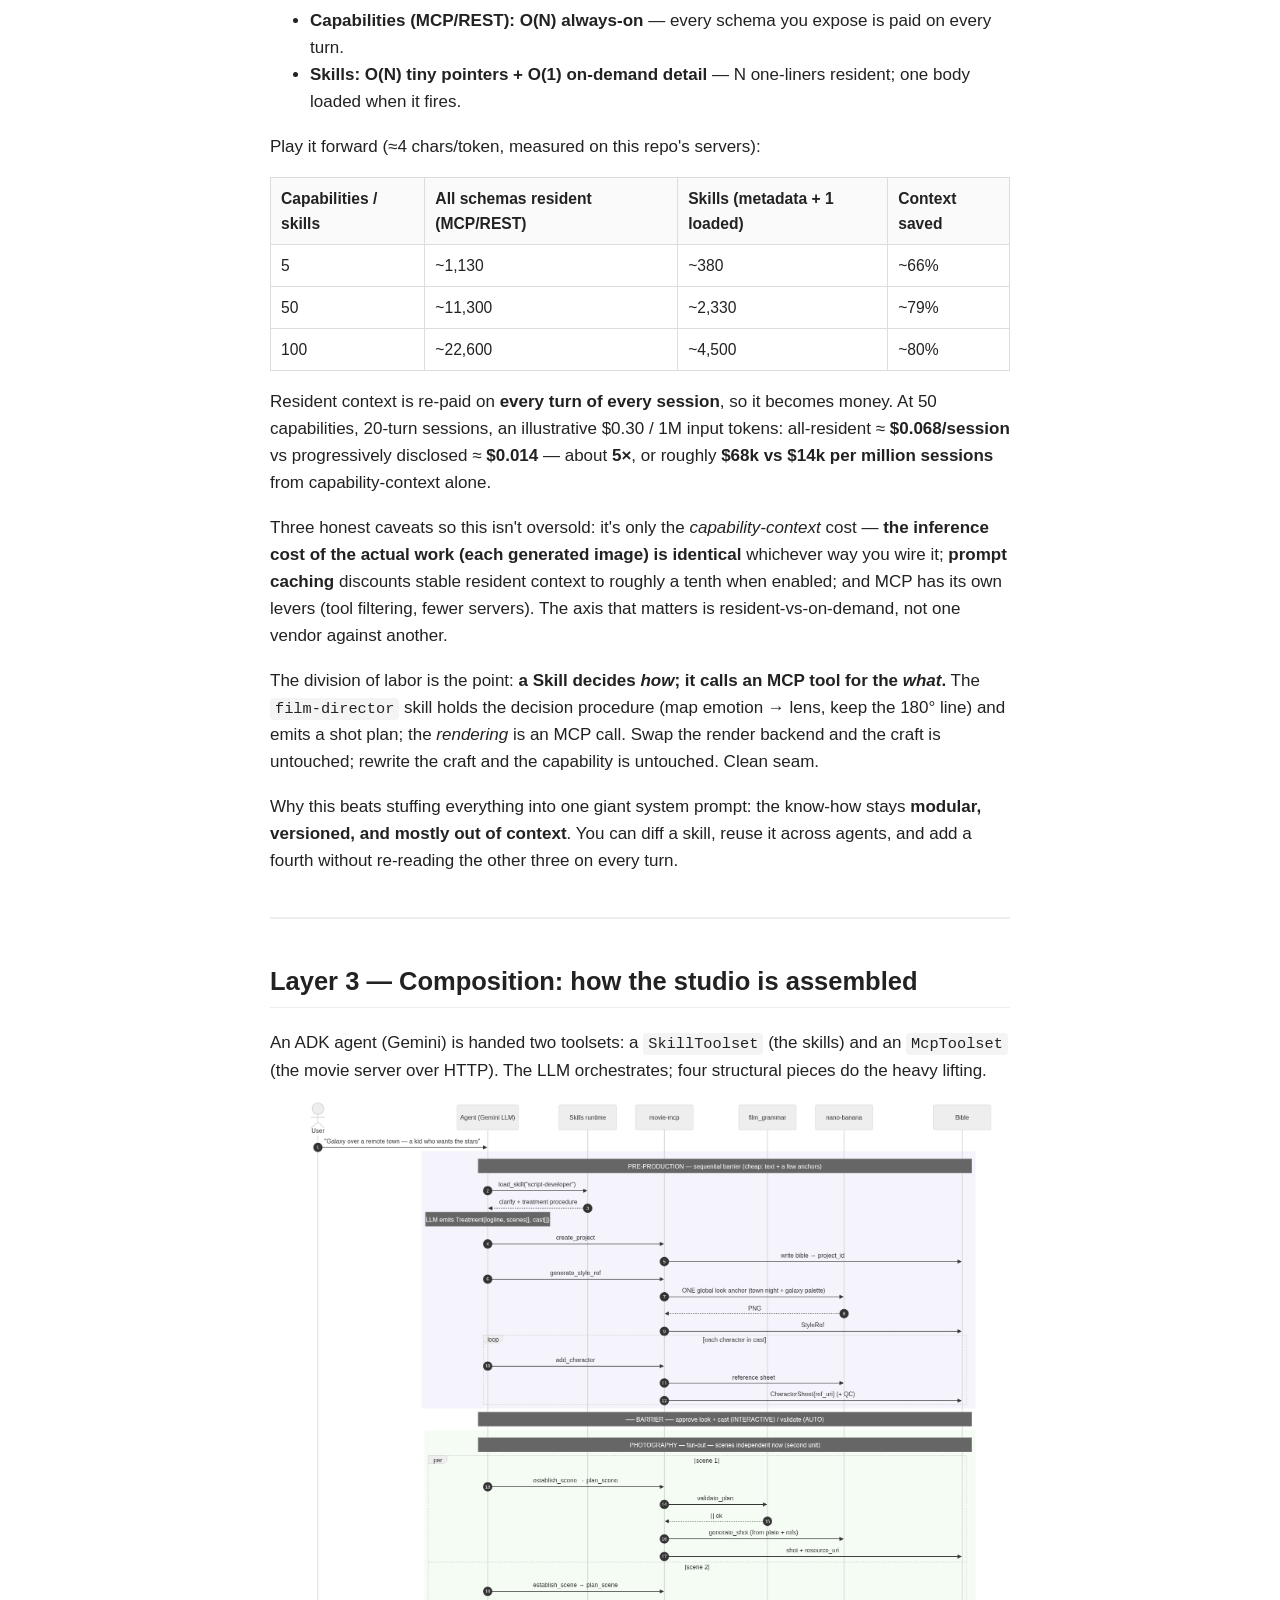
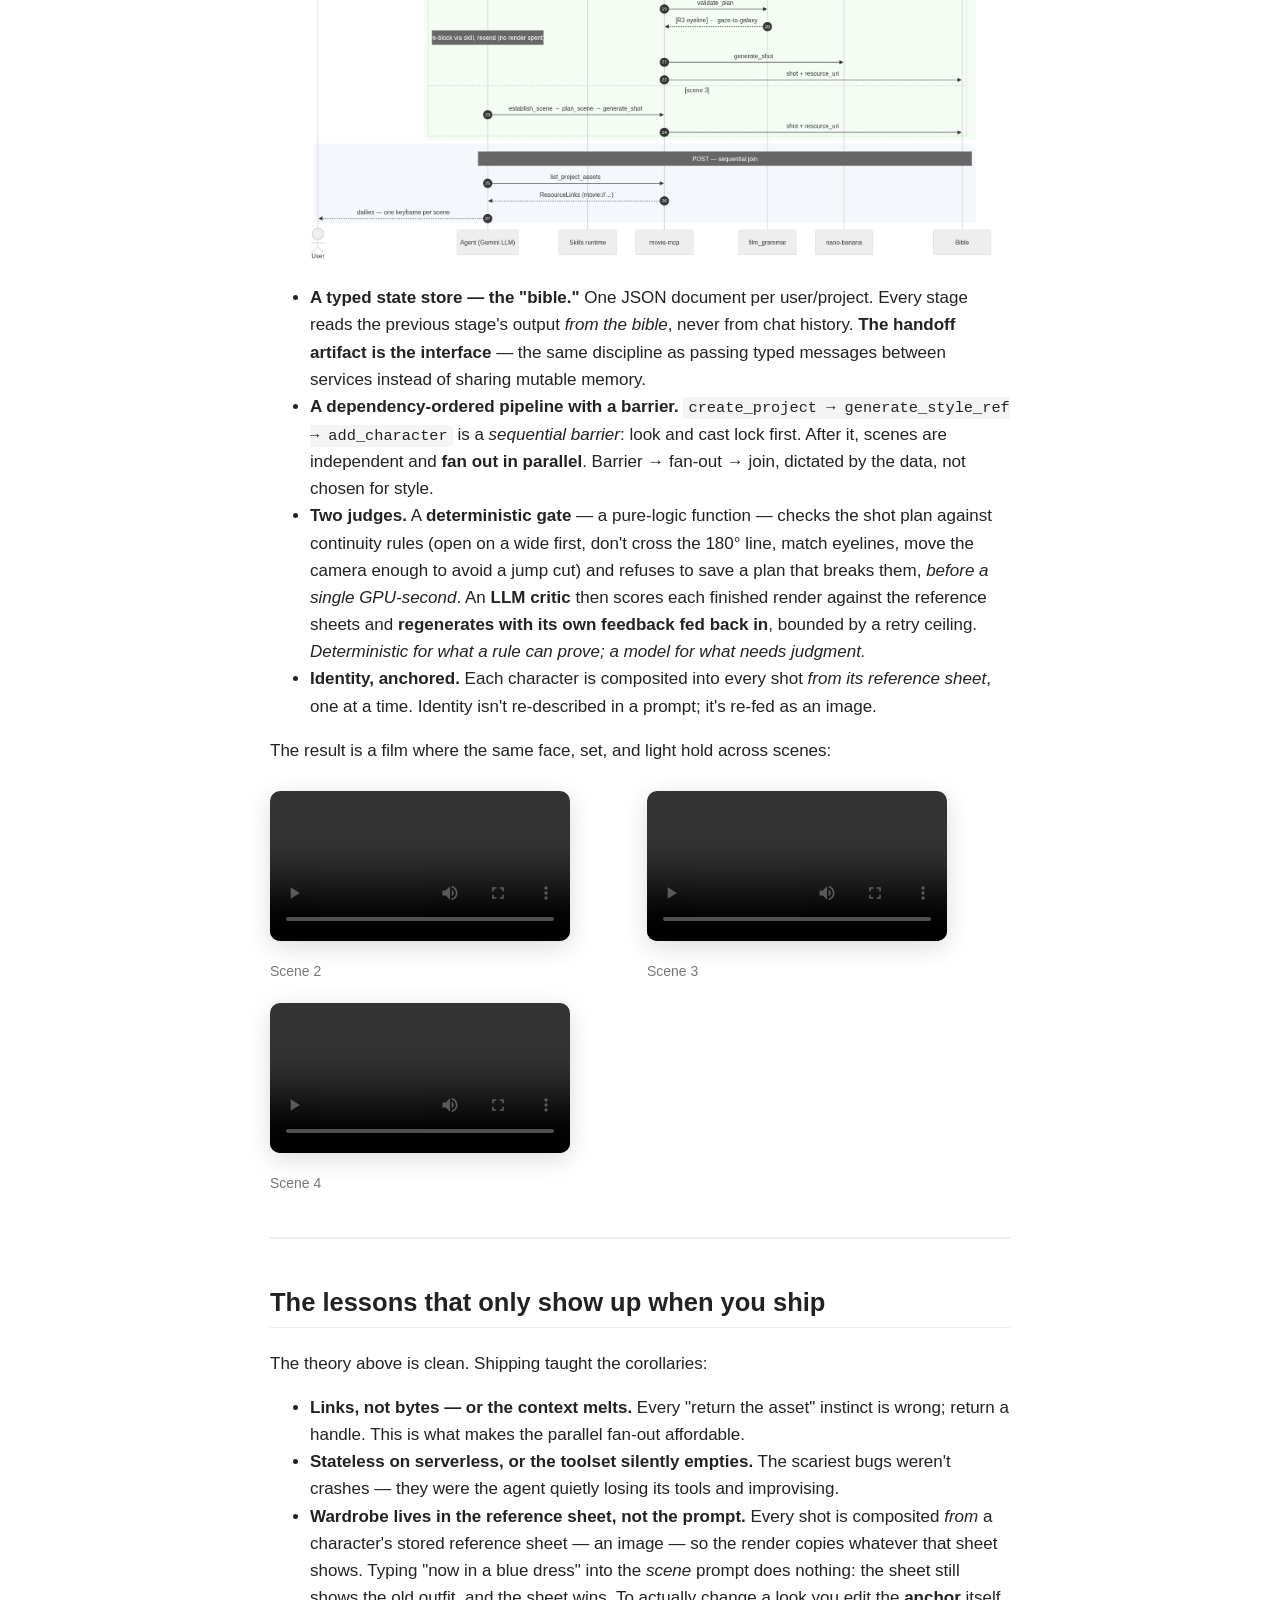
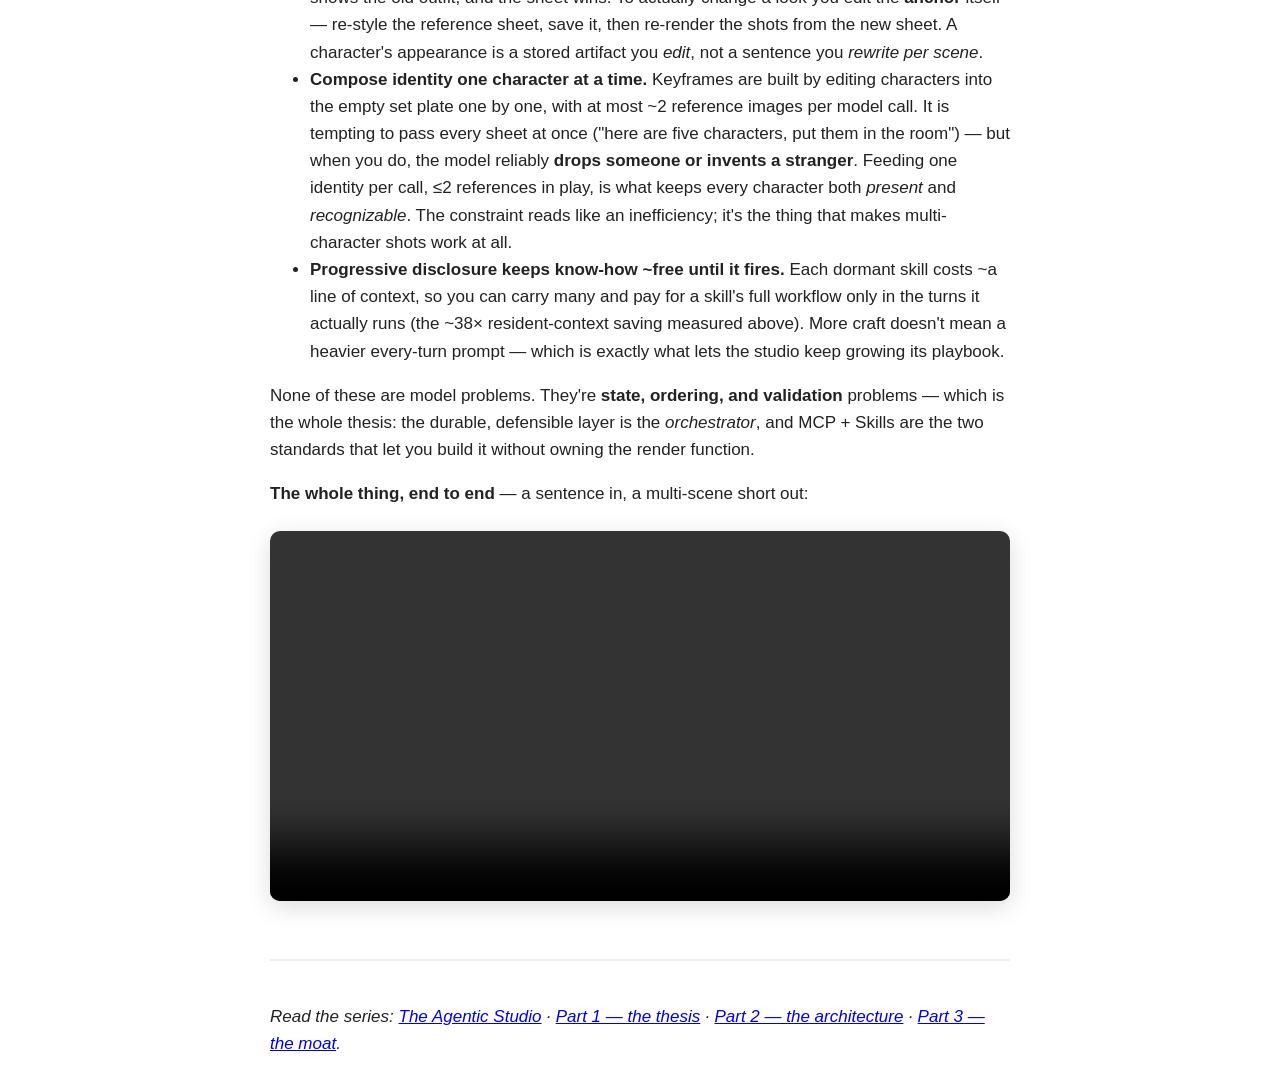
==== commit 7dea05ec: "Foundations: pull core concepts from THEORY.md — REST vs MCP vs Skills (three composing layers, M×N-" ====
--- a/docs/index.html
+++ b/docs/index.html
@@ -53,6 +53,25 @@
 <p>A better <em>model</em> is a better director. It still needs the crew (Skills) and the gear (MCP). Scaling
 the director alone doesn't get you a studio.</p>
 </blockquote>
+<h2>Why a wire protocol at all? (REST vs MCP vs Skills)</h2>
+<p>Three ways to give an agent more reach. They're constantly conflated, but they sit at <strong>different
+layers and compose</strong> — they aren't rivals:</p>
+<ul>
+<li><strong>A plain REST API</strong> is <em>the app calls a service.</em> It isn't agent-aware: every app that wants its
+  LLM to use the endpoint writes its own glue to describe the tool and translate the model's
+  tool-calls into HTTP. You can move that glue around; you can't delete it.</li>
+<li><strong>An MCP server</strong> is <em>the agent calls a service.</em> Now the glue <em>is</em> the standard — discovery, typed
+  tools, structured I/O, even server→client requests come built in. Write the server once and every
+  MCP host (a Gemini agent, Claude Desktop, an IDE) uses it with no per-app integration.</li>
+<li><strong>A Skill</strong> is <em>the agent gains know-how it runs itself,</em> inside its own runtime — no server, no
+  network hop.</li>
+</ul>
+<p>The one-line split: <strong>MCP adds <em>connections</em> (to external systems); Skills add <em>procedures</em> (how to
+do something well).</strong> They compose — a Skill's instructions can say "call <code>generate_image</code>," and that
+tool lives on an MCP server. And the dividing line that never moves is <strong>where the code runs</strong>: the
+Skill executes <em>in the agent</em>, the tool executes <em>on the server</em>. Wire them together; don't merge them.</p>
+<p>Rule of thumb: one tool in one app you own → just hardcode the API call. The moment a capability must
+be <strong>reused across apps, shared, credentialed, or discovered at runtime</strong> → MCP earns its keep.</p>
 <h2>What it looks like in practice</h2>
 <p>Three concrete moments from the studio behind <strong><em>The Choice</em></strong> — a 4-scene photorealistic short the
 system produced end to end. Every one of them inherits a single <strong>style anchor</strong>, generated first so
@@ -83,9 +102,12 @@
 <p>MCP is a client/server protocol built on <strong>JSON-RPC 2.0</strong>. Your agent (the <em>host</em>) runs a <strong>client</strong>;
 each capability provider is a <strong>server</strong>. A server only ever sees its own small conversation — never
 your whole chat, never the other servers — so isolation is structural, not a policy you enforce. A
-server advertises three kinds of things: <strong>tools</strong> (typed functions the model calls), <strong>resources</strong>
-(addressable blobs the client reads on demand, like <code>movie://user/project/frame.png</code>), and <strong>prompts</strong>
-(parameterized templates a user invokes).</p>
+server advertises three kinds of things, split by <strong>who decides to use each</strong>:</p>
+<ul>
+<li><strong>Tools</strong> — the <strong>model</strong> decides to call them (typed functions, like <code>generate_image</code>).</li>
+<li><strong>Resources</strong> — the <strong>app</strong> decides to read them (addressable blobs, like <code>movie://user/project/frame.png</code>).</li>
+<li><strong>Prompts</strong> — the <strong>user</strong> decides to run them (parameterized templates — think slash commands).</li>
+</ul>
 <h3>The handshake: protocol + capability negotiation</h3>
 <p>A connection opens with a negotiation, not an assumption:</p>
 <ol>
@@ -157,6 +179,20 @@
   unknown tool, bad args — is still a hard JSON-RPC error; a <em>logic</em> failure is <code>isError</code> so the
   conversation continues.)</li>
 </ul>
+<h3>Credentials live on the server — and stay there</h3>
+<p>Because the capability lives behind the server, so does the credential to run it. The agent never
+holds the Vertex key; it just calls <code>generate_image</code>, and the <em>server</em> authenticates to the model
+under its <strong>own</strong> identity (a workload identity — no key file baked into the image). That's the
+centralization the film-set analogy promised: the grip truck is wired to the generator; the operator
+just plugs in.</p>
+<p>Two independent boundaries fall out, and they must never mix:</p>
+<ol>
+<li><strong>Who may use the capability</strong> — enforced at the server's front door (OAuth / platform IAM).</li>
+<li><strong>Whether the server may call the model</strong> — the server's own downstream identity.</li>
+</ol>
+<p>The cardinal rule: <strong>never pass the user's token through to the model API.</strong> Minting the downstream
+call under the <em>server's</em> identity, not the caller's, is what avoids the classic <em>confused-deputy</em>
+leak — and it's why a single audited server, not every client, is where secrets and quota belong.</p>
 <h3>Scaling: the bottleneck isn't your server</h3>
 <p>At thousands of concurrent users the constraint is almost never the MCP server — it's <strong>model quota</strong>.
 Concurrent generation calls <code>429</code>, and cost scales linearly with usage, not with how clever the
@@ -171,10 +207,14 @@
   schemas create.)</li>
 </ul>
 <p>The server is cheap to scale; the render function is what you budget for.</p>
-<h3>Two more field notes</h3>
+<h3>A few more field notes</h3>
 <ul>
 <li><strong>Timeouts.</strong> Image generation is ~12 s; the default MCP tool timeout in some clients is 5 s. Set it
   generously (the studio uses 120–180 s) or every render "fails" spuriously.</li>
+<li><strong>Treat third-party tool metadata as untrusted.</strong> A server you don't control can smuggle
+  instructions into a tool's description (prompt-injection). Vet a server before you connect it,
+  exactly as you'd vet a dependency — the protocol can't enforce this for you; a good host asks for
+  consent, but the trust decision is yours.</li>
 <li><strong>DNS-rebinding protection.</strong> Behind a <code>*.run.app</code> host, a server's default localhost-only host
   allowlist rejects every request (HTTP 421) — and, like the stateful-session trap above, it surfaces
   as an <em>empty toolset</em>. Disable that specific check when the platform (Cloud Run + IAM) is your real
@@ -253,6 +293,57 @@
 <p>The context you <em>don't</em> spend on dormant instructions is context left for the actual task — the story,
 the shot history, the critic's feedback. On a long multi-scene run that headroom is the difference
 between the agent remembering scene 1 by the time it plans scene 4 and quietly forgetting it.</p>
+<h3>The same law governs capabilities, too</h3>
+<p>Skills aren't the only thing competing for the window — <strong>MCP tool schemas are resident every turn as
+well.</strong> A host lists a server's tools once and keeps every schema in context whether or not the turn
+uses it (in the sibling <code>learn-mcp</code> server, 9 tools ≈ <strong>2,040 tokens, always on</strong>; a single
+richly-typed tool with an <code>outputSchema</code> can be ~640 by itself). So the real scaling law is about
+<strong>resident vs on-demand</strong>, and it cuts the same way for tools as for craft:</p>
+<ul>
+<li><strong>Capabilities (MCP/REST): O(N) always-on</strong> — every schema you expose is paid on every turn.</li>
+<li><strong>Skills: O(N) tiny pointers + O(1) on-demand detail</strong> — N one-liners resident; one body loaded
+  when it fires.</li>
+</ul>
+<p>Play it forward (≈4 chars/token, measured on this repo's servers):</p>
+<table>
+<thead>
+<tr>
+<th>Capabilities / skills</th>
+<th>All schemas resident (MCP/REST)</th>
+<th>Skills (metadata + 1 loaded)</th>
+<th>Context saved</th>
+</tr>
+</thead>
+<tbody>
+<tr>
+<td>5</td>
+<td>~1,130</td>
+<td>~380</td>
+<td>~66%</td>
+</tr>
+<tr>
+<td>50</td>
+<td>~11,300</td>
+<td>~2,330</td>
+<td>~79%</td>
+</tr>
+<tr>
+<td>100</td>
+<td>~22,600</td>
+<td>~4,500</td>
+<td>~80%</td>
+</tr>
+</tbody>
+</table>
+<p>Resident context is re-paid on <strong>every turn of every session</strong>, so it becomes money. At 50
+capabilities, 20-turn sessions, an illustrative $0.30 / 1M input tokens: all-resident ≈
+<strong>$0.068/session</strong> vs progressively disclosed ≈ <strong>$0.014</strong> — about <strong>5×</strong>, or roughly <strong>$68k vs $14k
+per million sessions</strong> from capability-context alone.</p>
+<p>Three honest caveats so this isn't oversold: it's only the <em>capability-context</em> cost — <strong>the inference
+cost of the actual work (each generated image) is identical</strong> whichever way you wire it; <strong>prompt
+caching</strong> discounts stable resident context to roughly a tenth when enabled; and MCP has its own
+levers (tool filtering, fewer servers). The axis that matters is resident-vs-on-demand, not one vendor
+against another.</p>
 <p>The division of labor is the point: <strong>a Skill decides <em>how</em>; it calls an MCP tool for the <em>what</em>.</strong>
 The <code>film-director</code> skill holds the decision procedure (map emotion → lens, keep the 180° line) and
 emits a shot plan; the <em>rendering</em> is an MCP call. Swap the render backend and the craft is untouched;
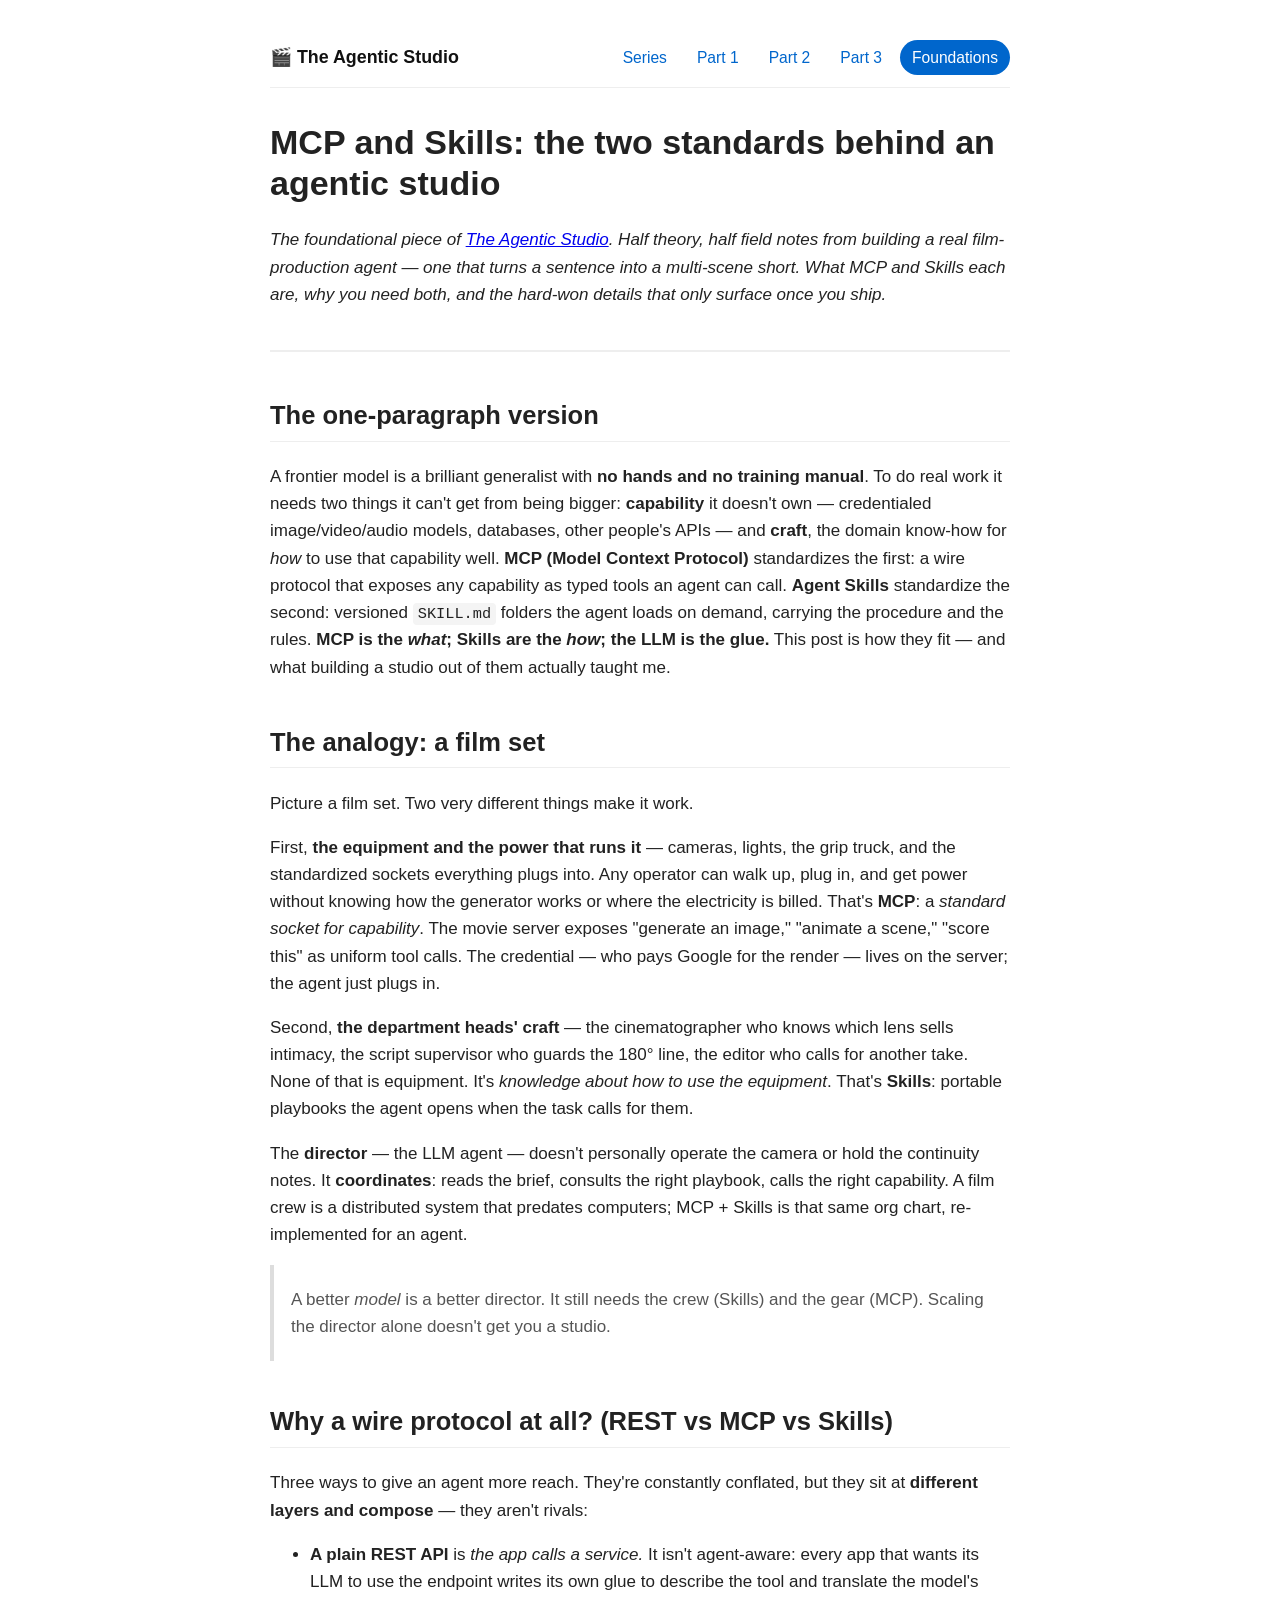
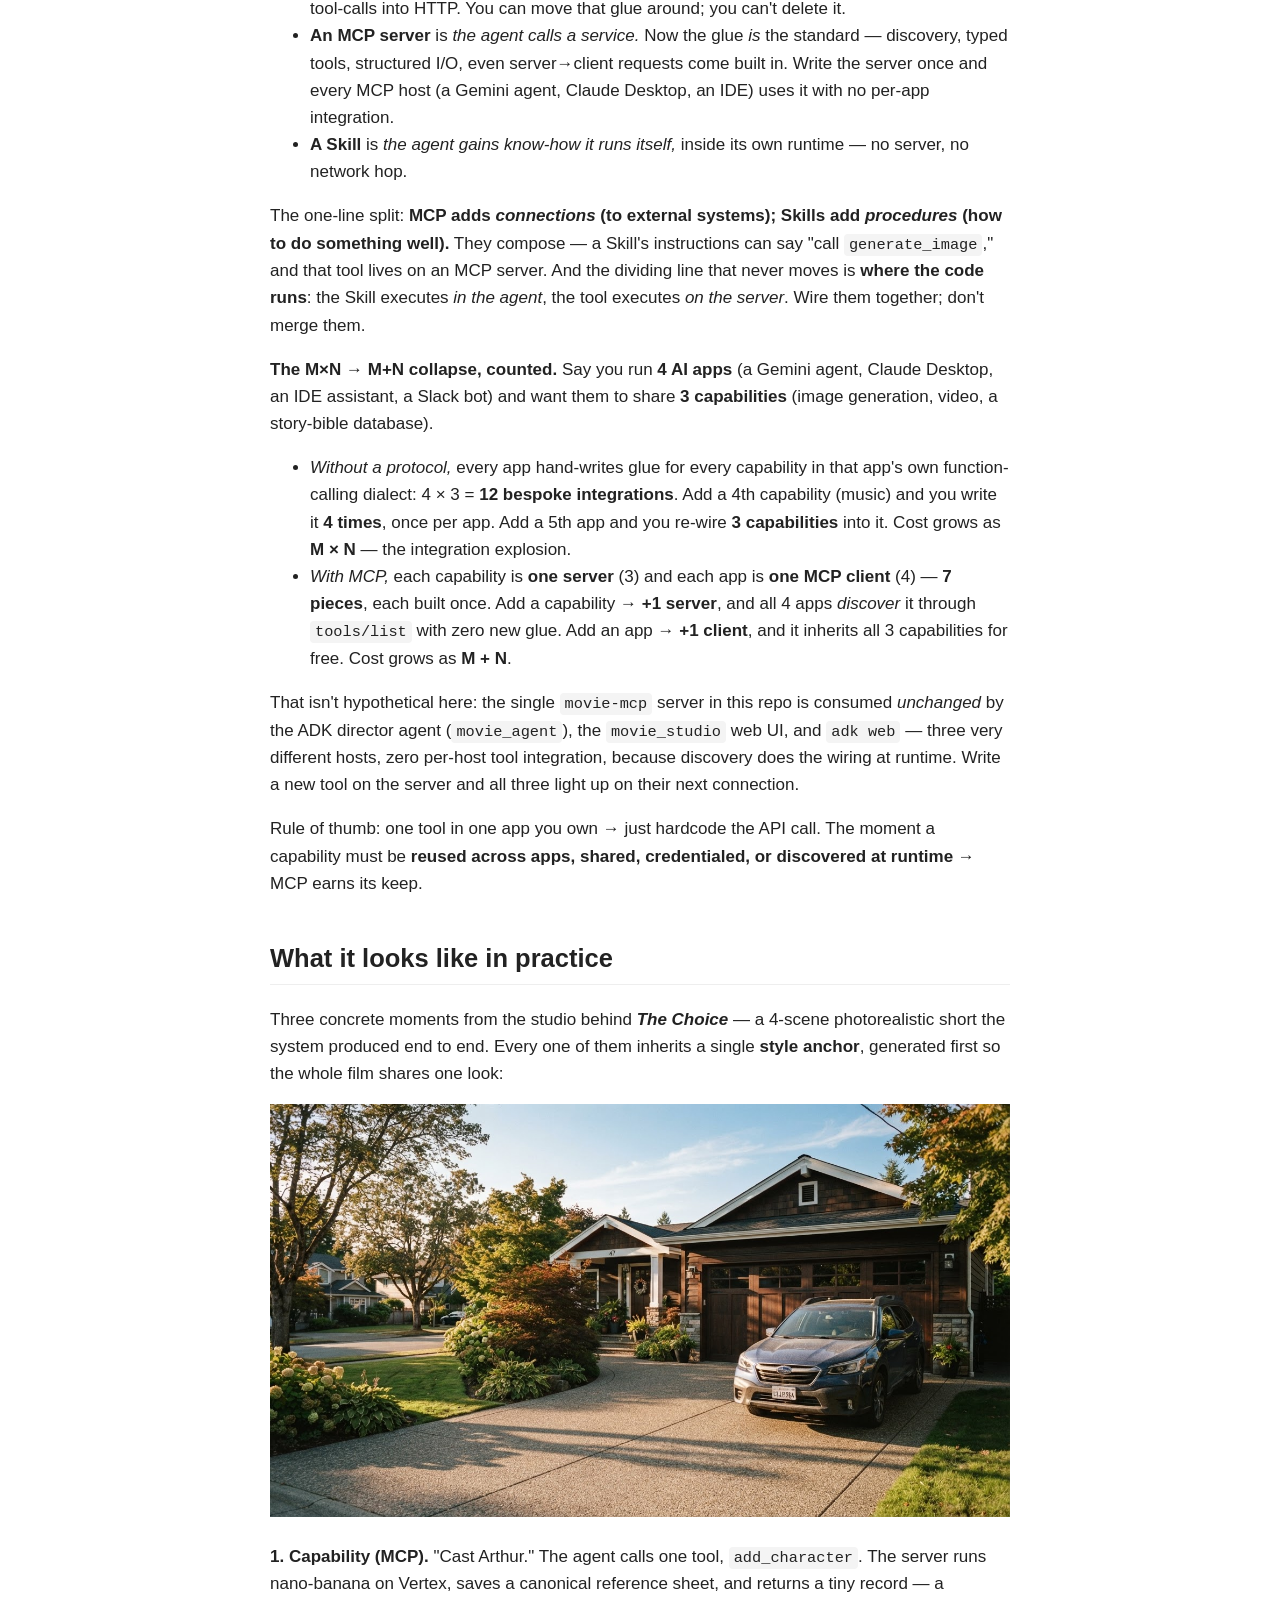
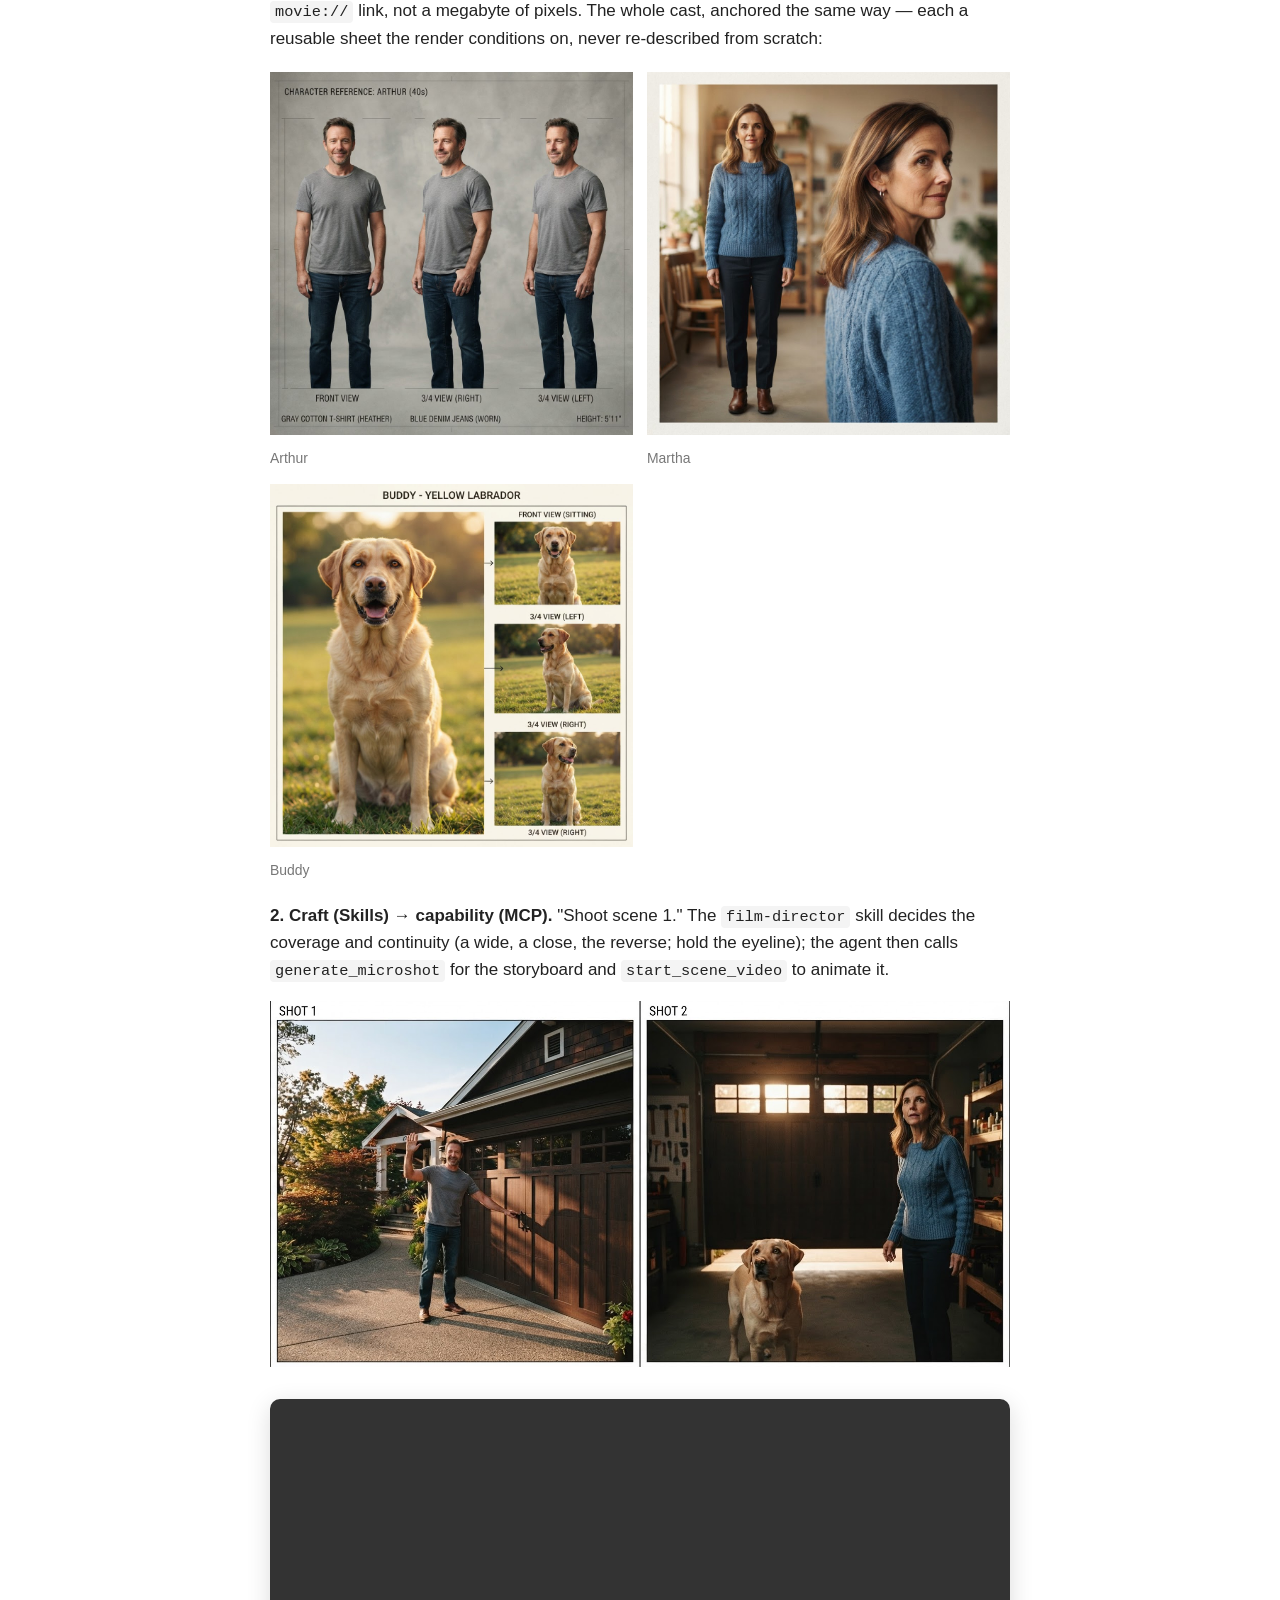
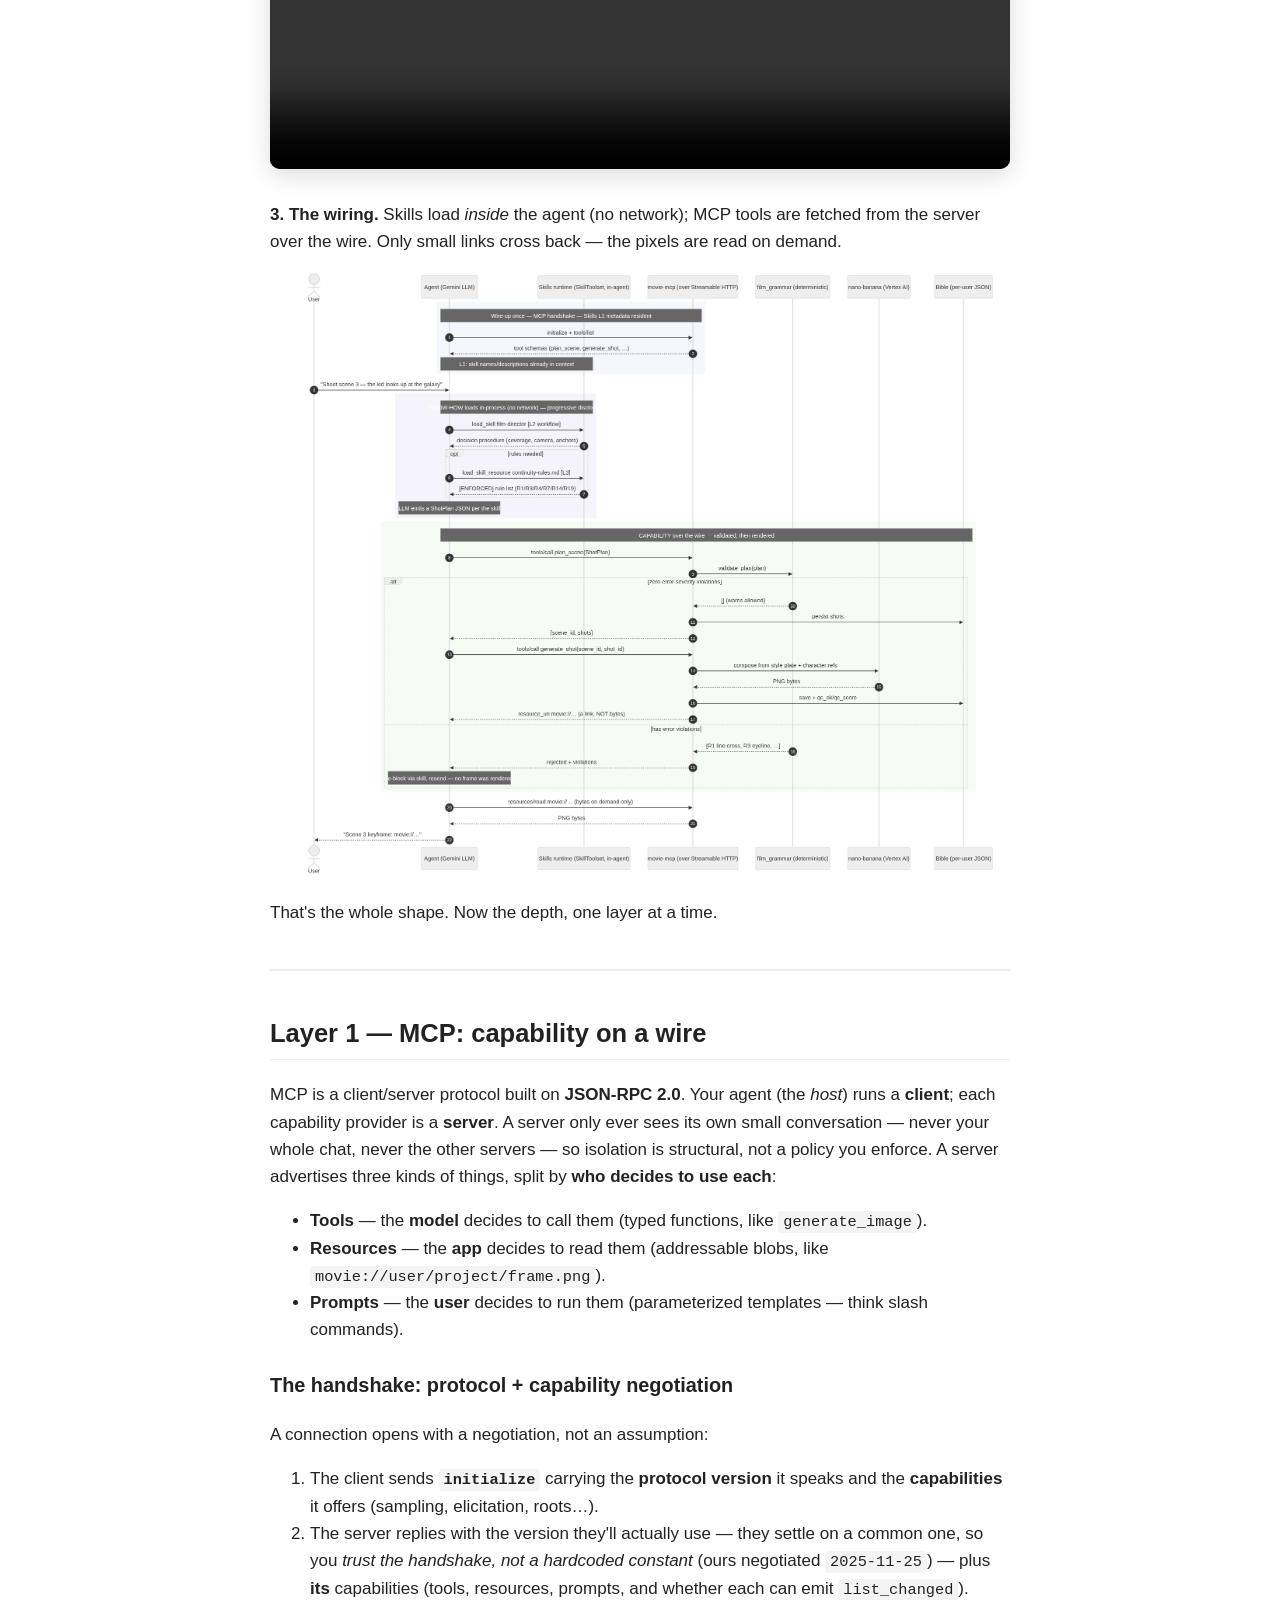
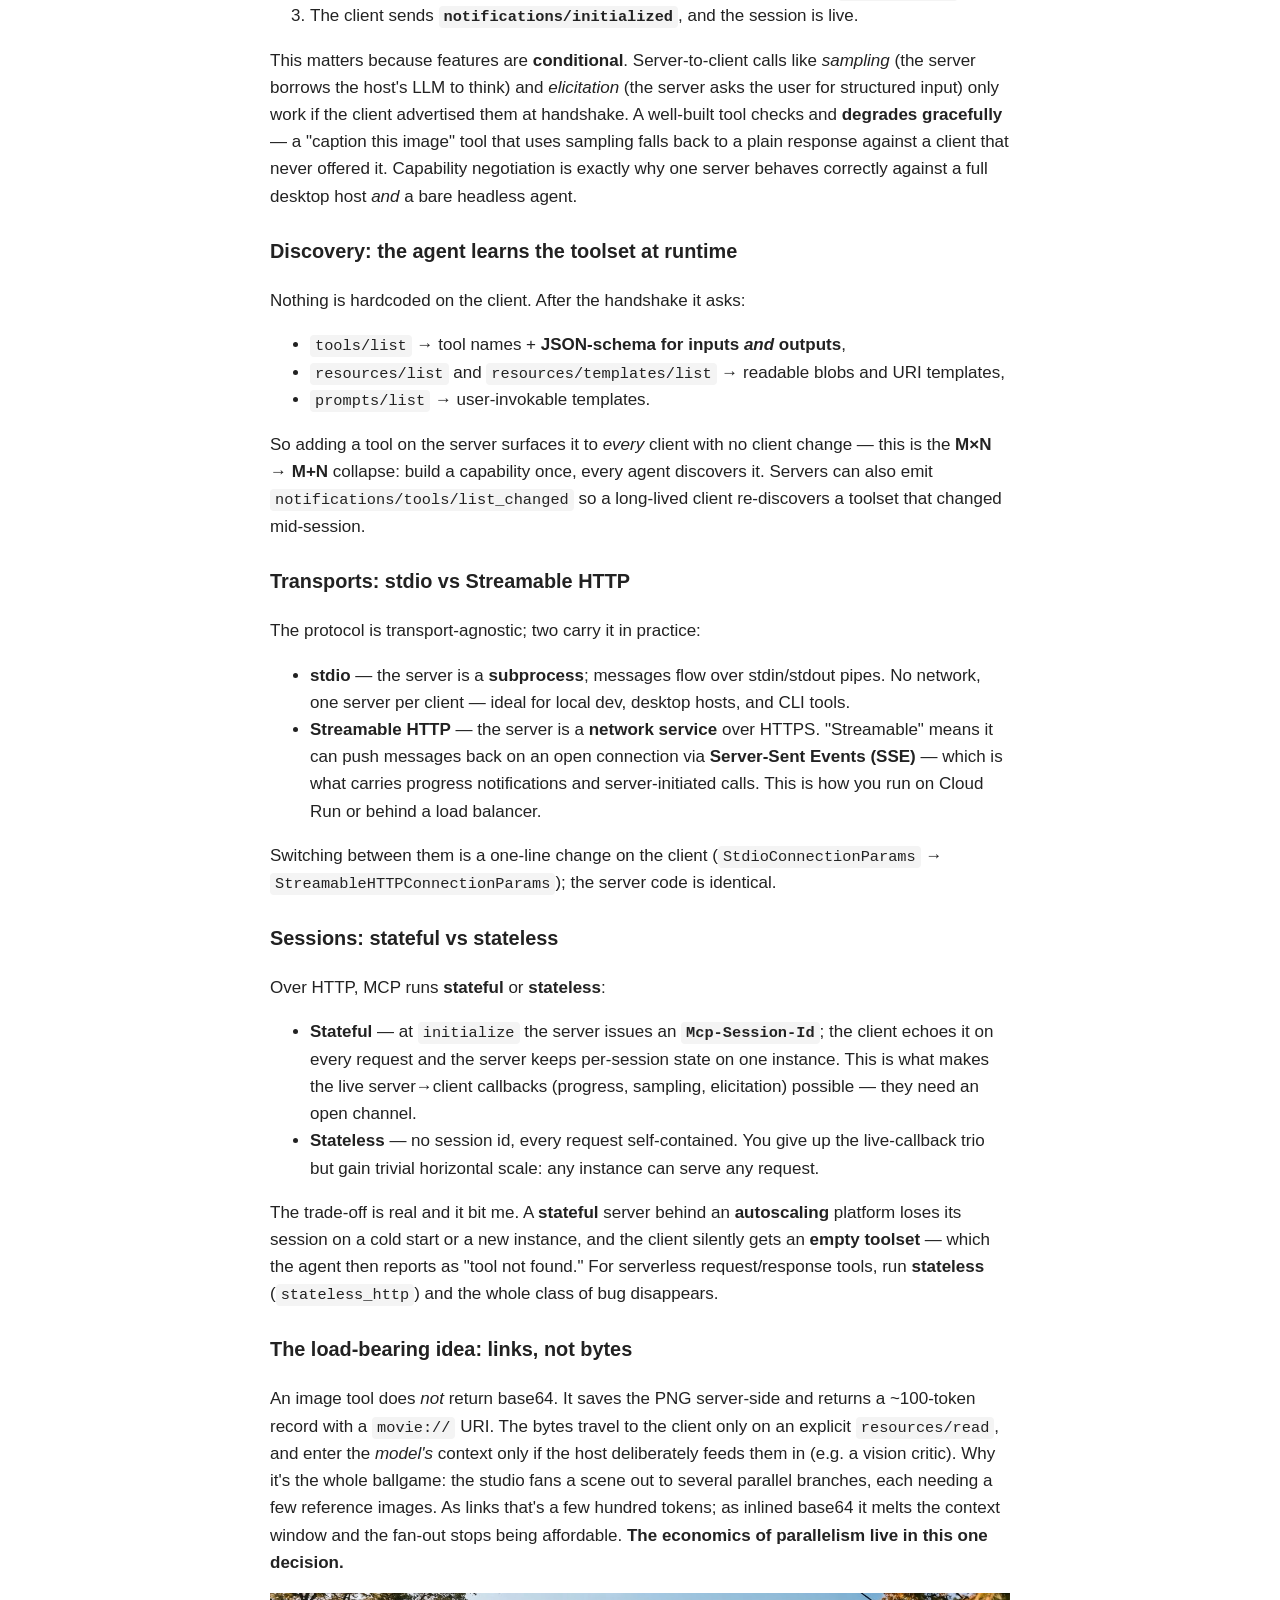
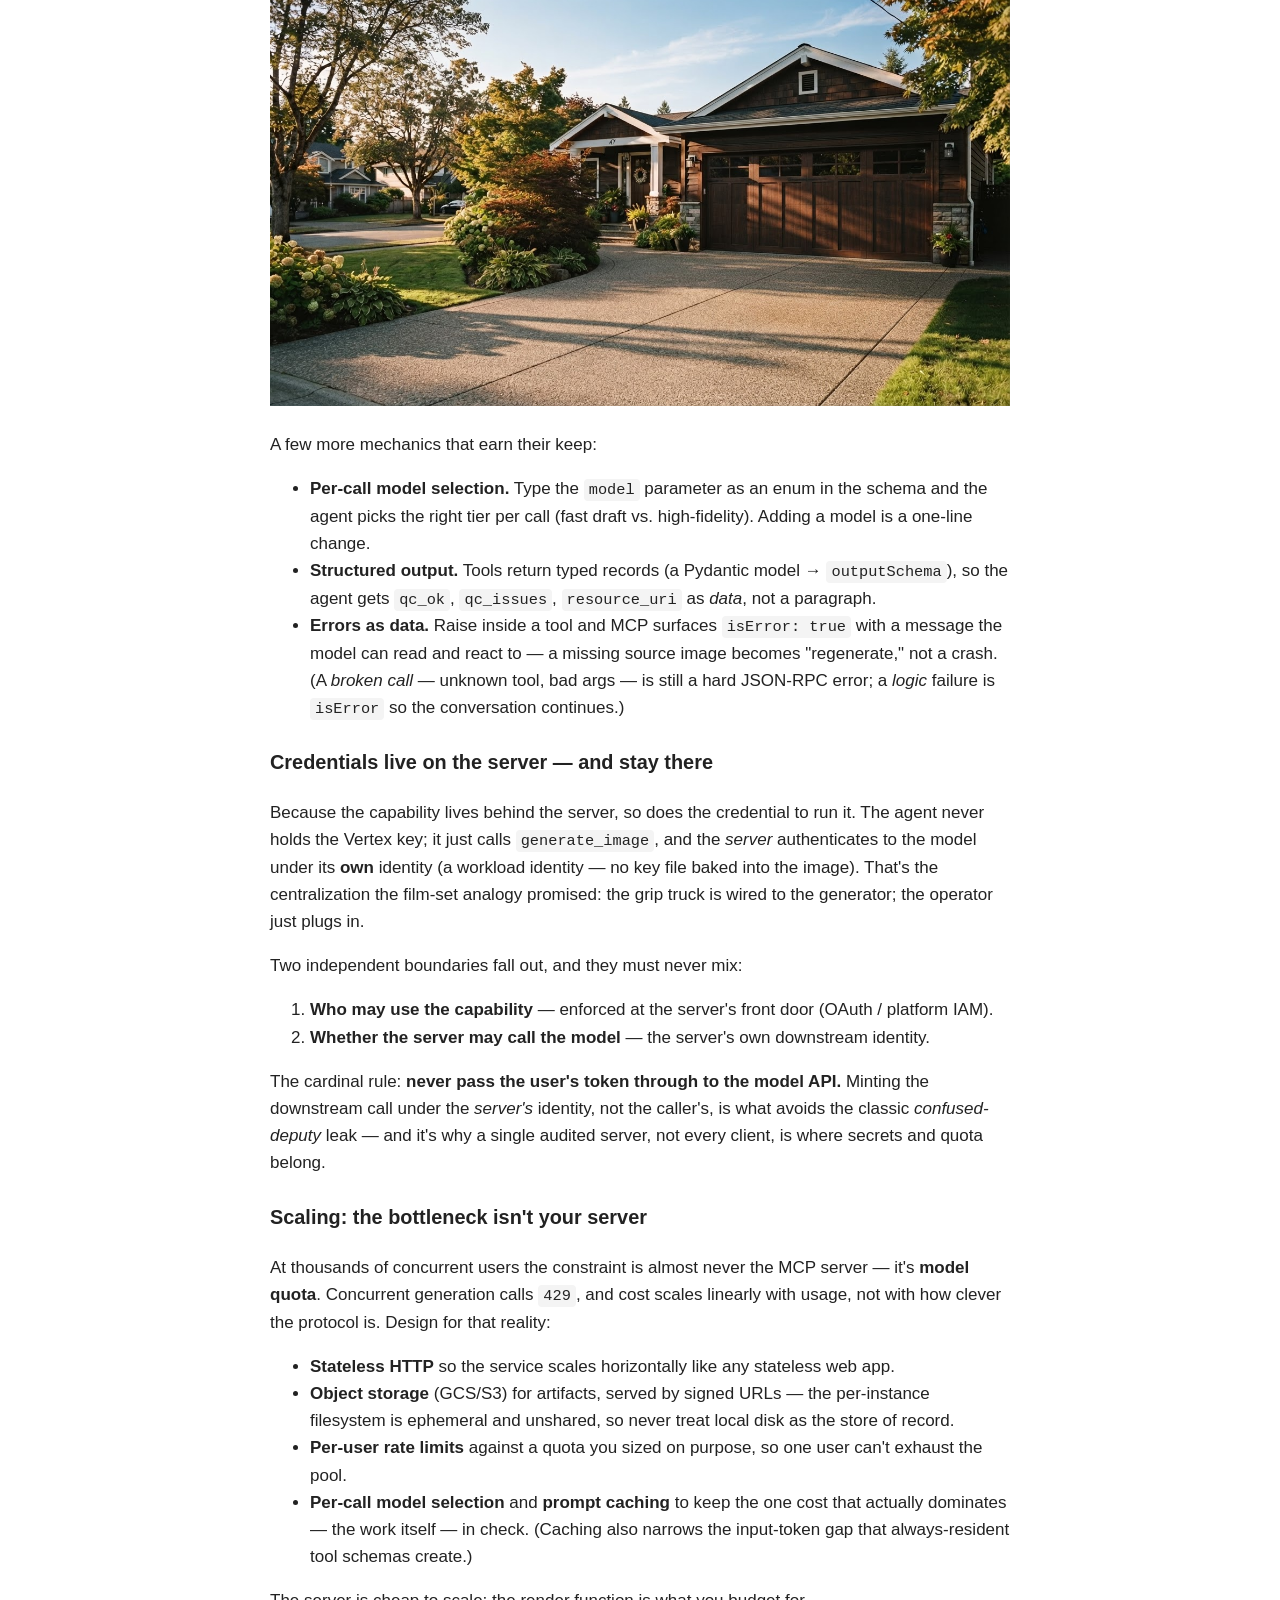
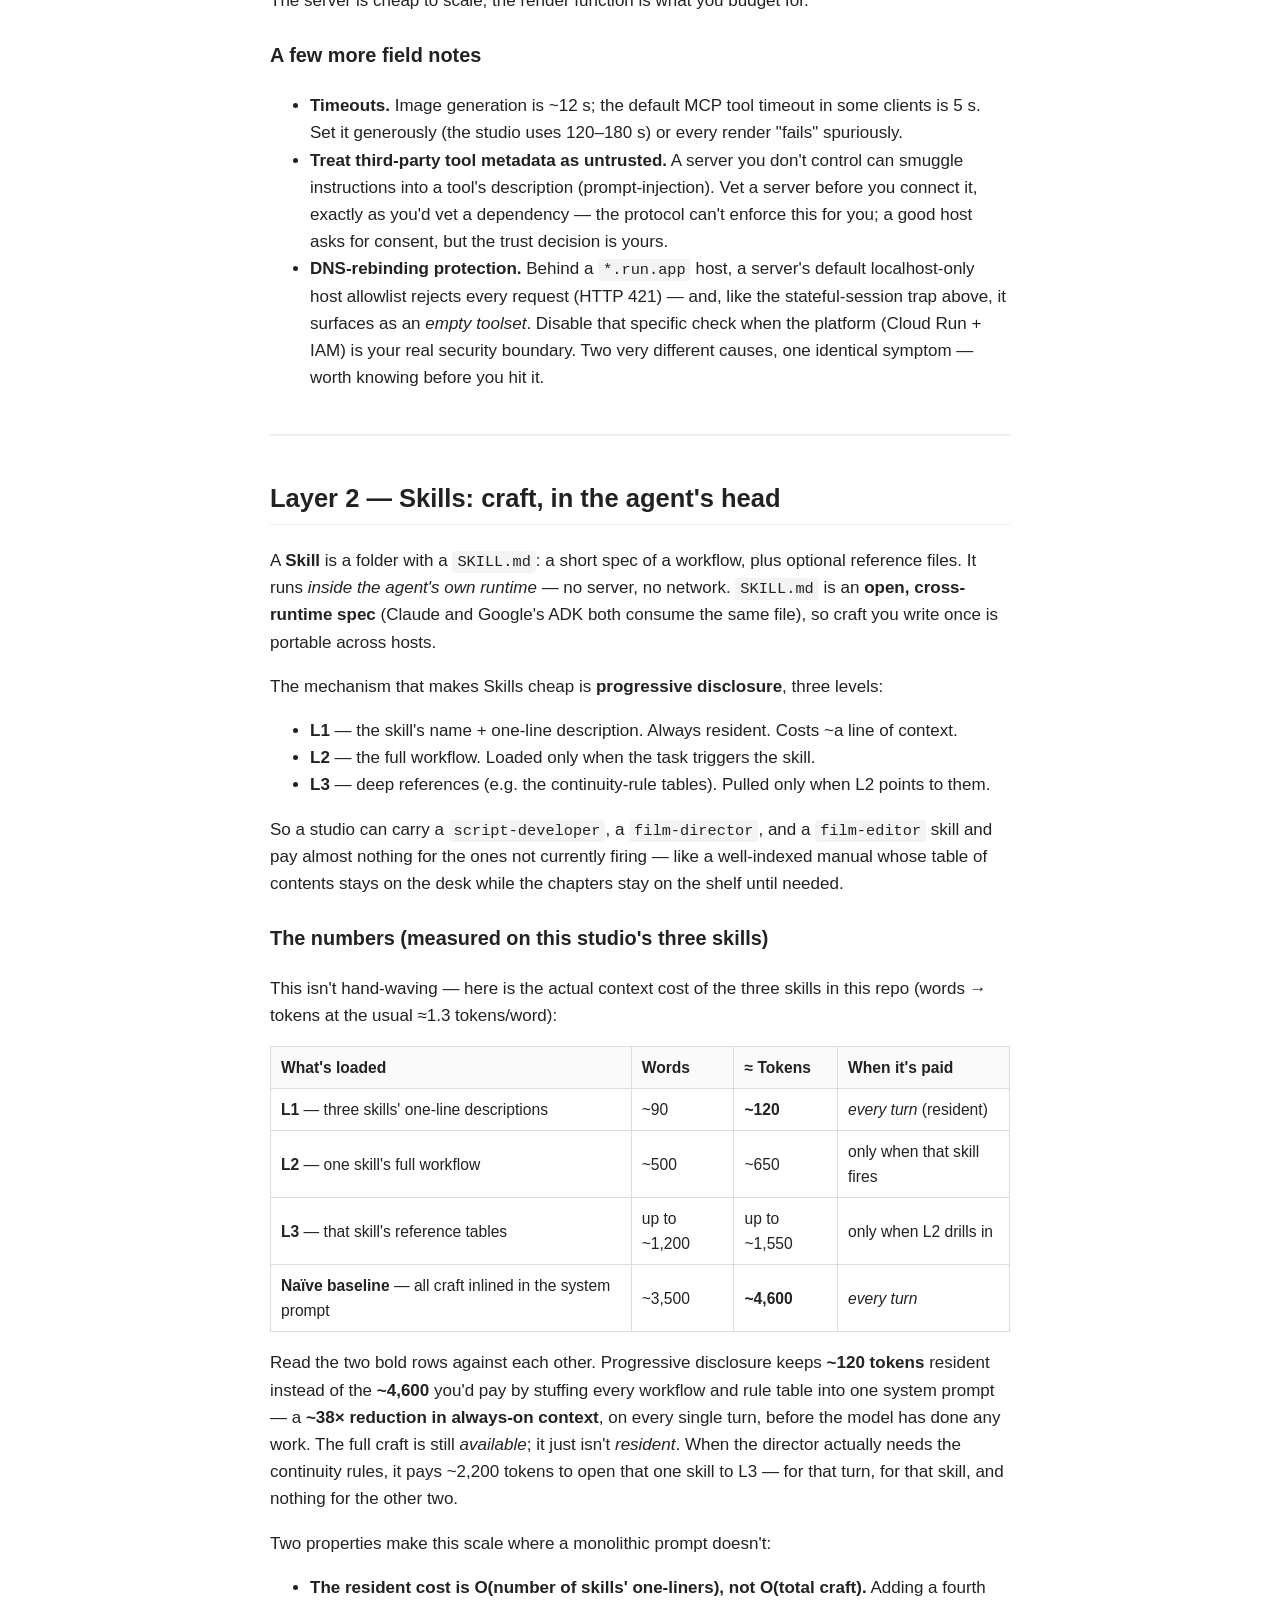
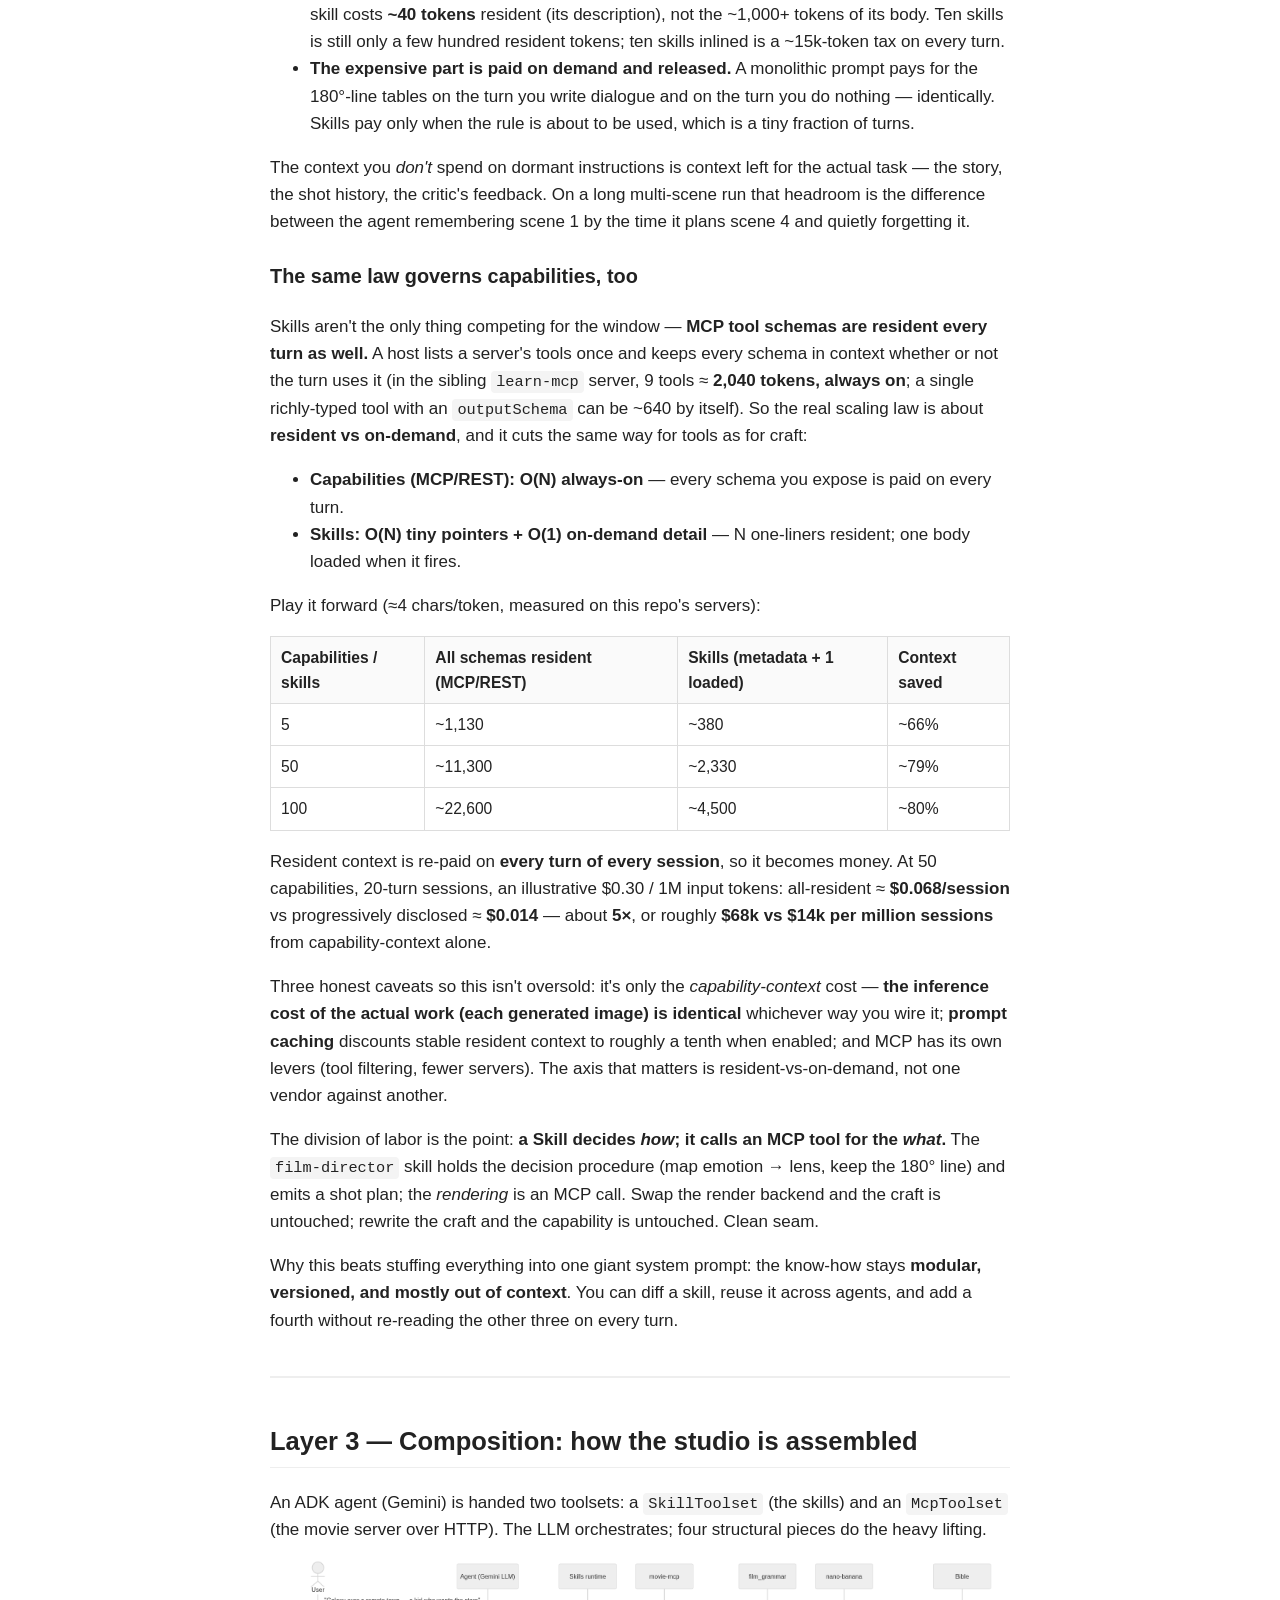
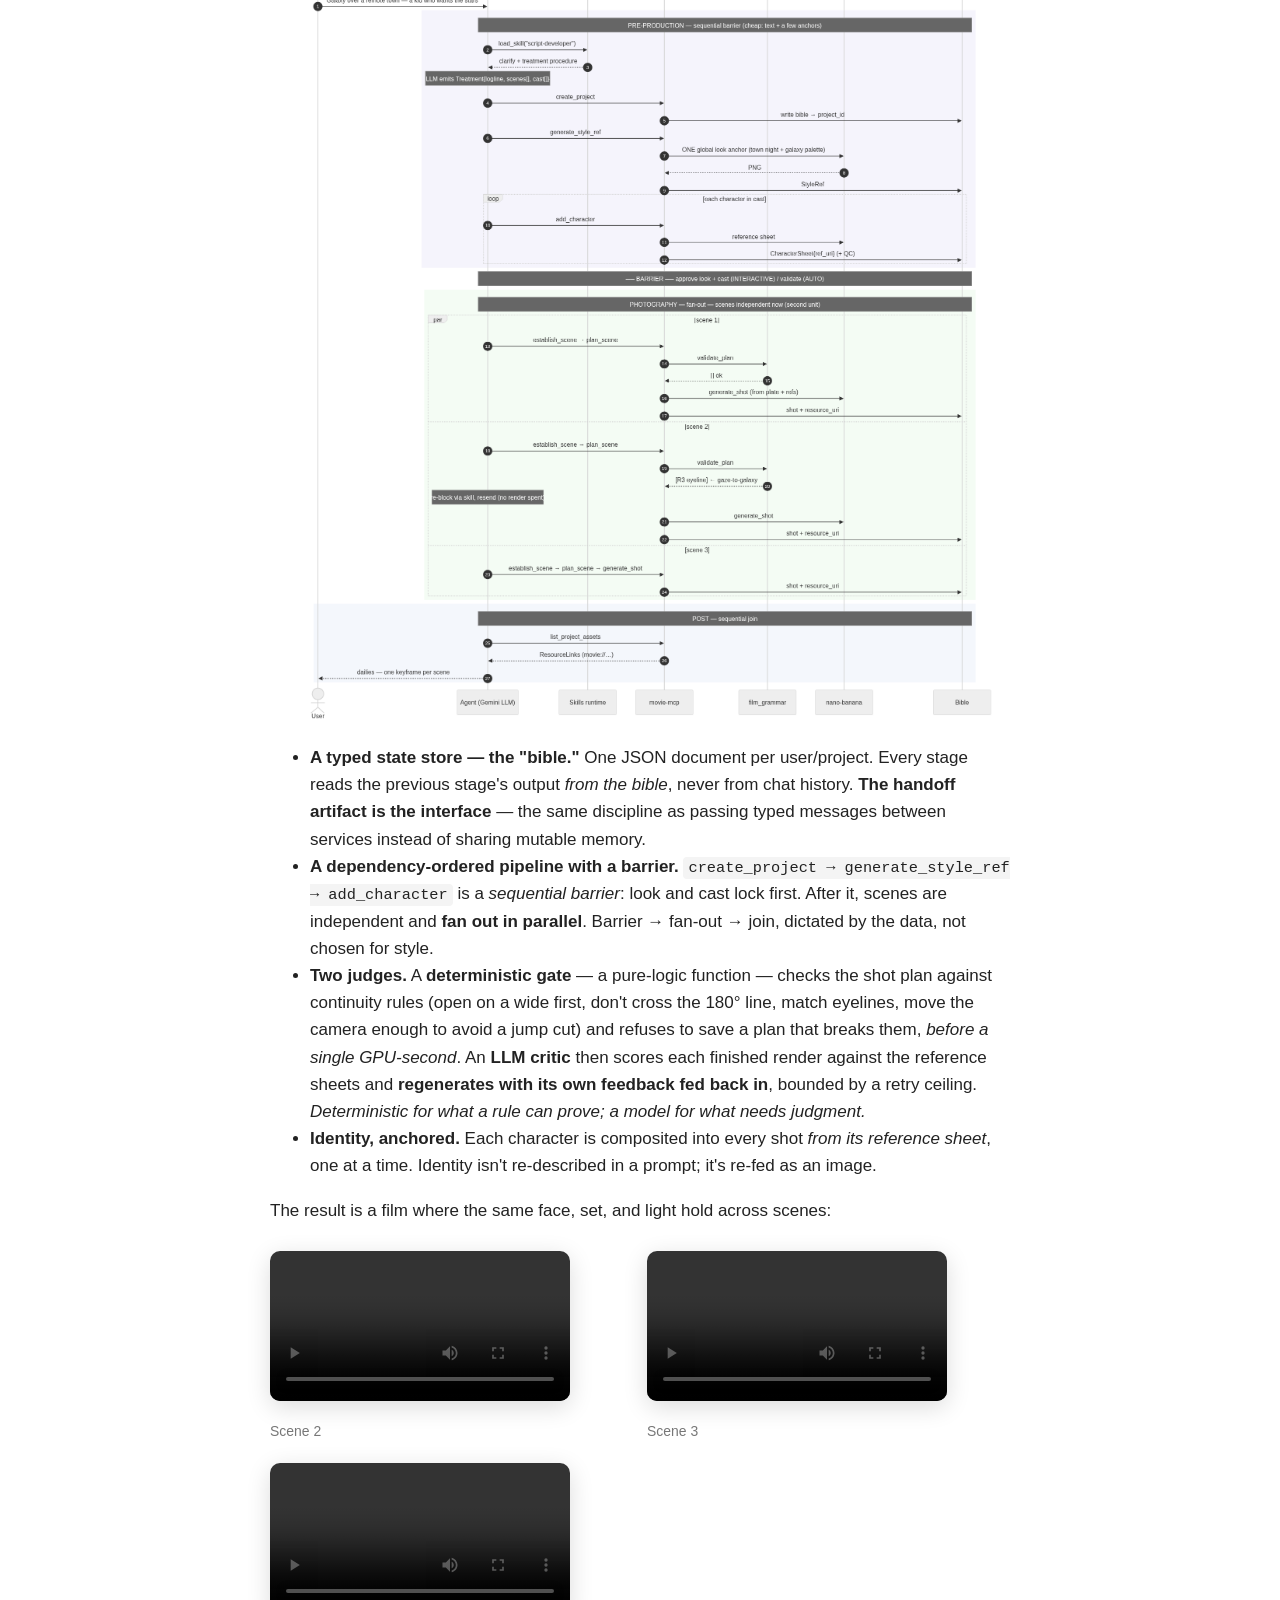
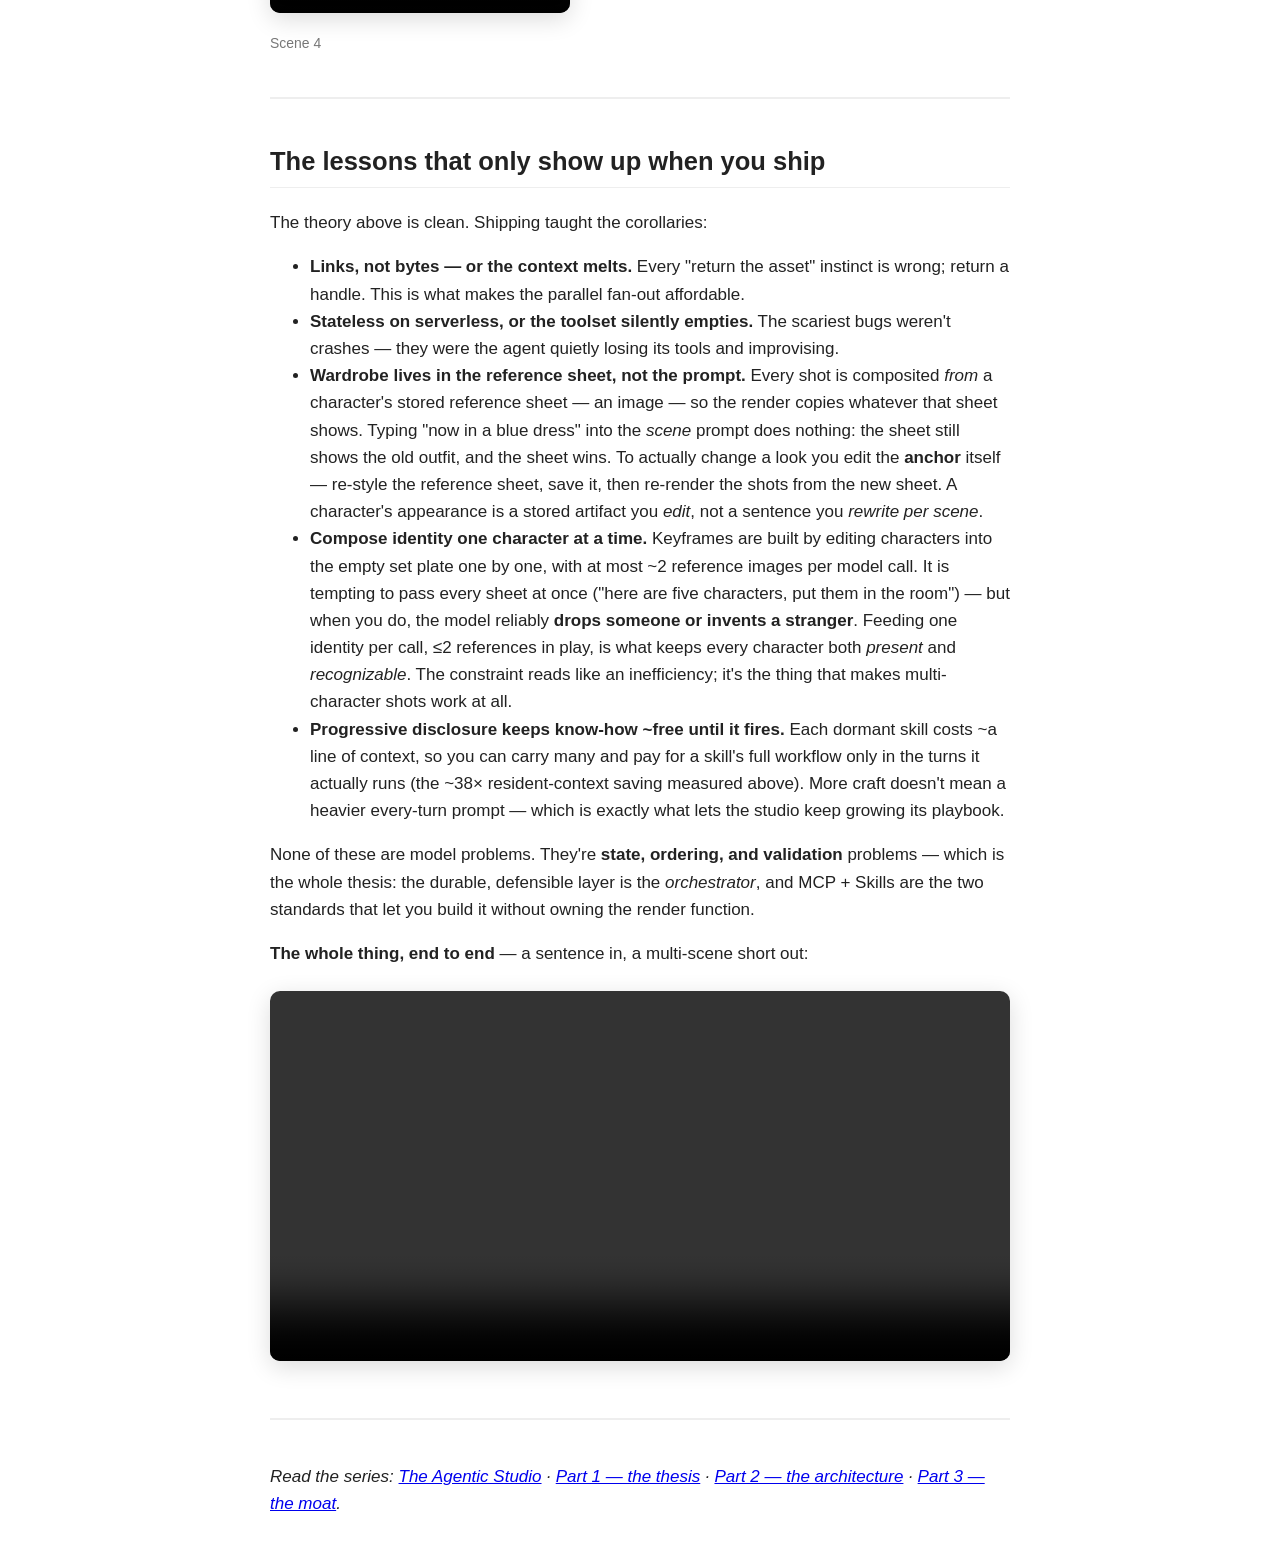
==== commit c91a9729: "Foundations: add worked M×N -> M+N example (4 apps × 3 capabilities: 12 integrations vs 7 pieces) gr" ====
--- a/docs/index.html
+++ b/docs/index.html
@@ -70,6 +70,23 @@
 do something well).</strong> They compose — a Skill's instructions can say "call <code>generate_image</code>," and that
 tool lives on an MCP server. And the dividing line that never moves is <strong>where the code runs</strong>: the
 Skill executes <em>in the agent</em>, the tool executes <em>on the server</em>. Wire them together; don't merge them.</p>
+<p><strong>The M×N → M+N collapse, counted.</strong> Say you run <strong>4 AI apps</strong> (a Gemini agent, Claude Desktop, an
+IDE assistant, a Slack bot) and want them to share <strong>3 capabilities</strong> (image generation, video, a
+story-bible database).</p>
+<ul>
+<li><em>Without a protocol,</em> every app hand-writes glue for every capability in that app's own
+  function-calling dialect: 4 × 3 = <strong>12 bespoke integrations</strong>. Add a 4th capability (music) and you
+  write it <strong>4 times</strong>, once per app. Add a 5th app and you re-wire <strong>3 capabilities</strong> into it. Cost
+  grows as <strong>M × N</strong> — the integration explosion.</li>
+<li><em>With MCP,</em> each capability is <strong>one server</strong> (3) and each app is <strong>one MCP client</strong> (4) — <strong>7
+  pieces</strong>, each built once. Add a capability → <strong>+1 server</strong>, and all 4 apps <em>discover</em> it through
+  <code>tools/list</code> with zero new glue. Add an app → <strong>+1 client</strong>, and it inherits all 3 capabilities for
+  free. Cost grows as <strong>M + N</strong>.</li>
+</ul>
+<p>That isn't hypothetical here: the single <code>movie-mcp</code> server in this repo is consumed <em>unchanged</em> by
+the ADK director agent (<code>movie_agent</code>), the <code>movie_studio</code> web UI, and <code>adk web</code> — three very
+different hosts, zero per-host tool integration, because discovery does the wiring at runtime. Write a
+new tool on the server and all three light up on their next connection.</p>
 <p>Rule of thumb: one tool in one app you own → just hardcode the API call. The moment a capability must
 be <strong>reused across apps, shared, credentialed, or discovered at runtime</strong> → MCP earns its keep.</p>
 <h2>What it looks like in practice</h2>
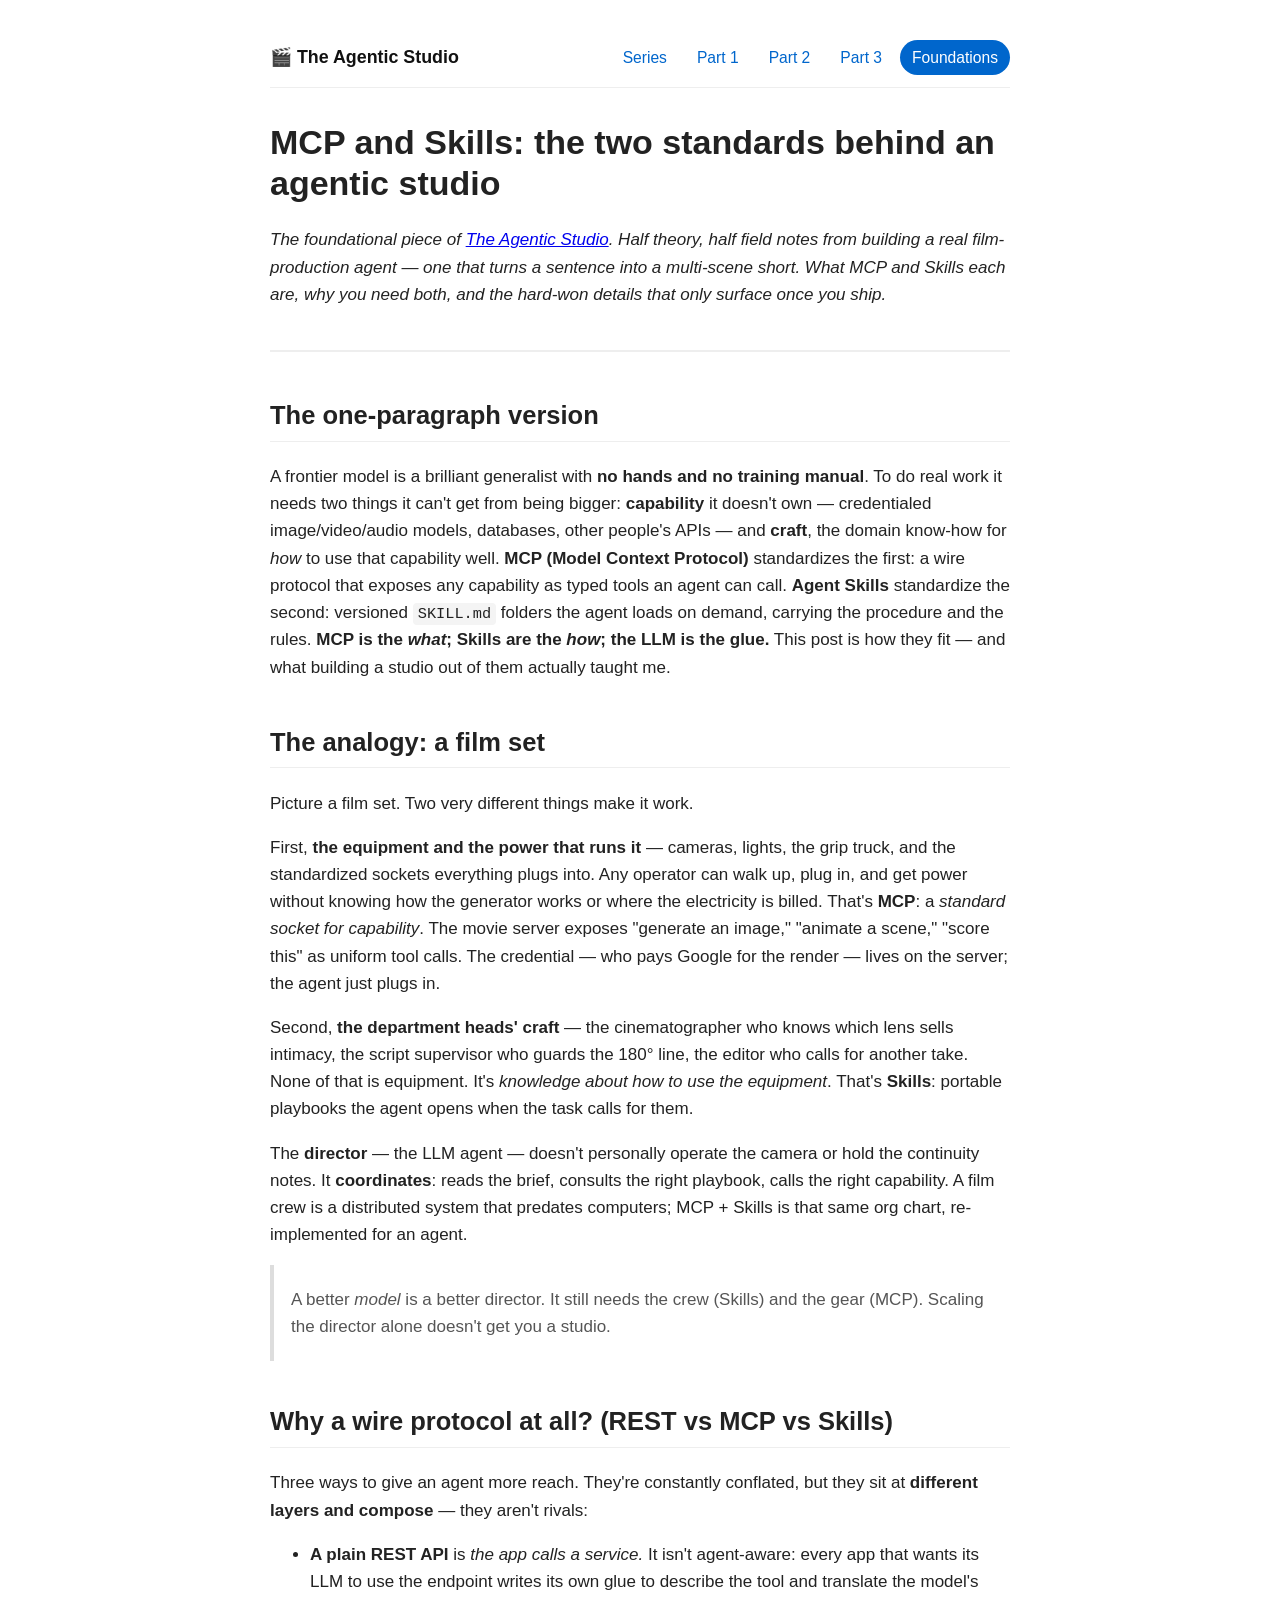
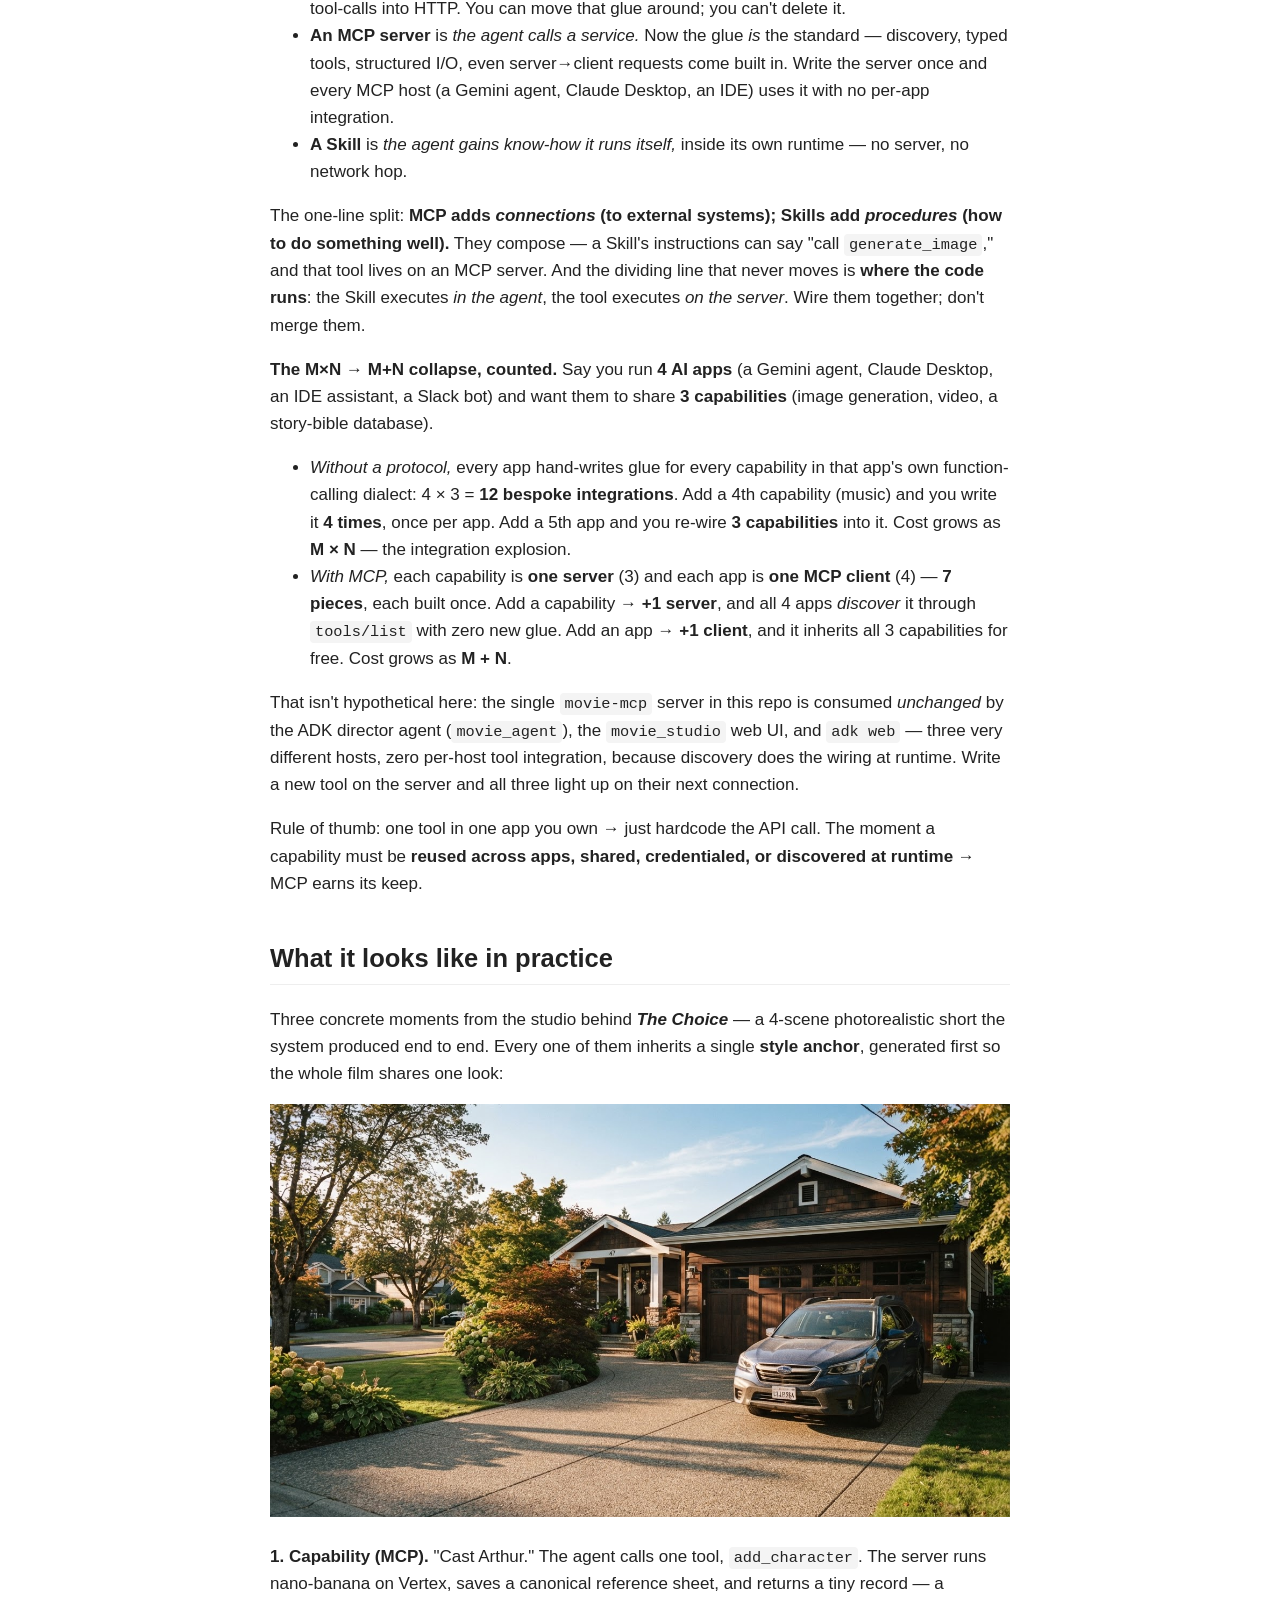
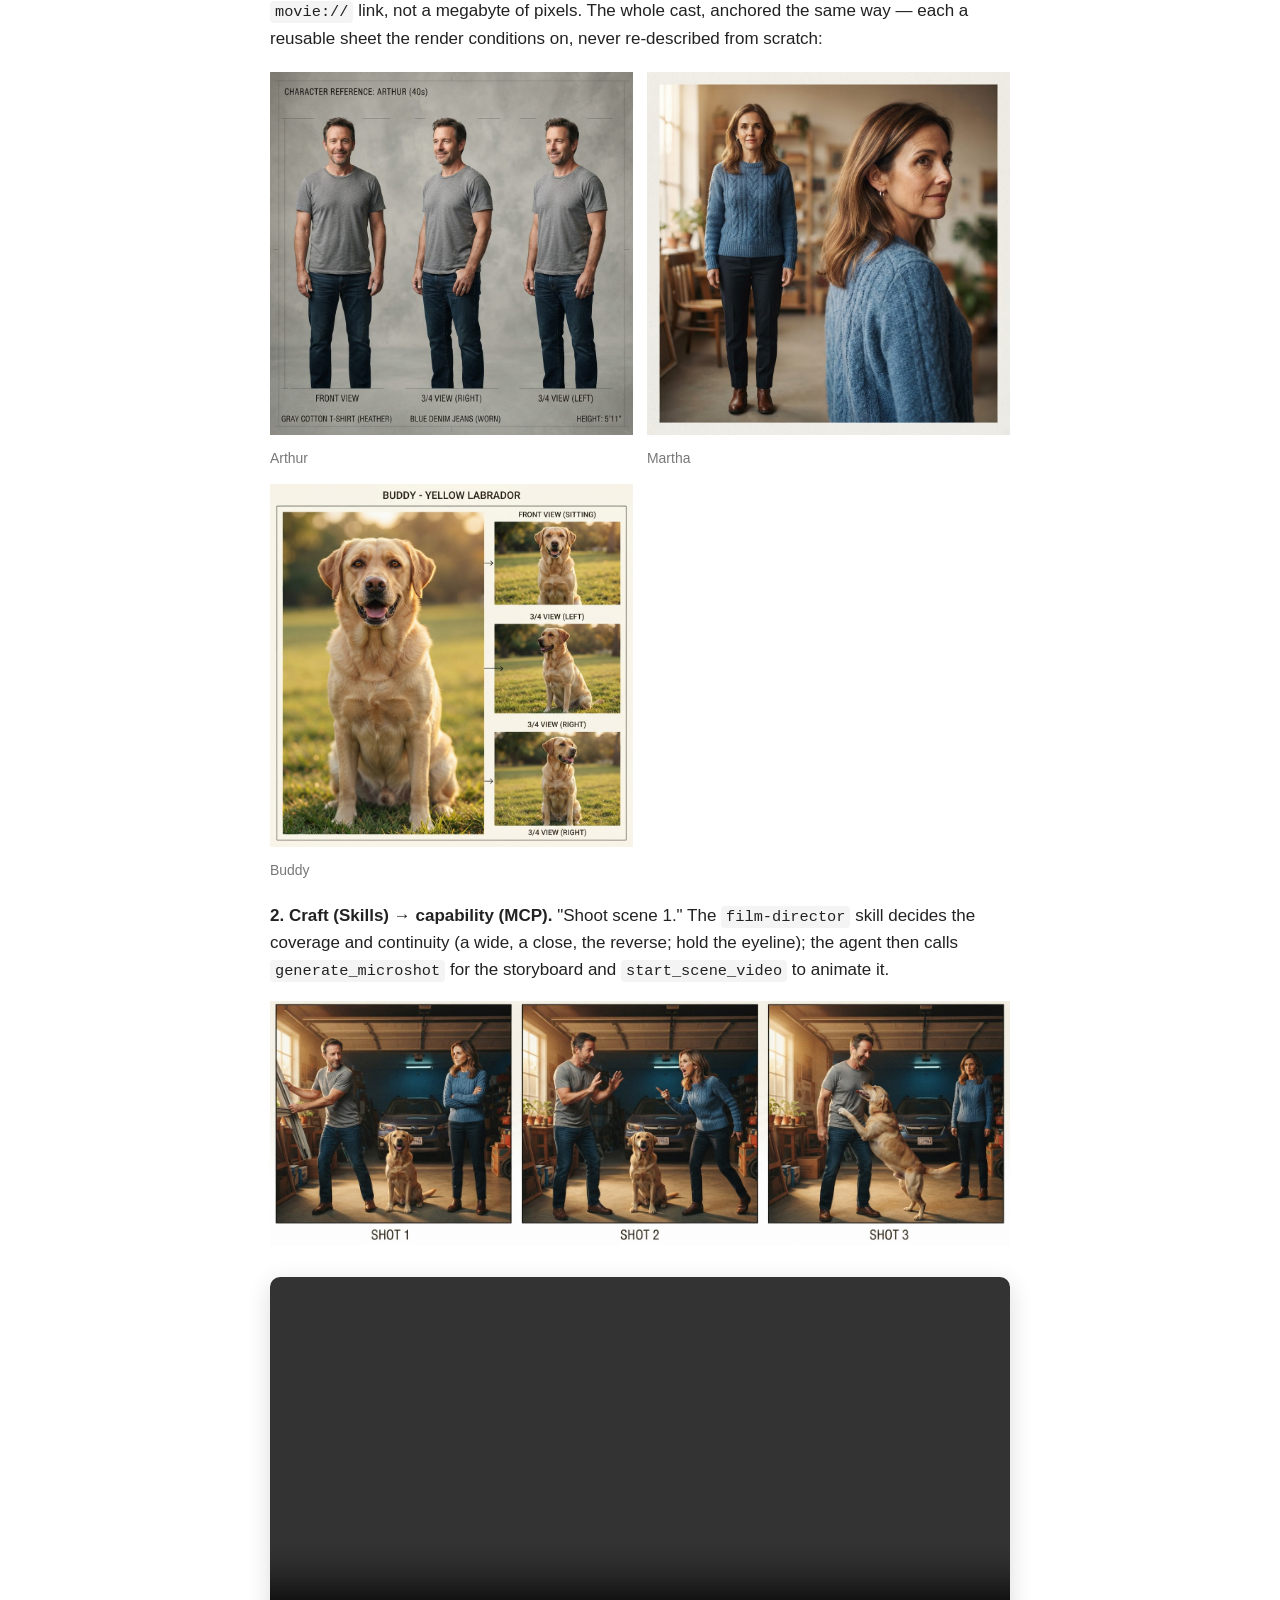
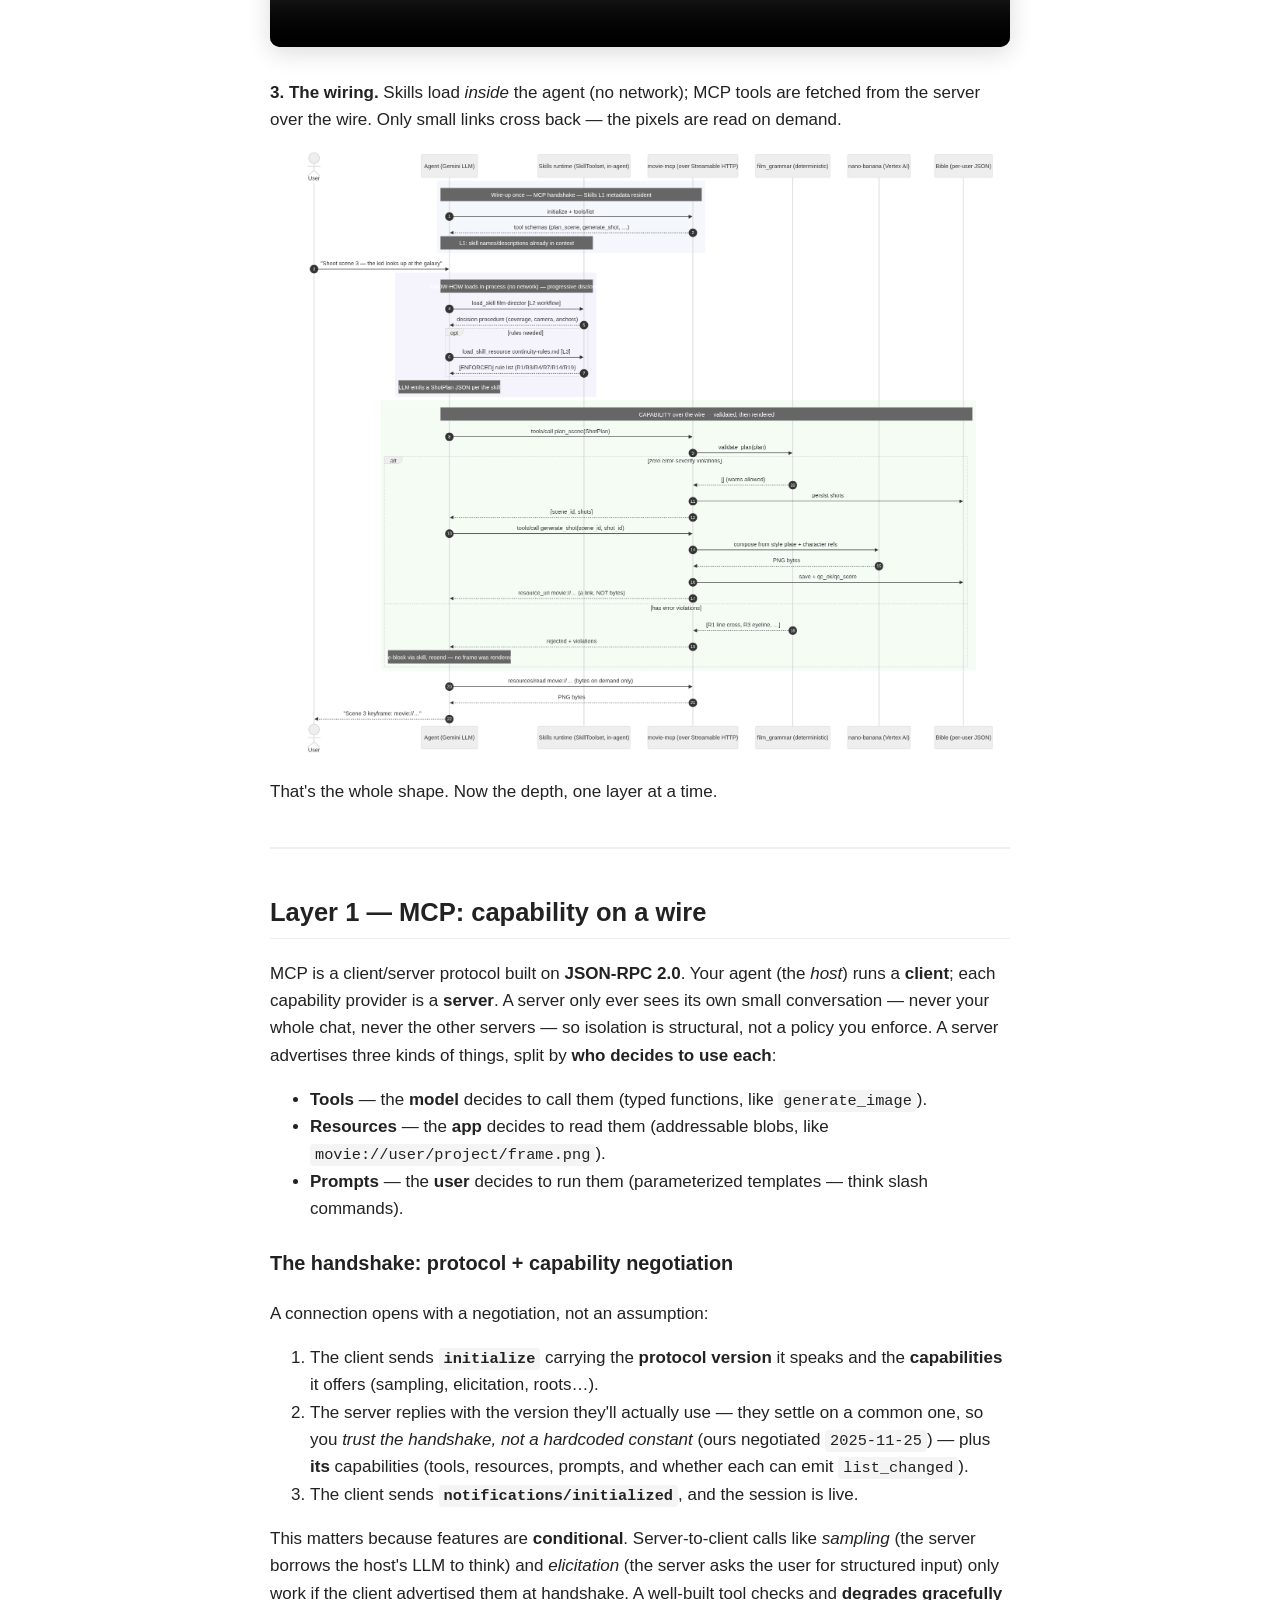
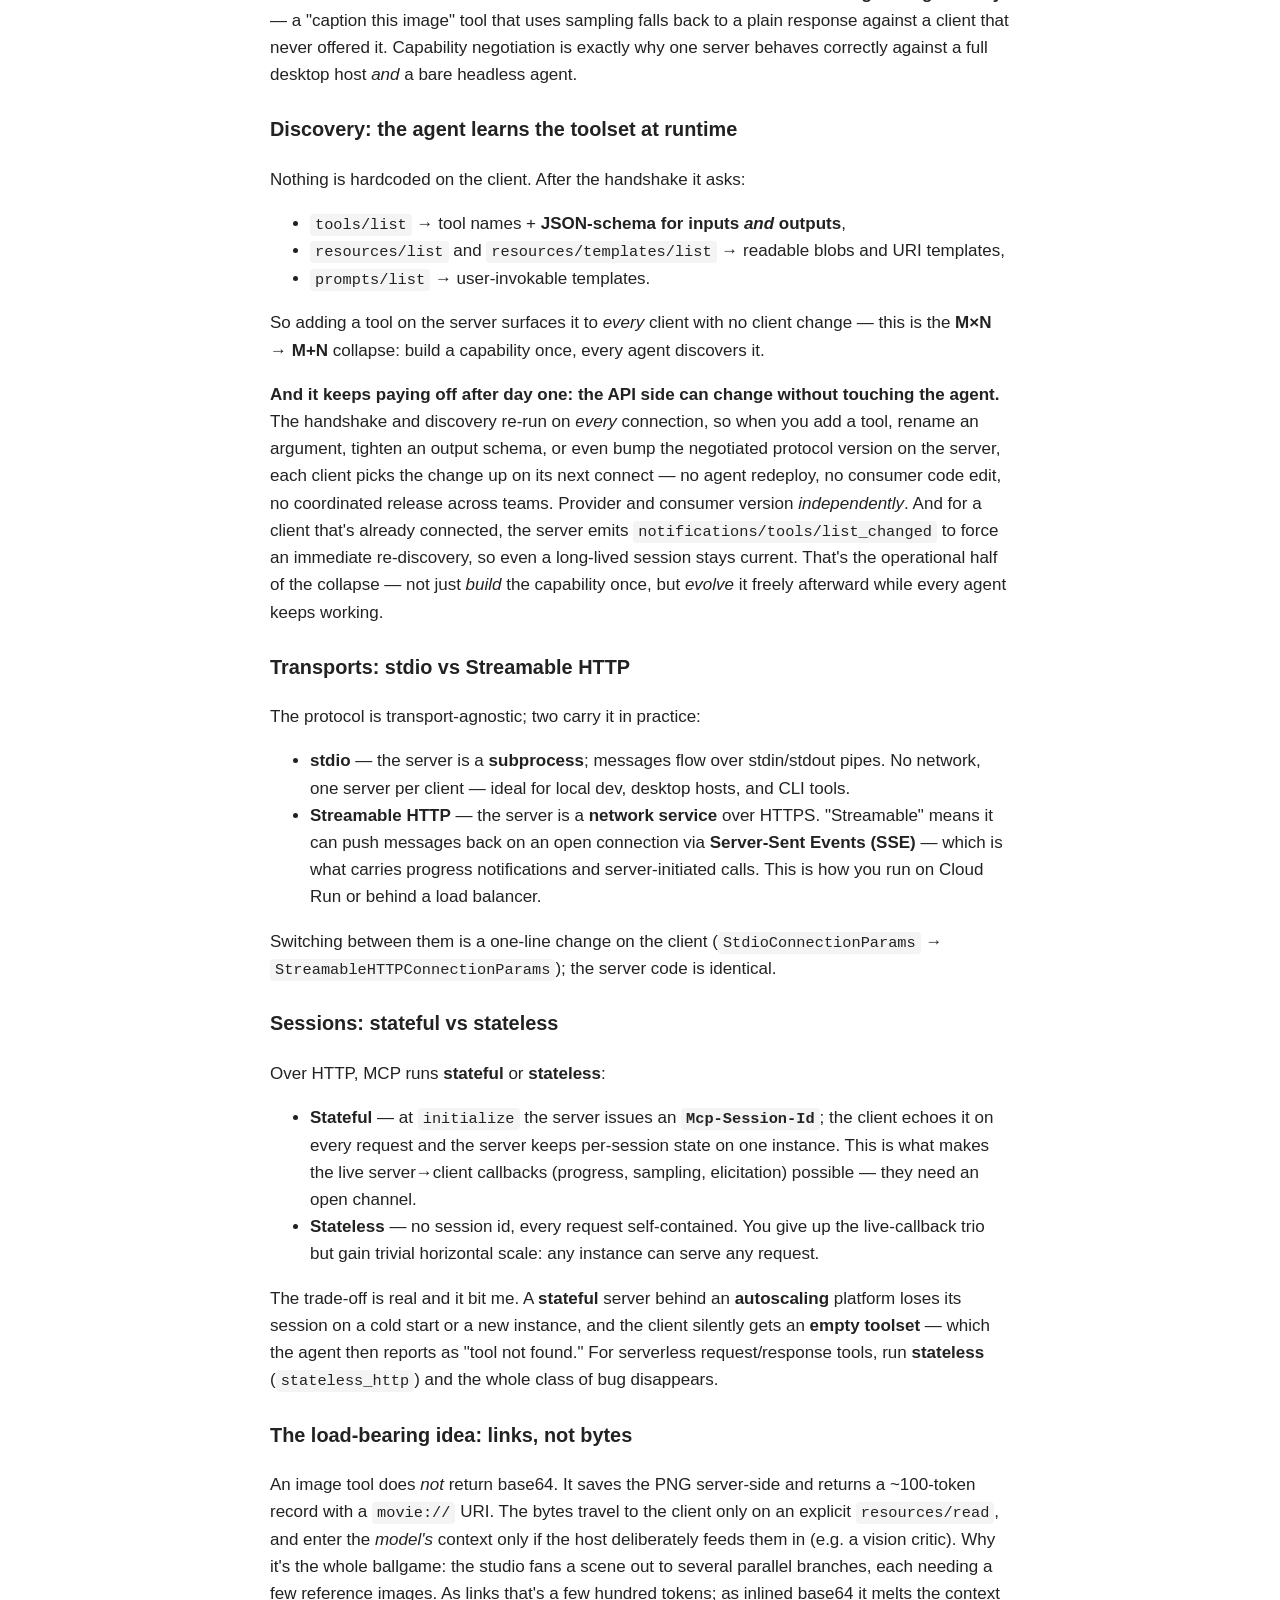
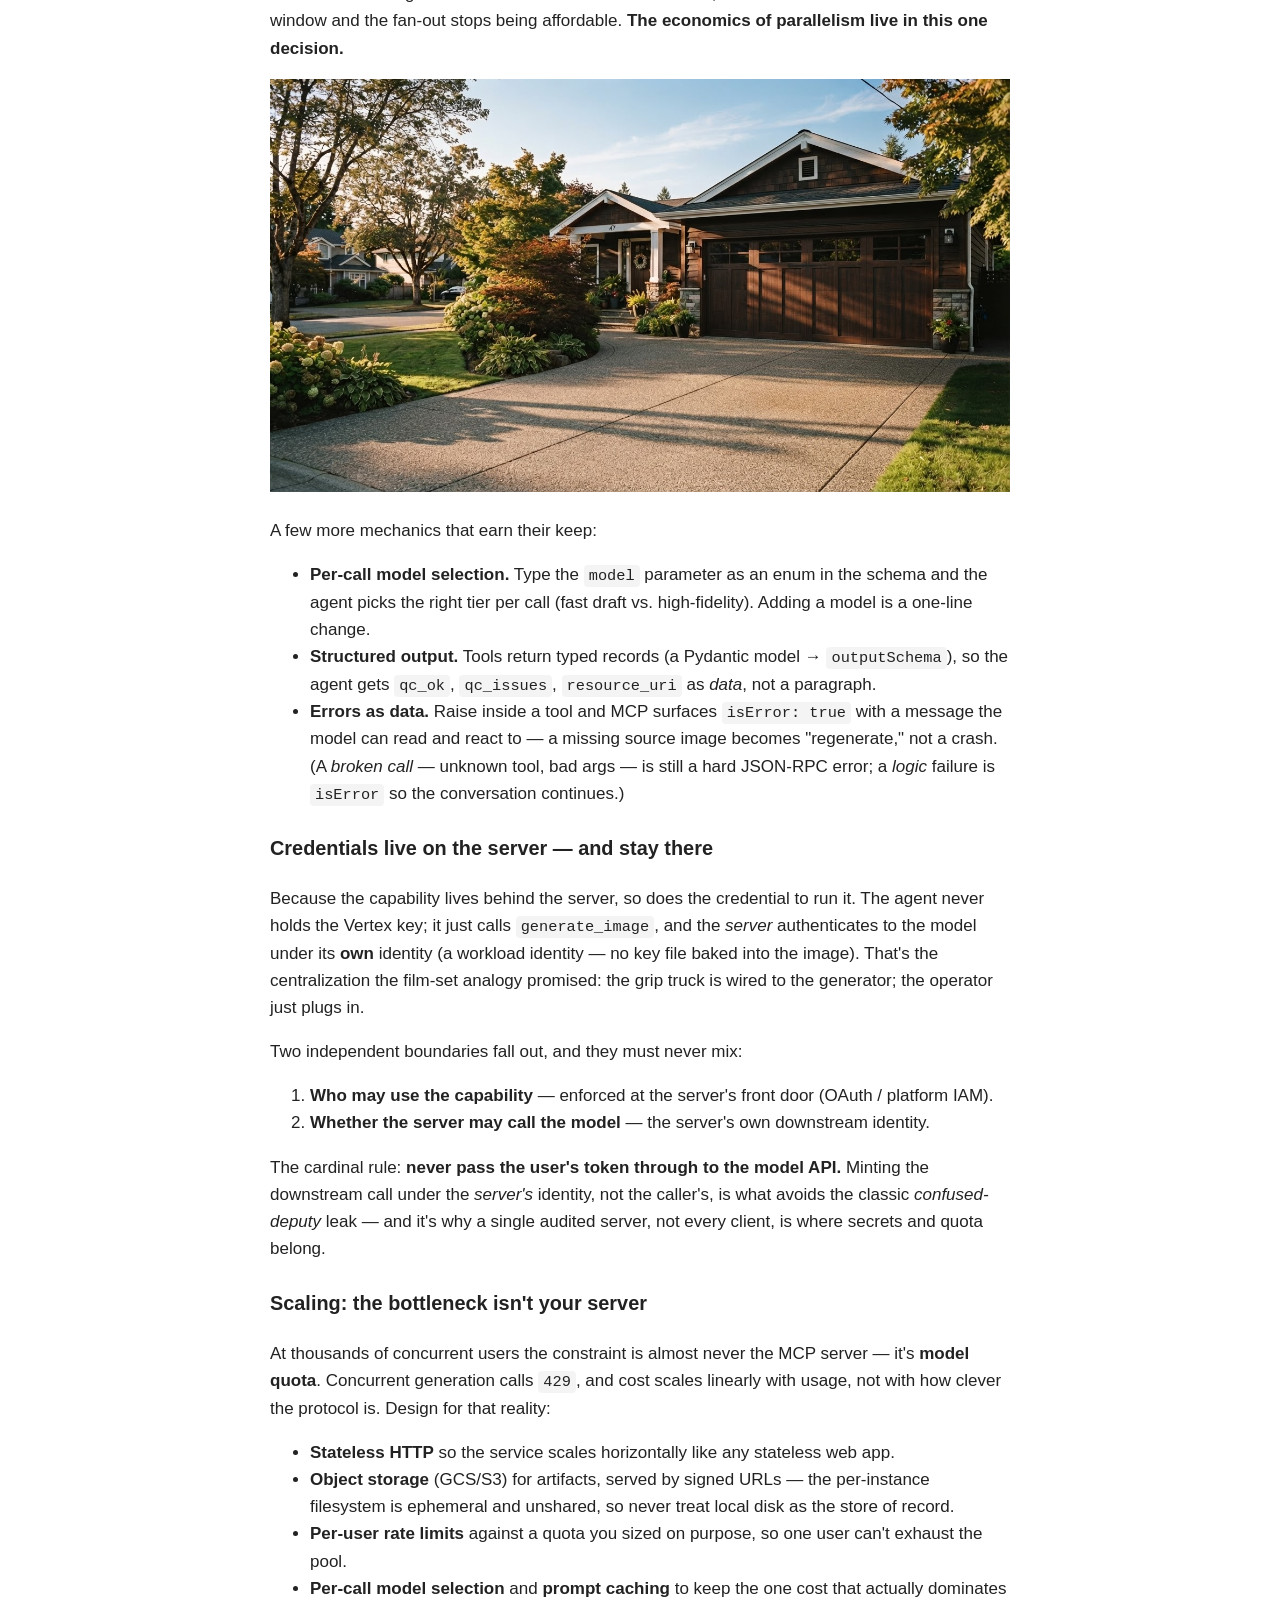
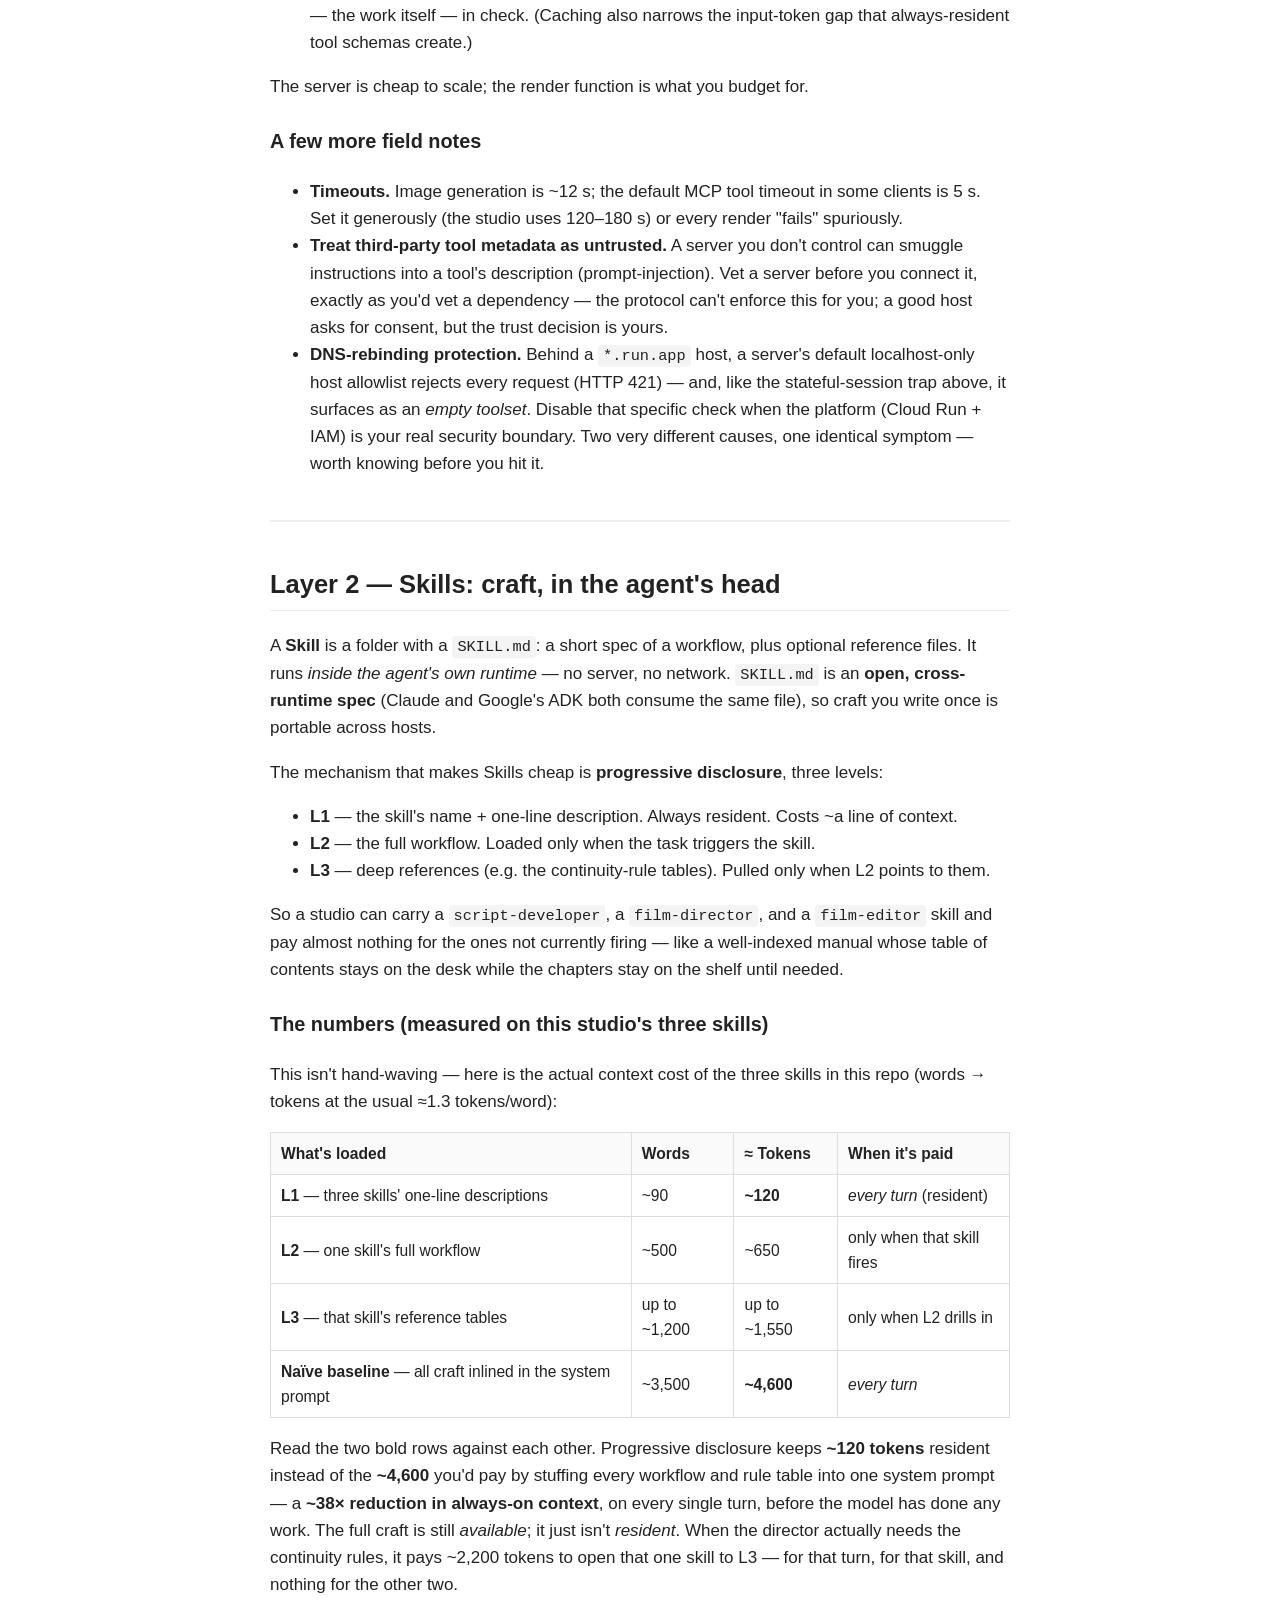
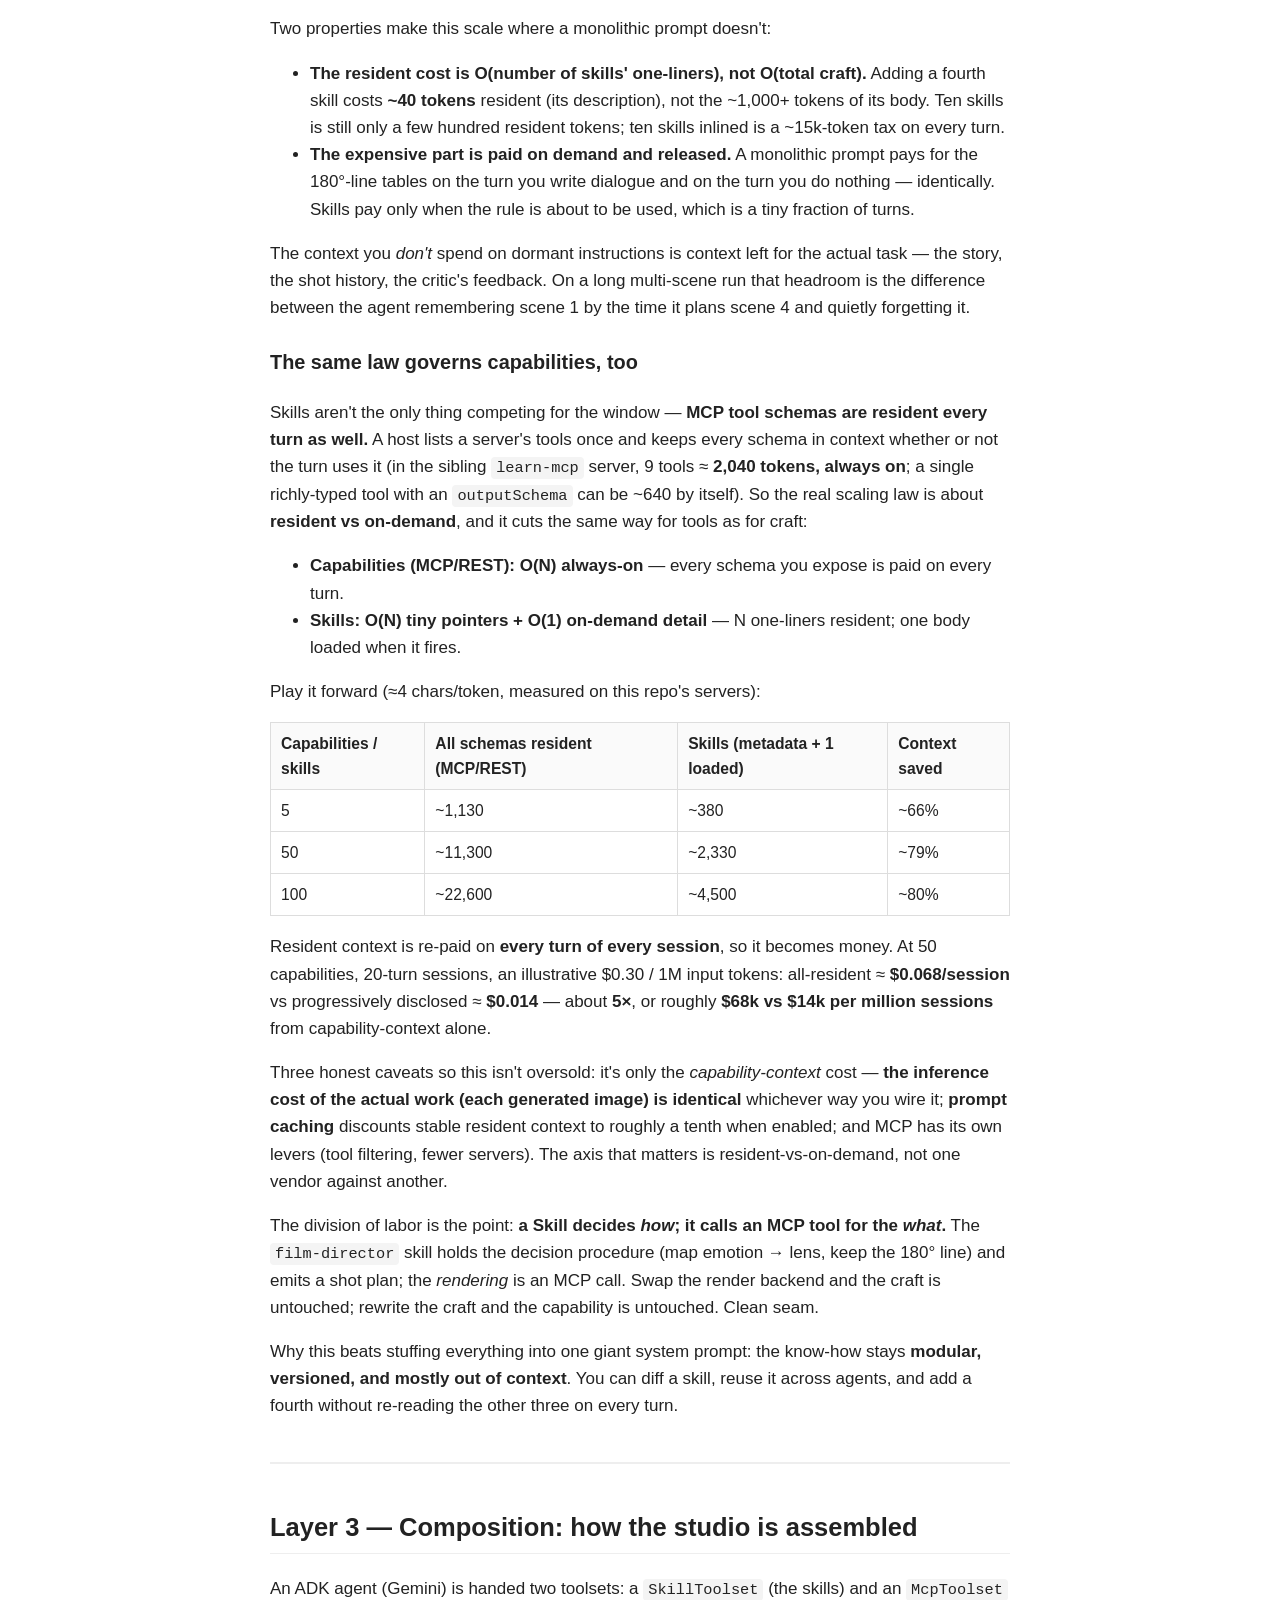
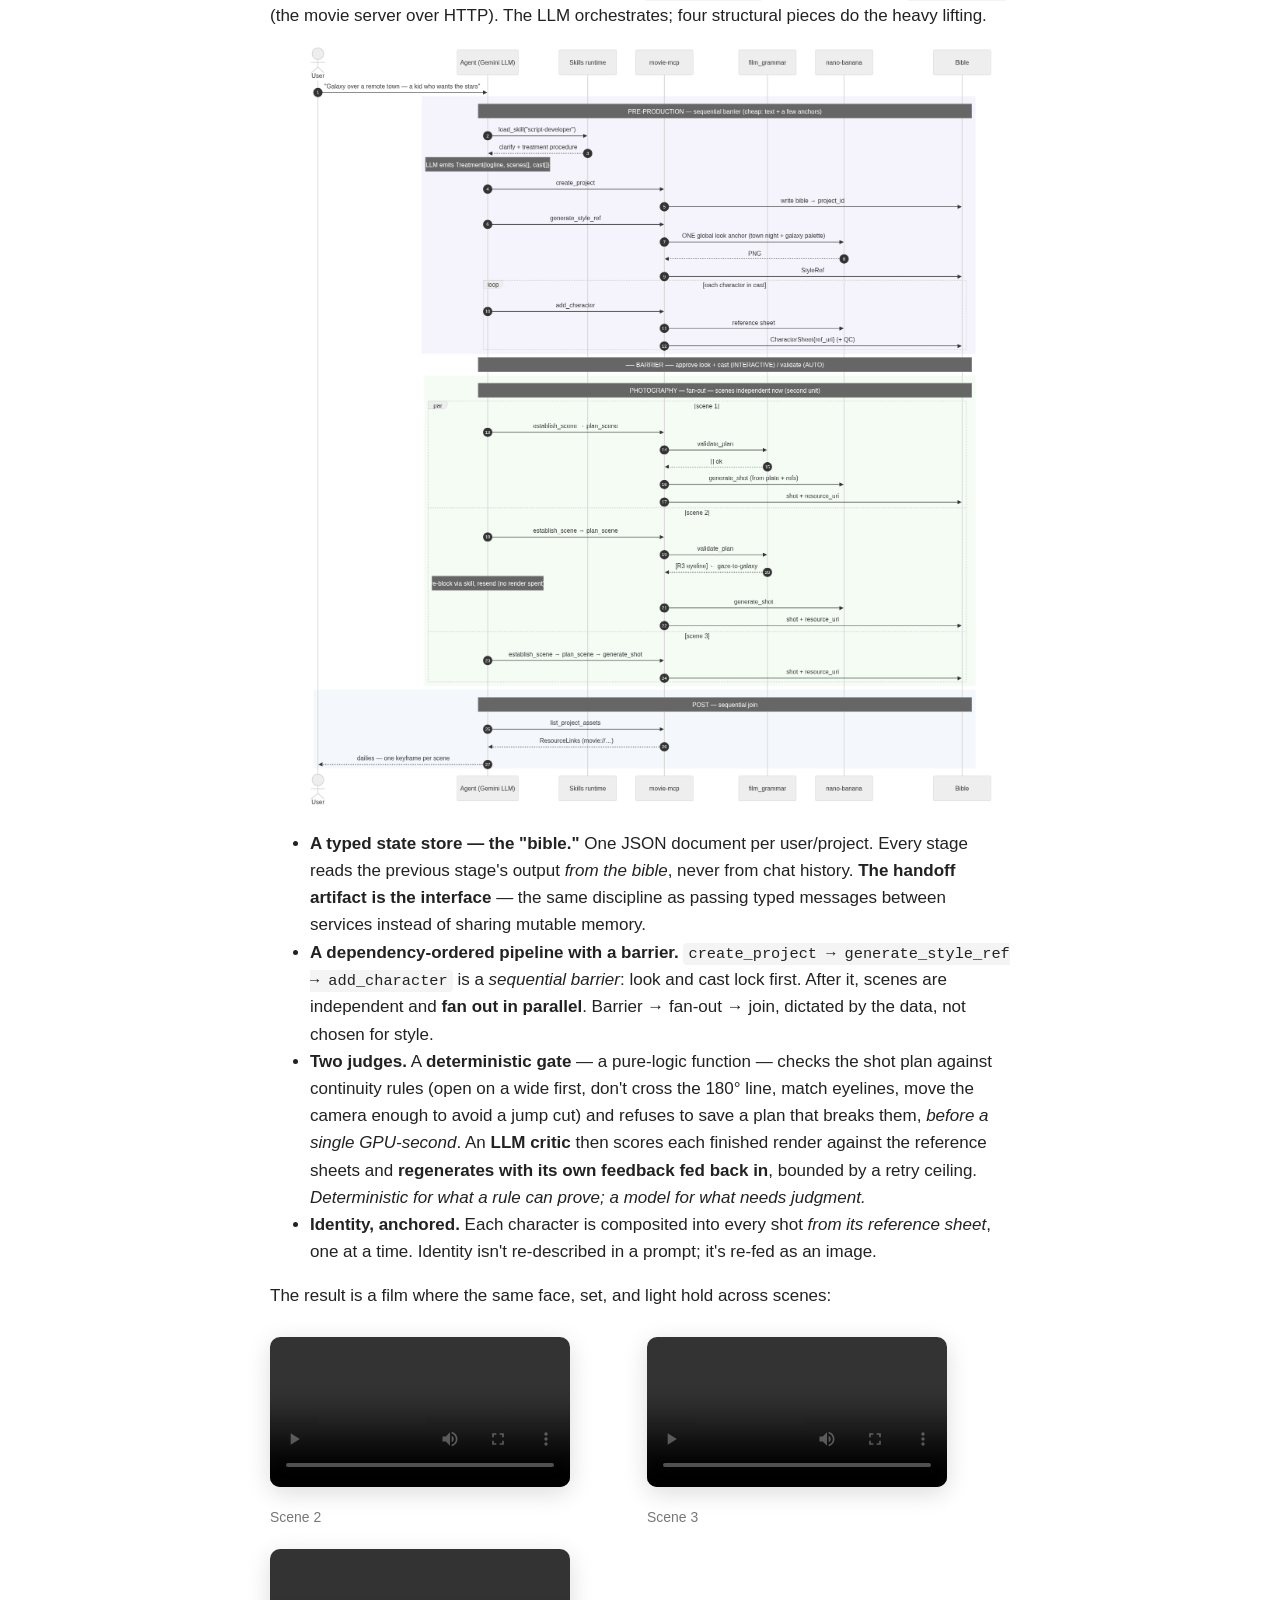
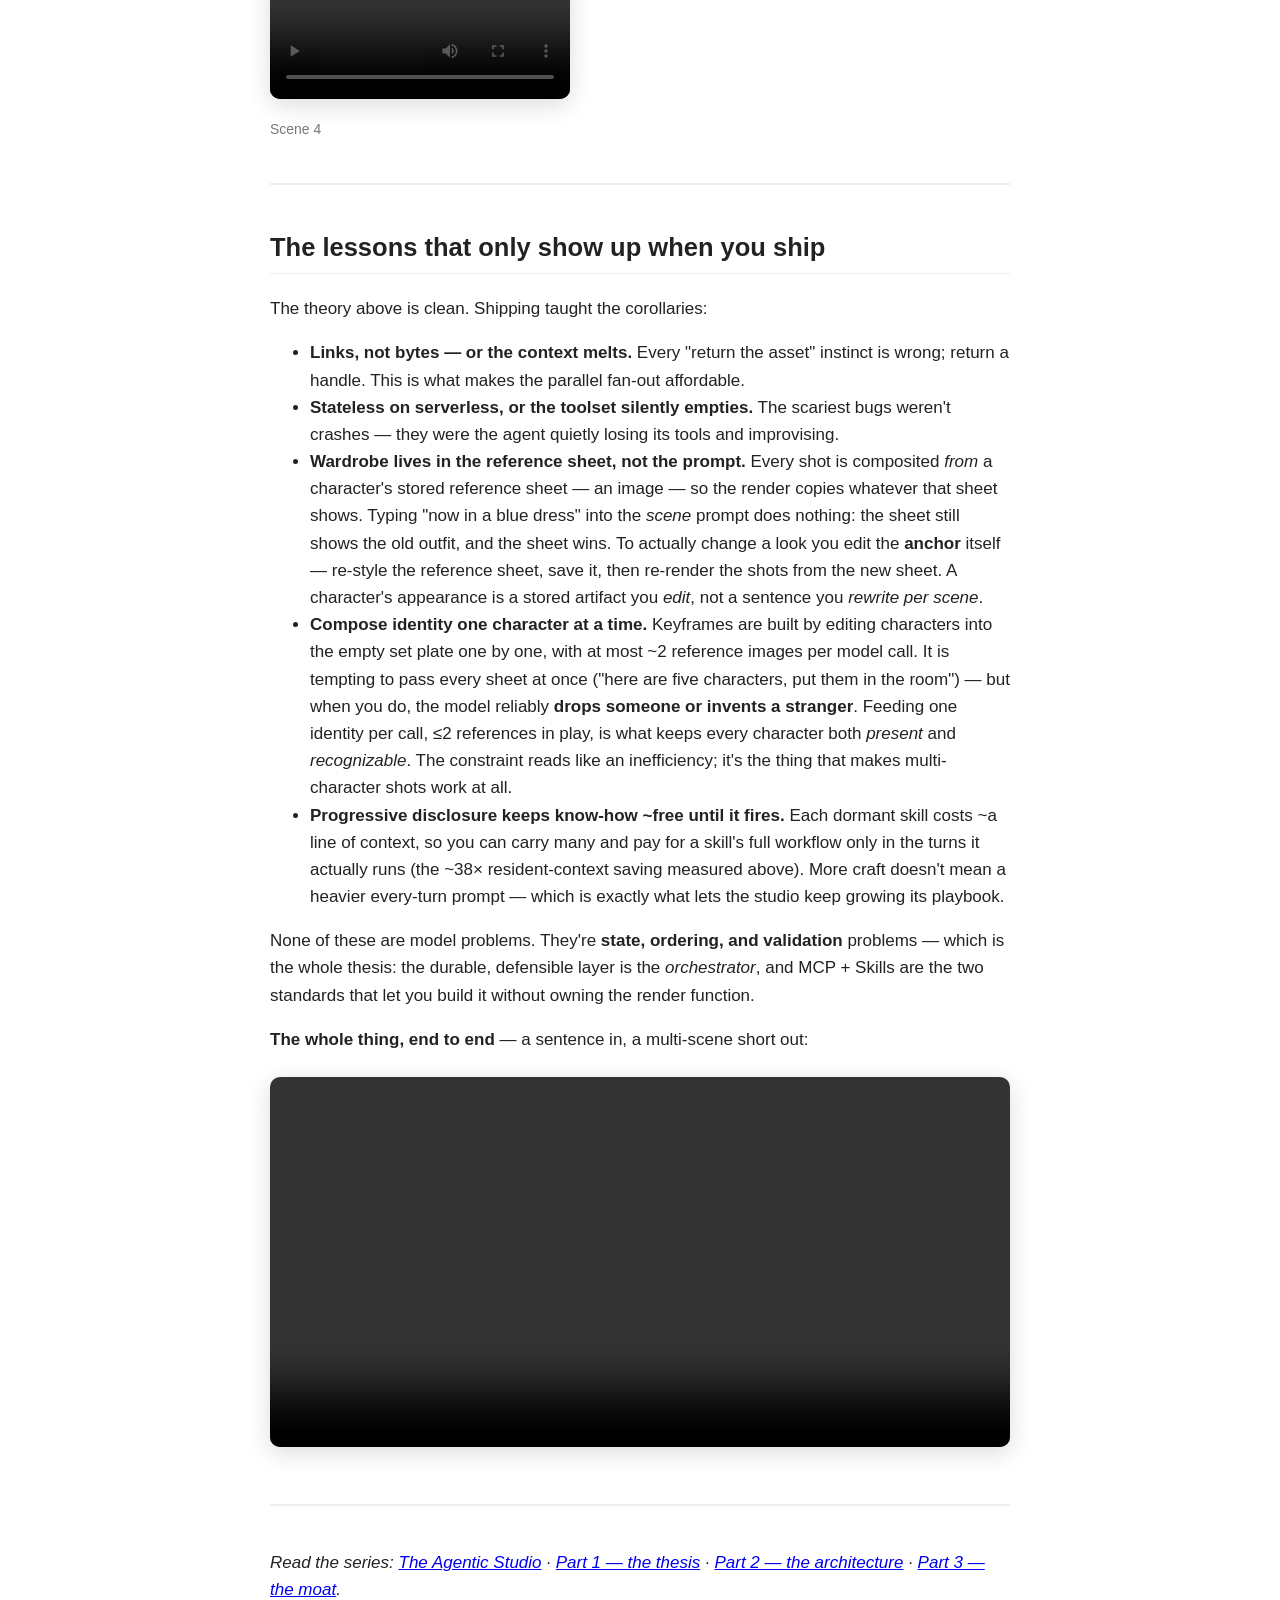
==== commit 87dabde7: "Blog: swap storyboard to a genuine 3-panel image (SHOT 1/2/3, full cast) across all pages + fix capt" ====
--- a/docs/index.html
+++ b/docs/index.html
@@ -107,7 +107,7 @@
 <p><strong>2. Craft (Skills) → capability (MCP).</strong> "Shoot scene 1." The <code>film-director</code> skill decides the
 coverage and continuity (a wide, a close, the reverse; hold the eyeline); the agent then calls
 <code>generate_microshot</code> for the storyboard and <code>start_scene_video</code> to animate it.</p>
-<p><img alt="A 3-panel micro-shot storyboard for one scene" src="media/choice-storyboard-s1.png" /></p>
+<p><img alt="A 3-panel micro-shot storyboard — SHOT 1 / 2 / 3 of one scene, same cast and set across all three" src="media/choice-storyboard-3shot.png" /></p>
 <video controls preload="metadata" src="media/choice-scene-1.mp4" style="width:100%"></video>
 
 <p><strong>3. The wiring.</strong> Skills load <em>inside</em> the agent (no network); MCP tools are fetched from the server
@@ -149,9 +149,15 @@
 <li><code>prompts/list</code> → user-invokable templates.</li>
 </ul>
 <p>So adding a tool on the server surfaces it to <em>every</em> client with no client change — this is the
-<strong>M×N → M+N</strong> collapse: build a capability once, every agent discovers it. Servers can also emit
-<code>notifications/tools/list_changed</code> so a long-lived client re-discovers a toolset that changed
-mid-session.</p>
+<strong>M×N → M+N</strong> collapse: build a capability once, every agent discovers it.</p>
+<p><strong>And it keeps paying off after day one: the API side can change without touching the agent.</strong> The
+handshake and discovery re-run on <em>every</em> connection, so when you add a tool, rename an argument,
+tighten an output schema, or even bump the negotiated protocol version on the server, each client
+picks the change up on its next connect — no agent redeploy, no consumer code edit, no coordinated
+release across teams. Provider and consumer version <em>independently</em>. And for a client that's already
+connected, the server emits <code>notifications/tools/list_changed</code> to force an immediate re-discovery, so
+even a long-lived session stays current. That's the operational half of the collapse — not just
+<em>build</em> the capability once, but <em>evolve</em> it freely afterward while every agent keeps working.</p>
 <h3>Transports: stdio vs Streamable HTTP</h3>
 <p>The protocol is transport-agnostic; two carry it in practice:</p>
 <ul>
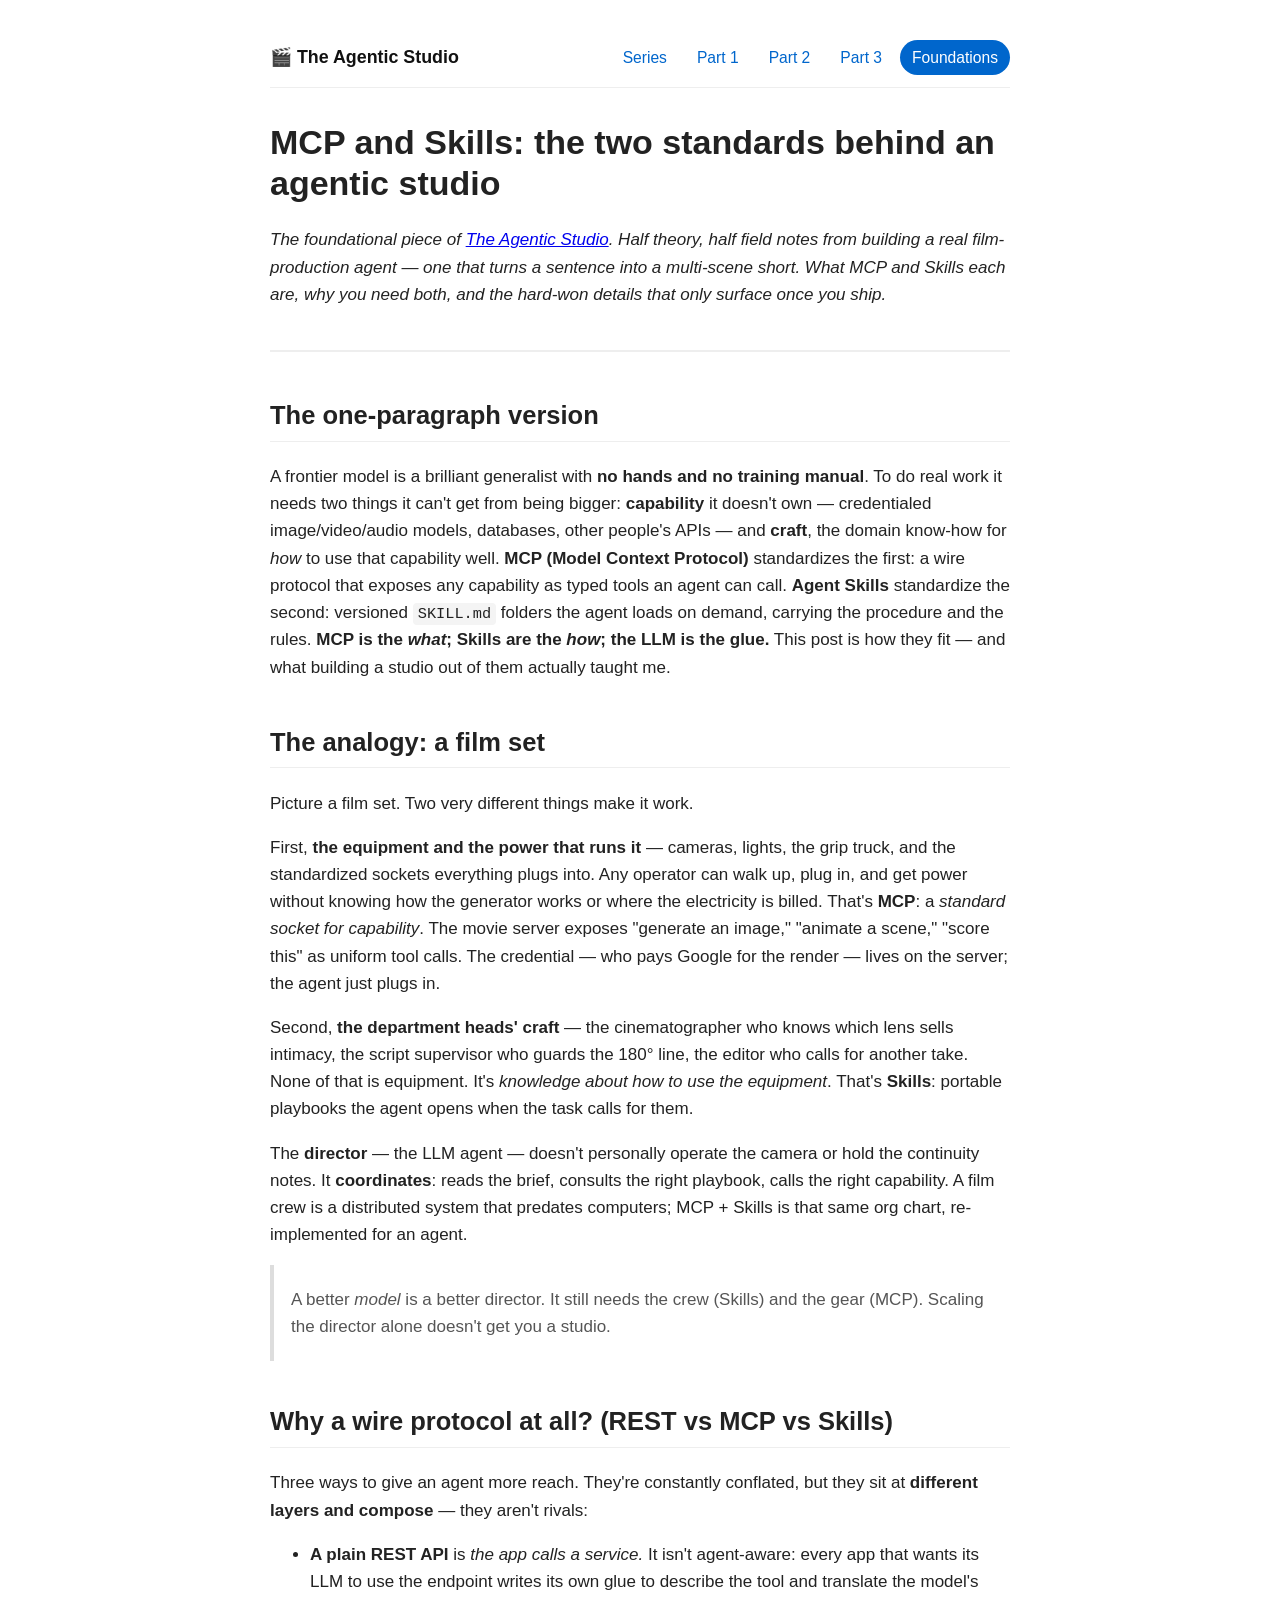
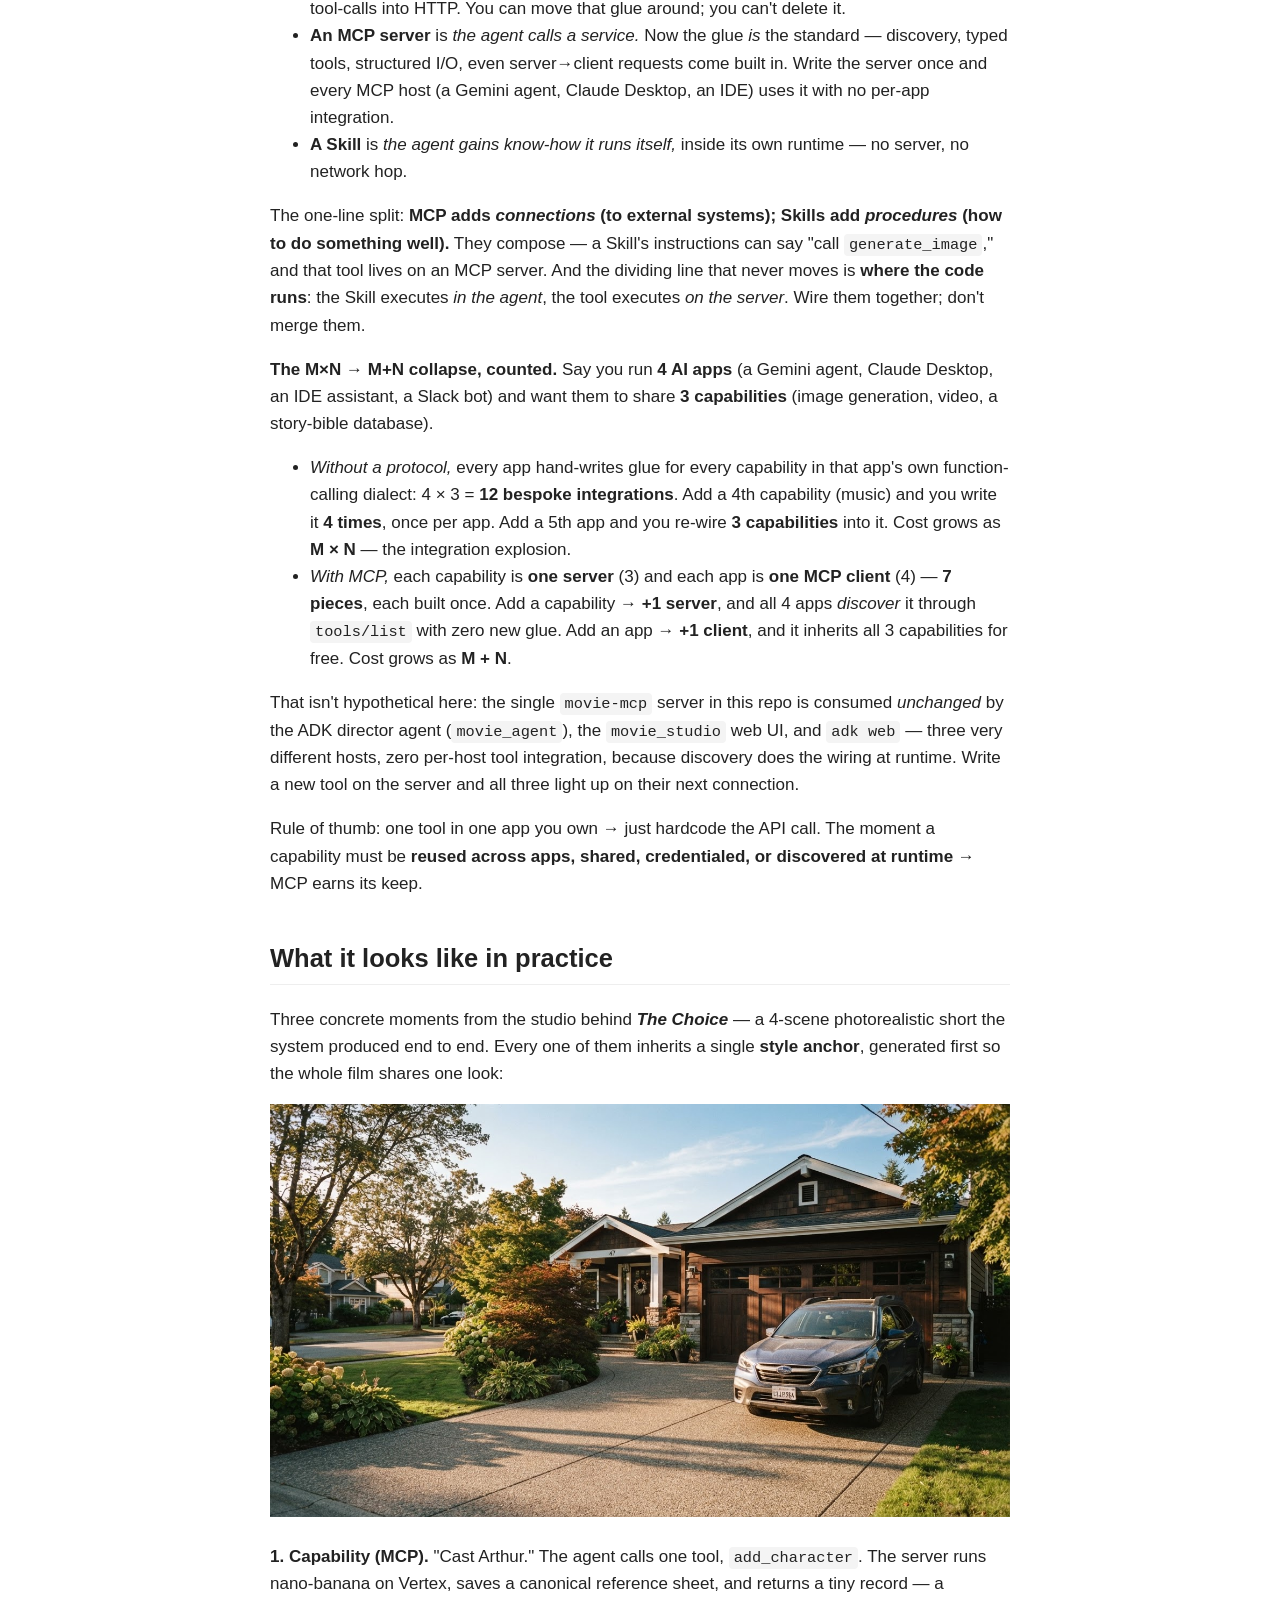
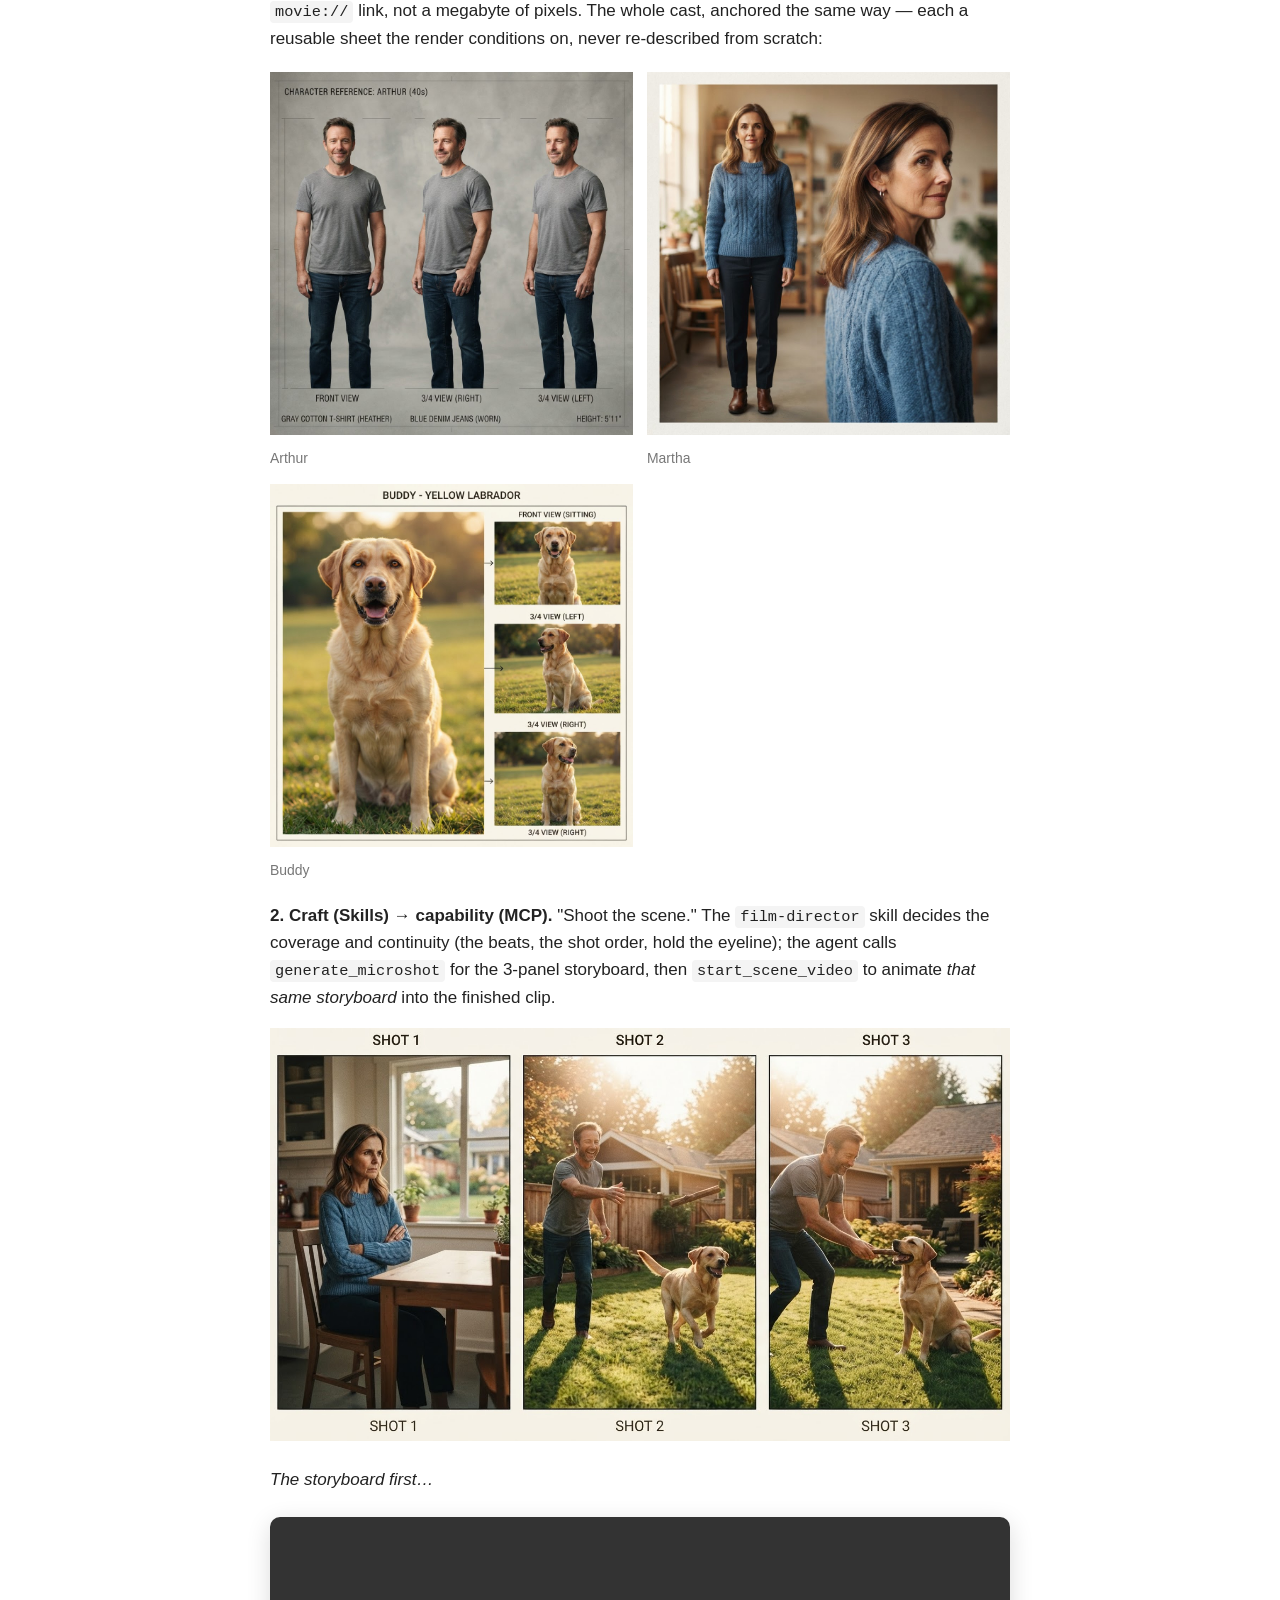
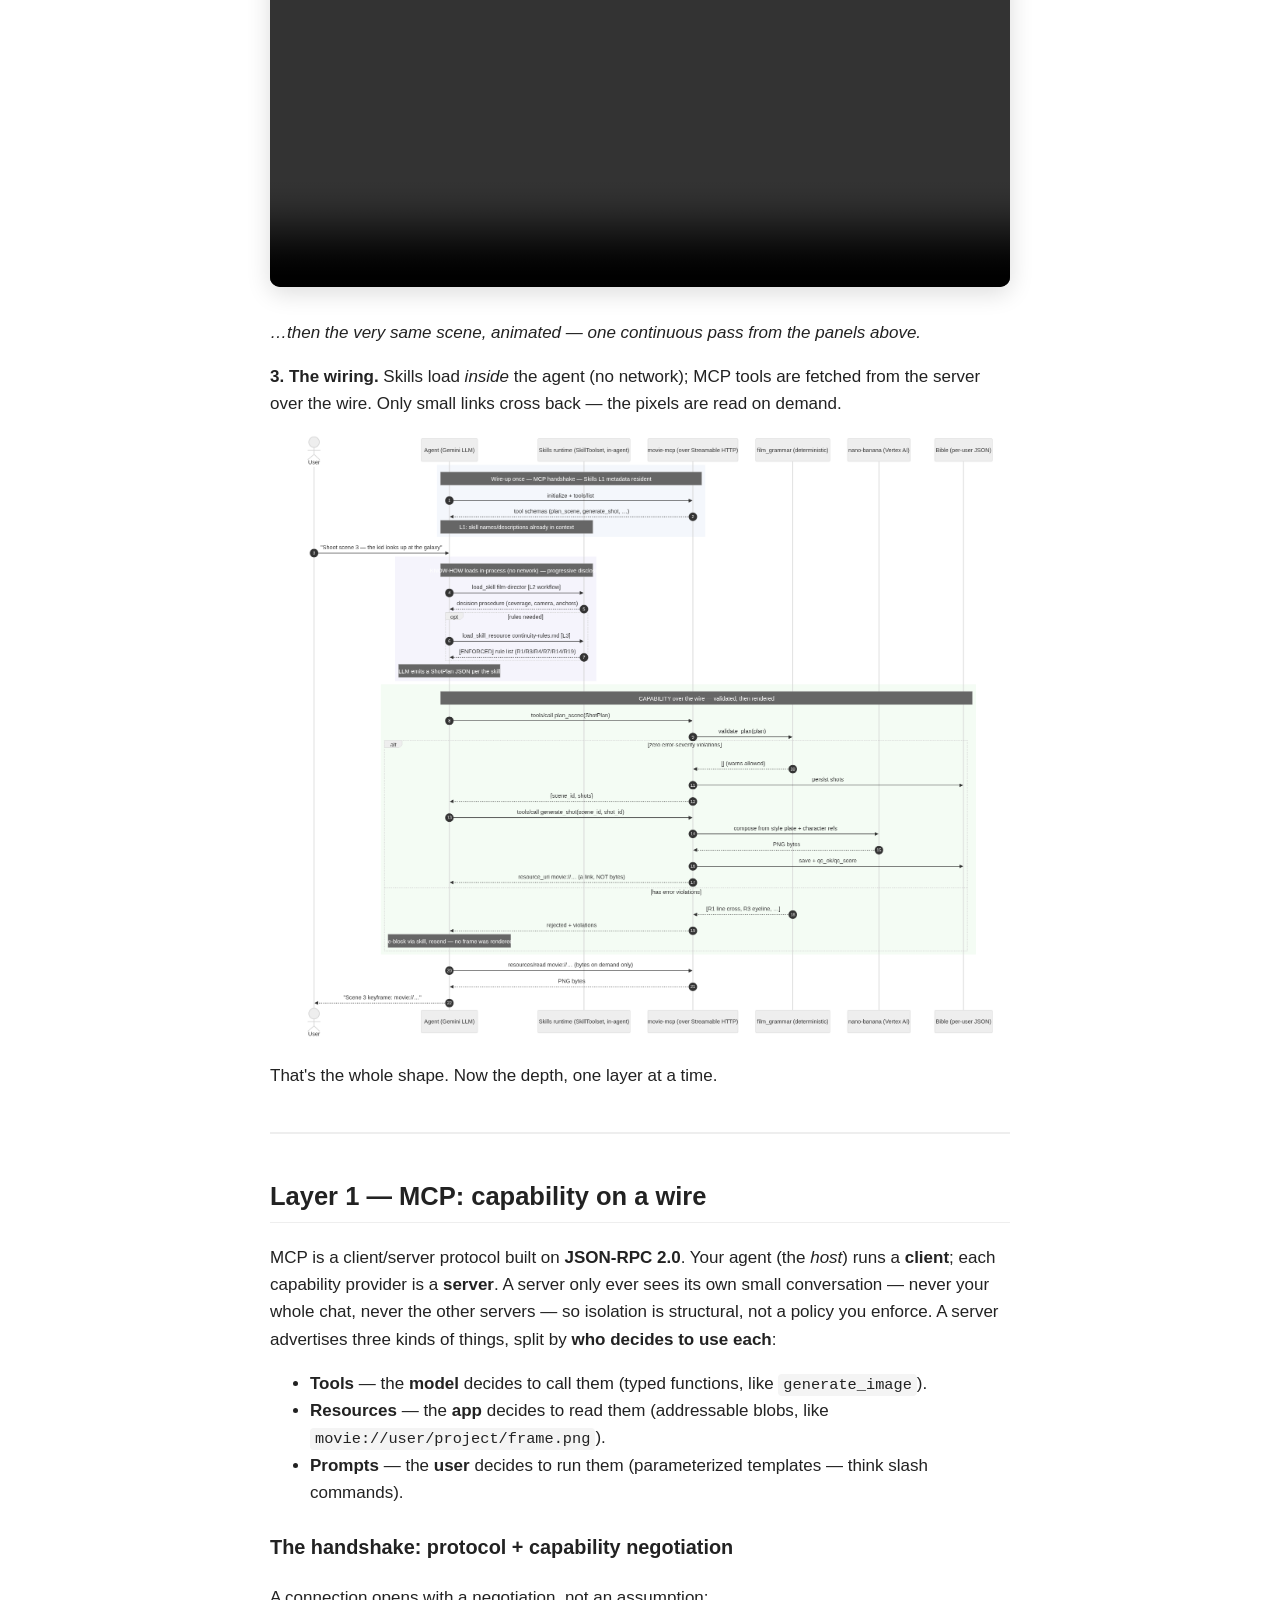
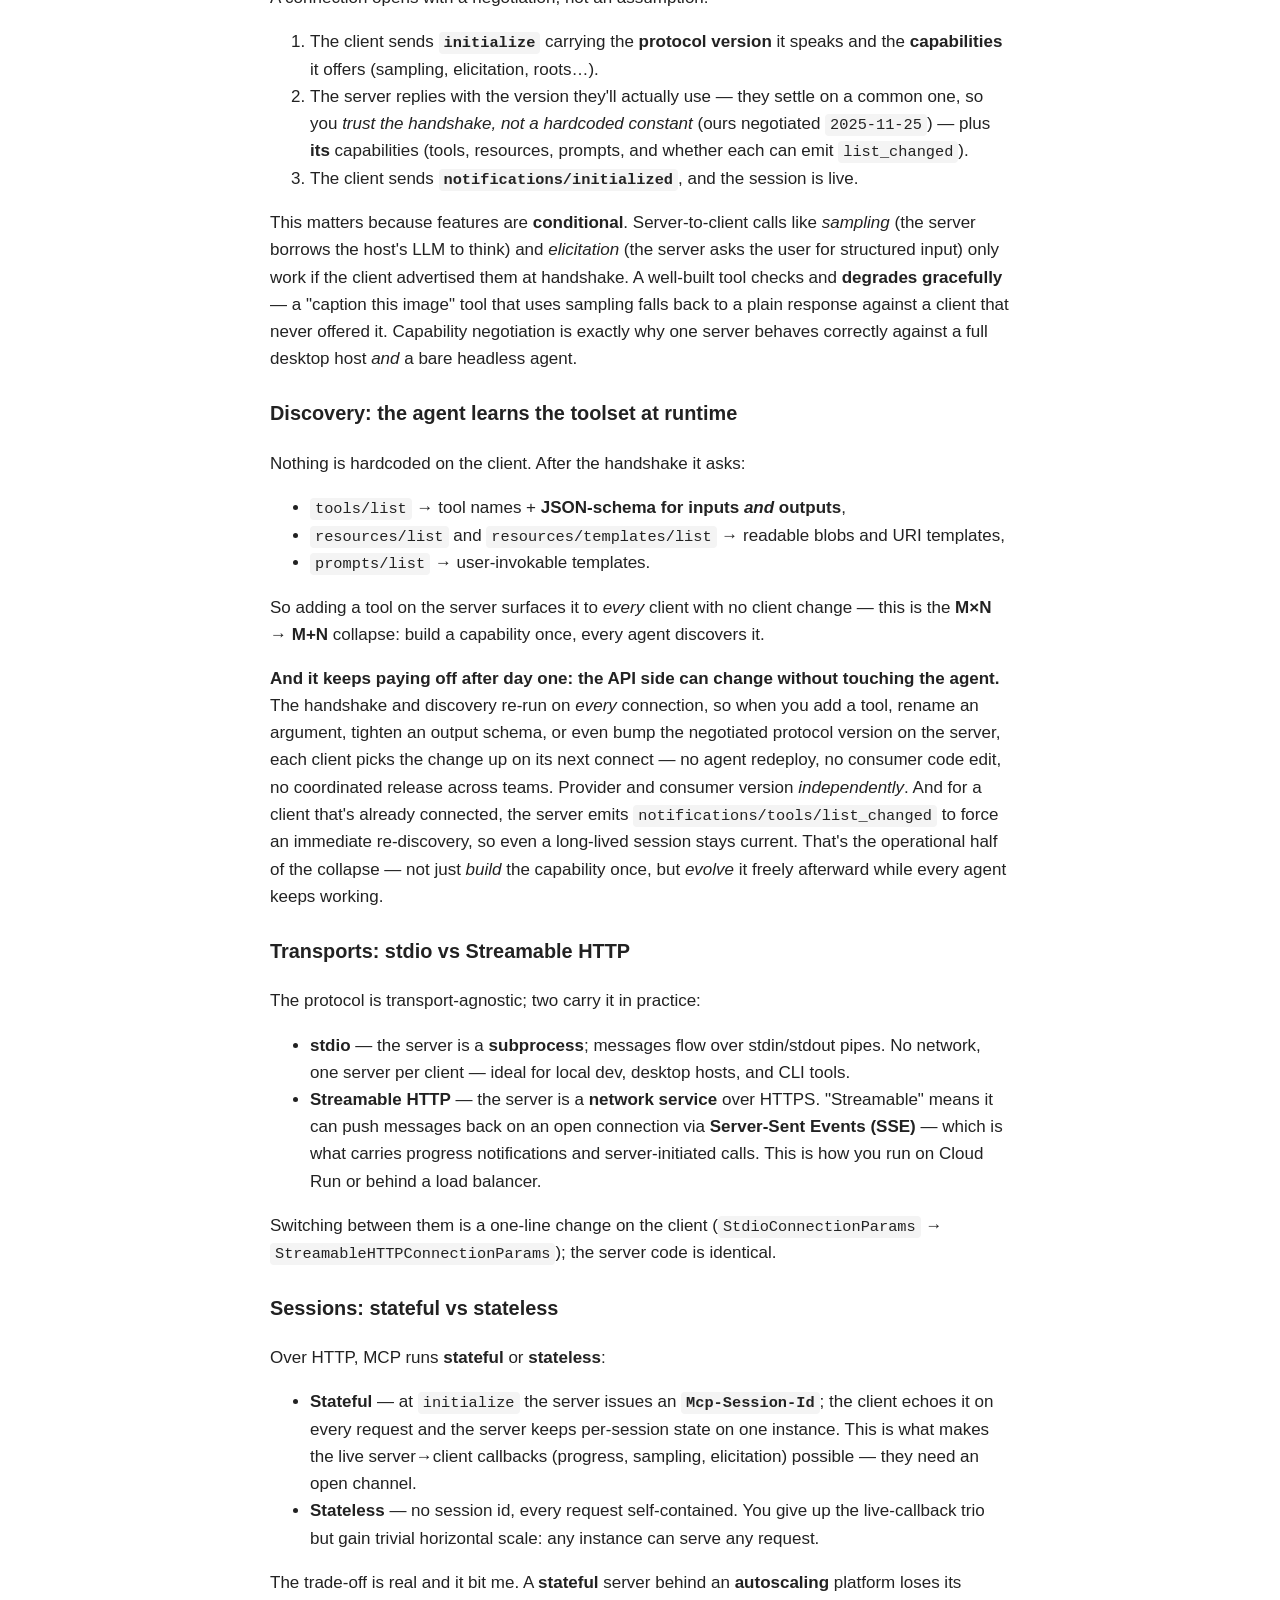
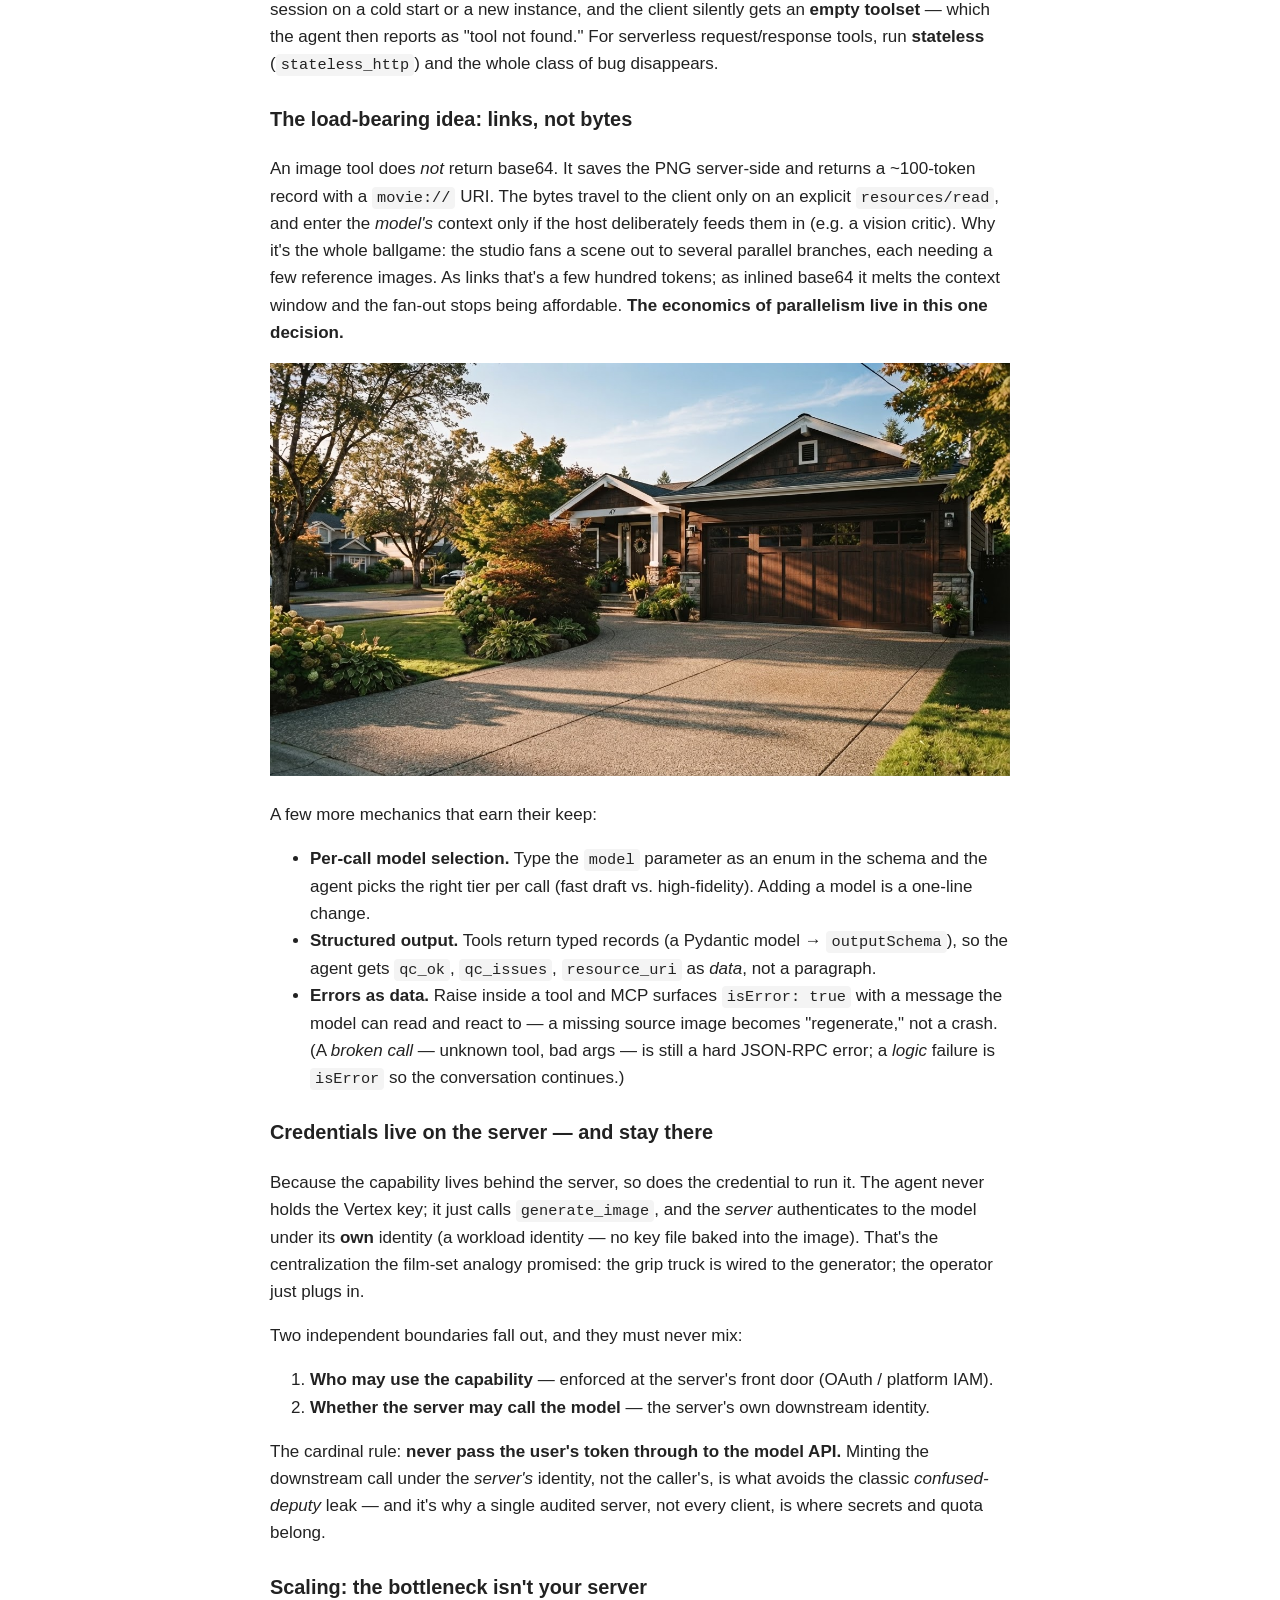
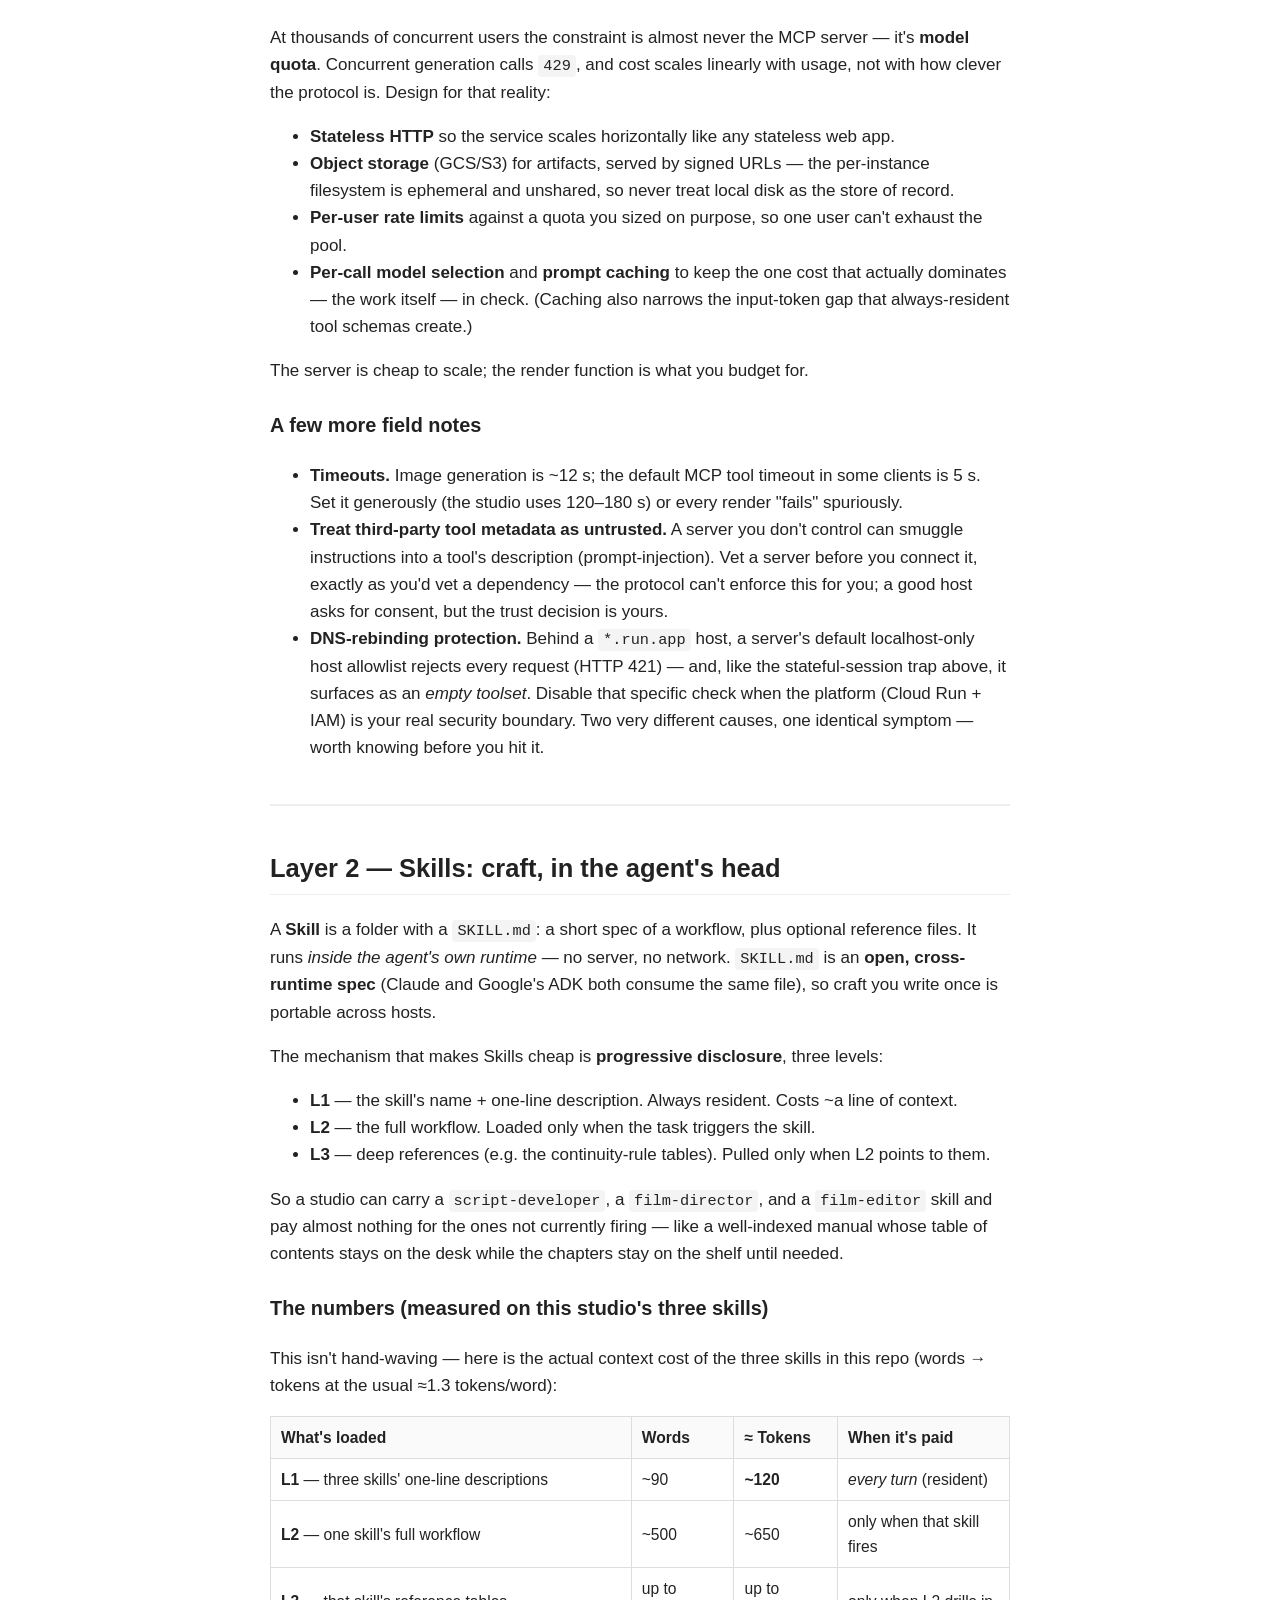
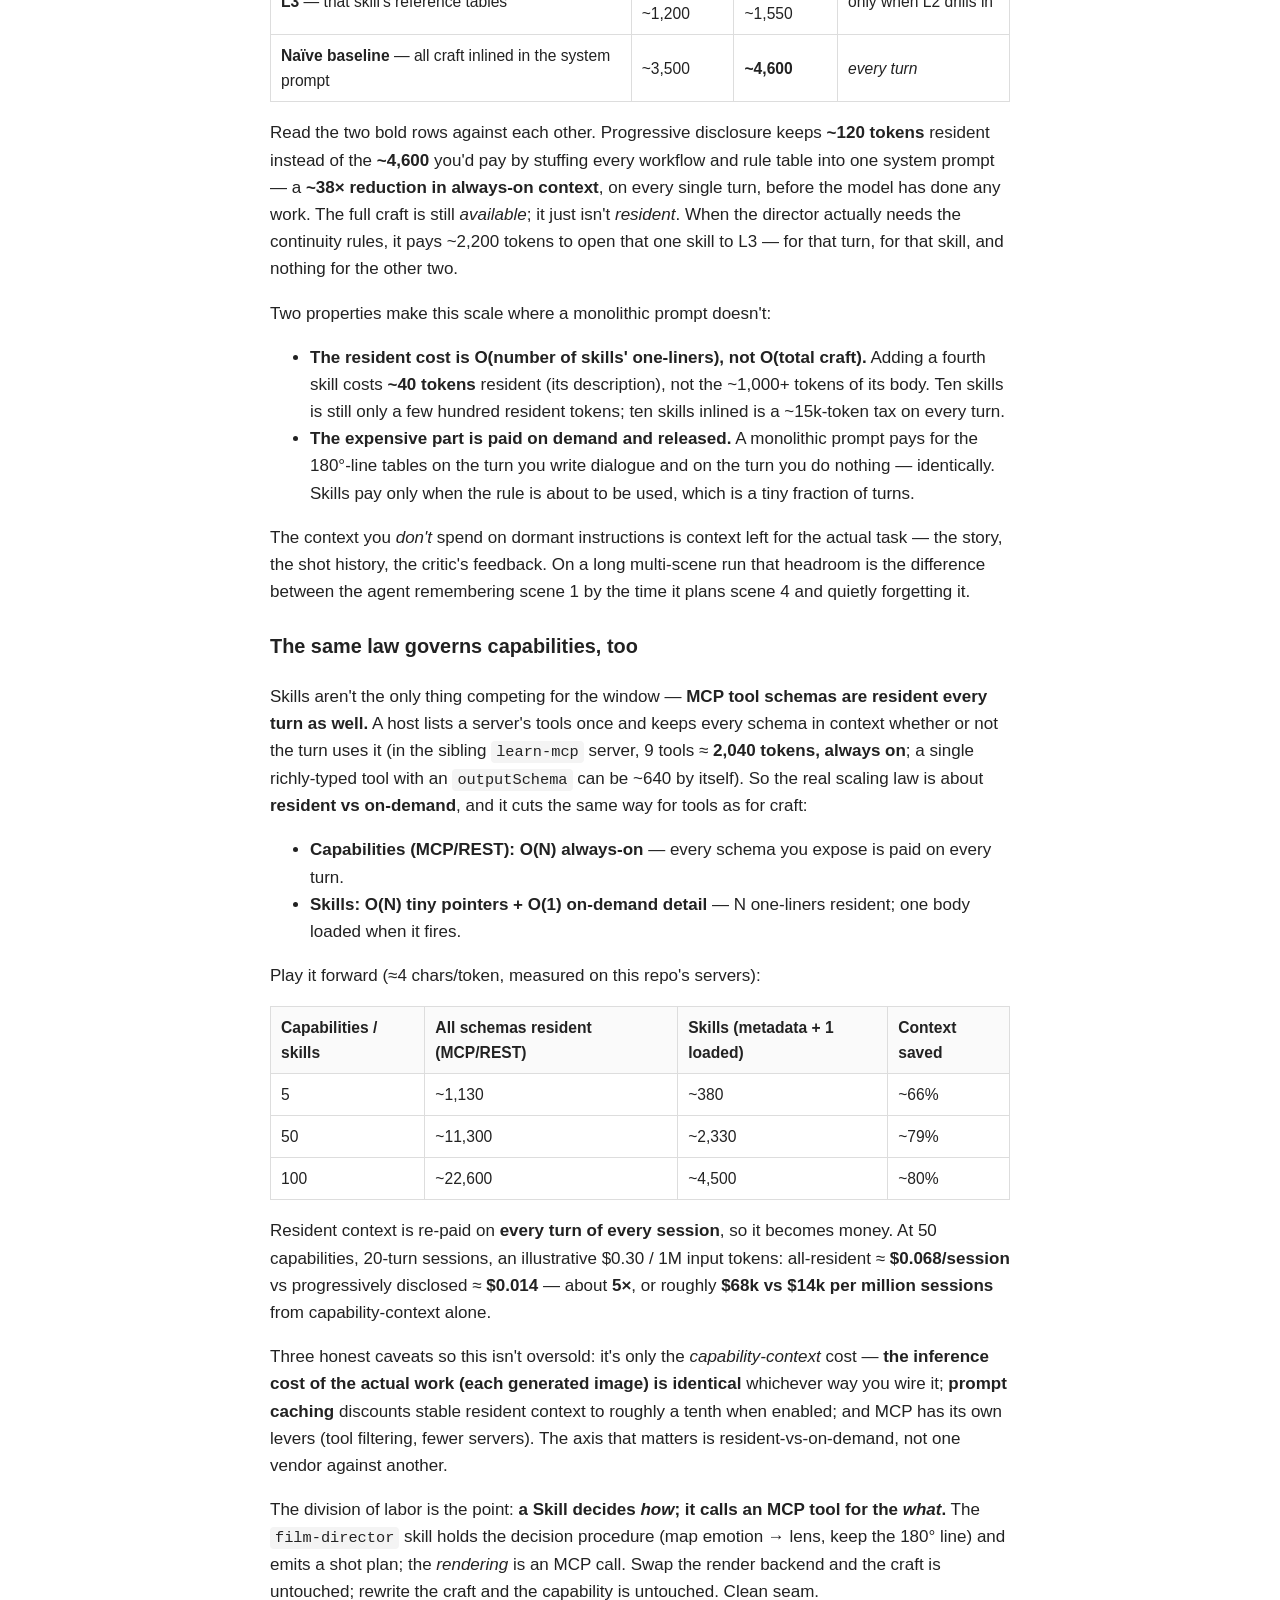
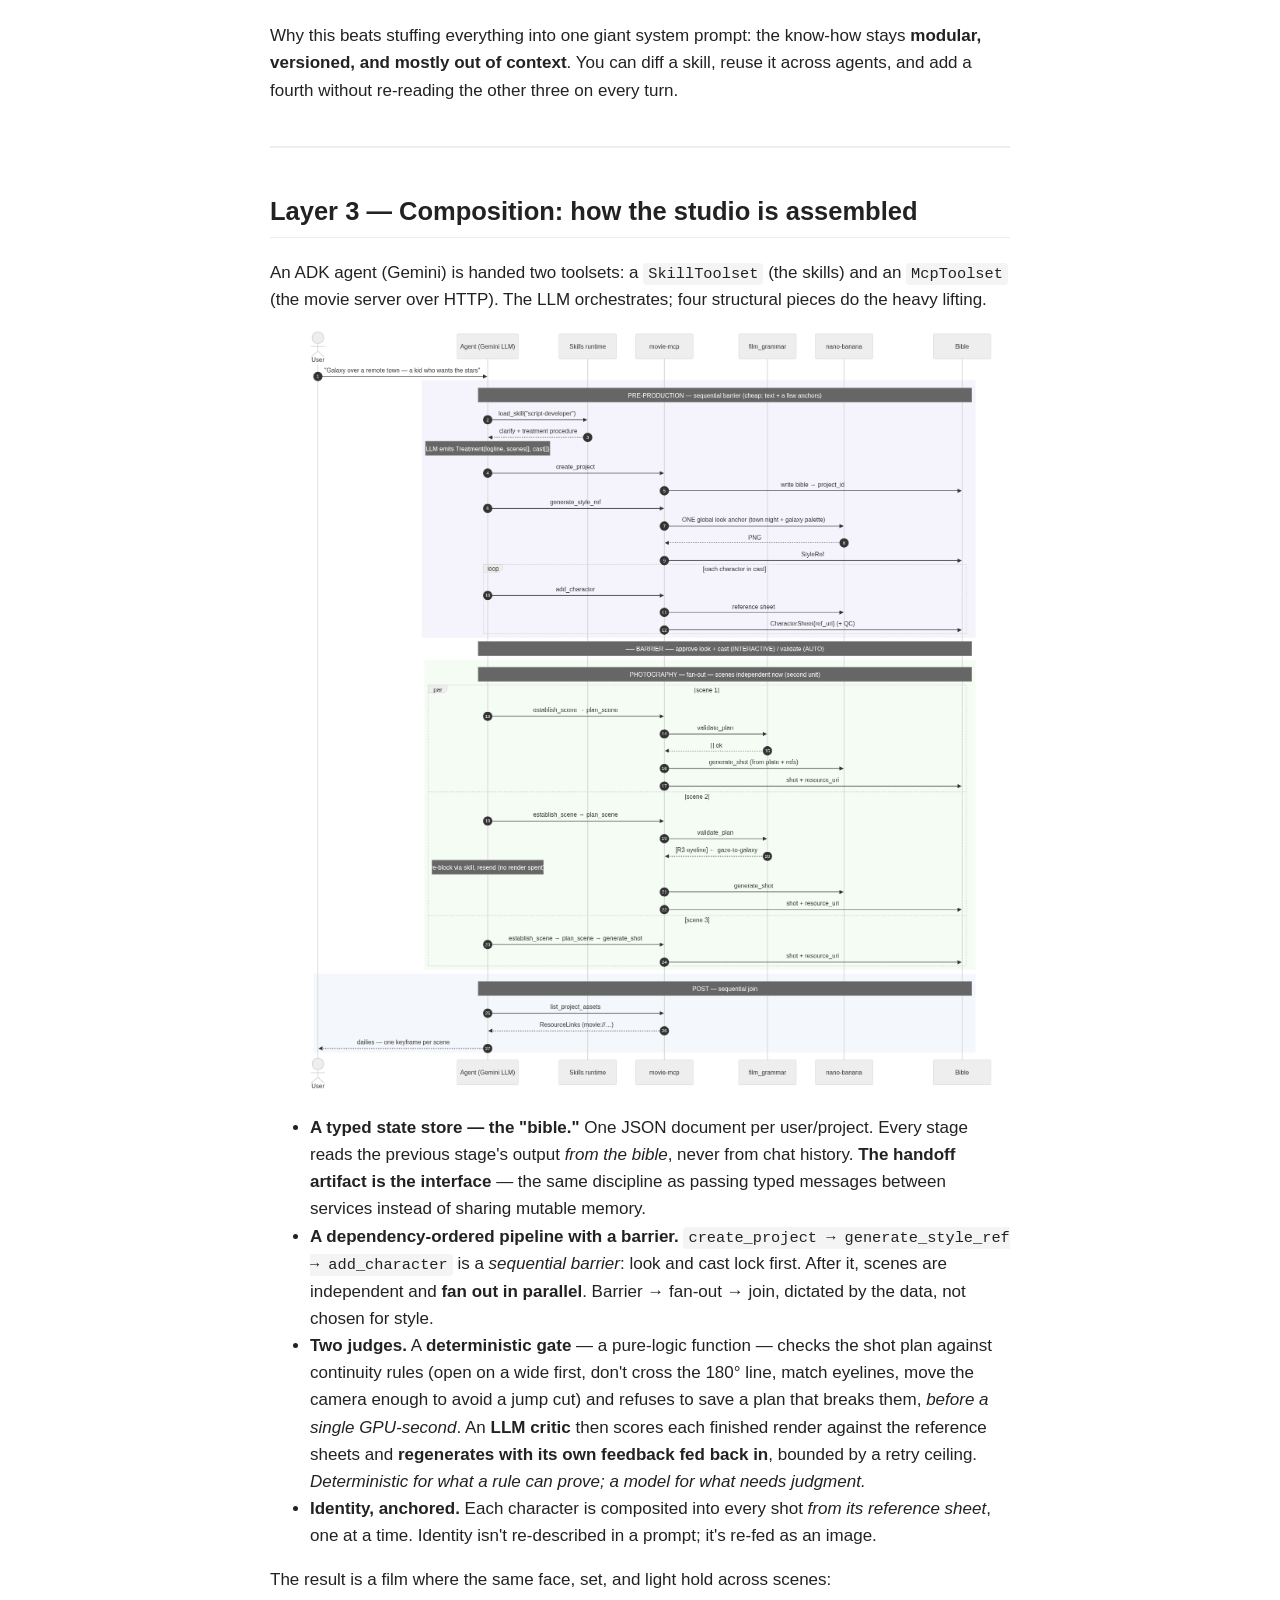
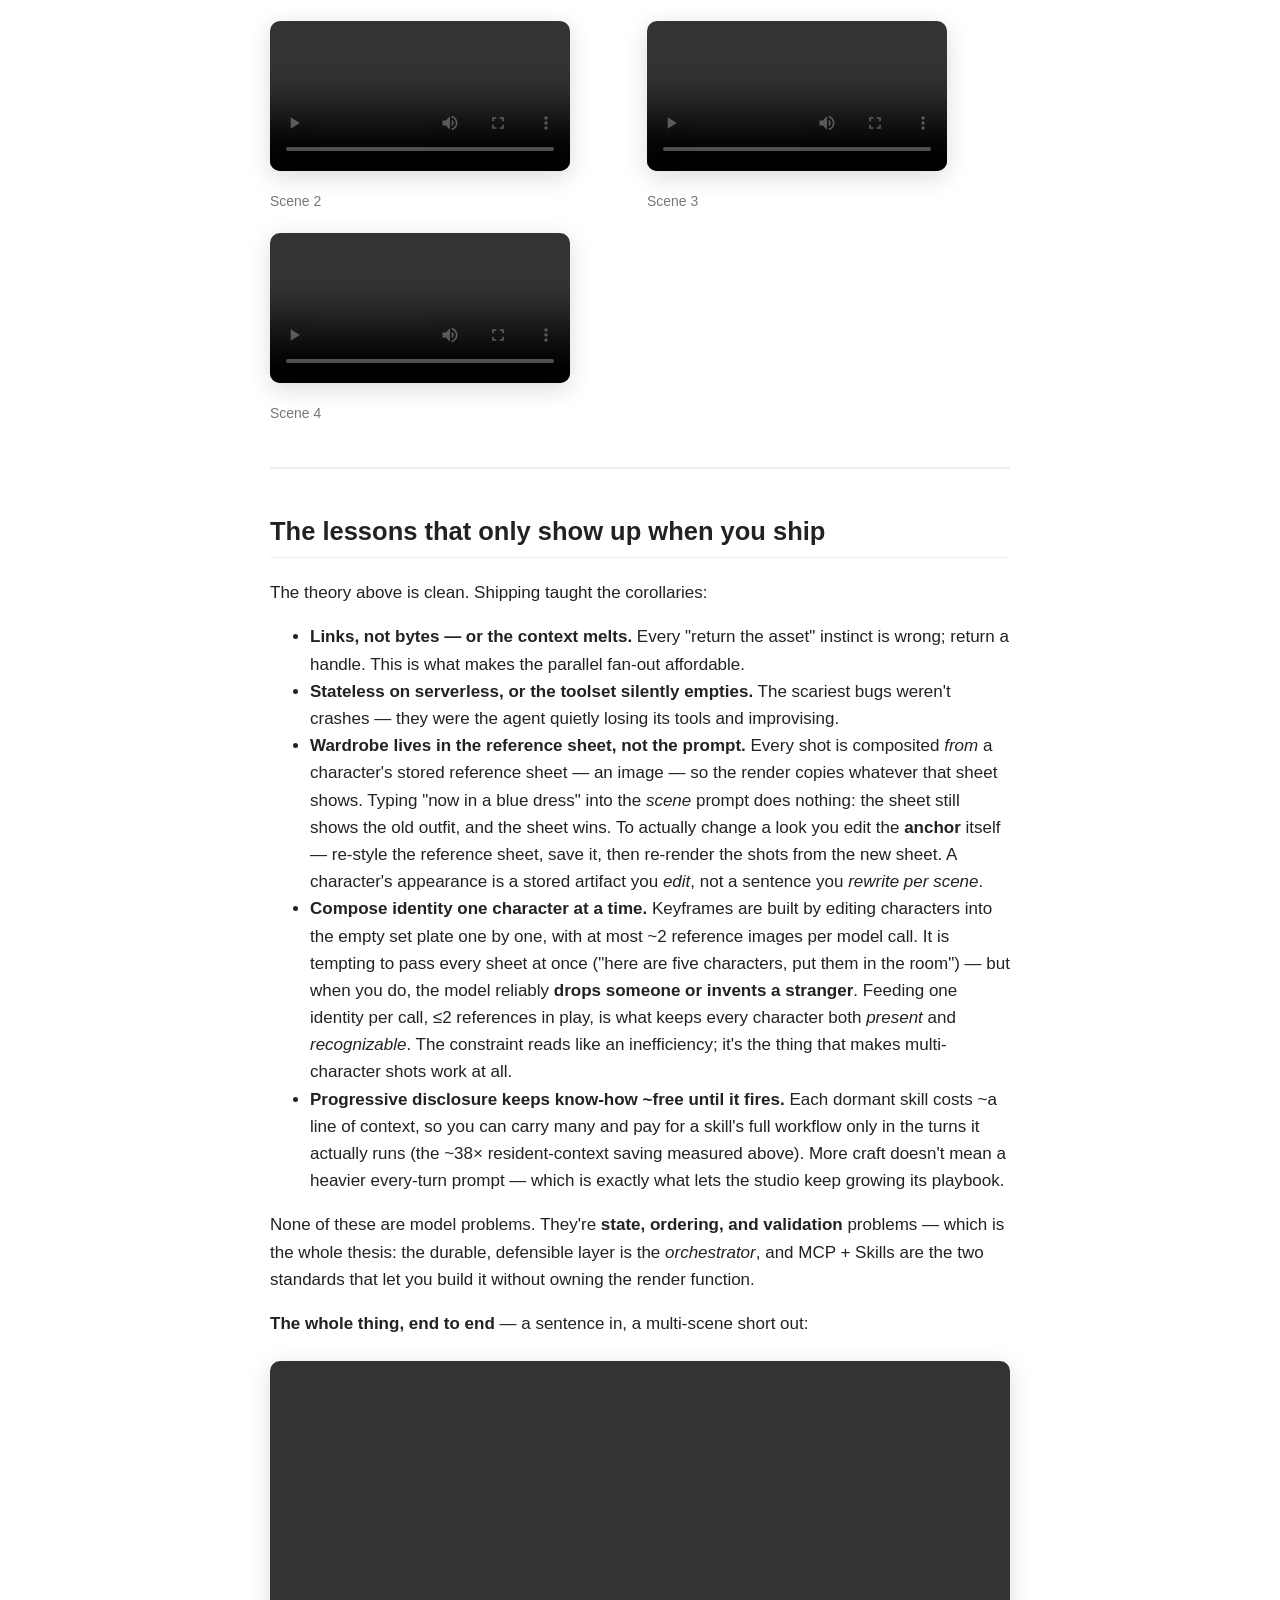
==== commit dffae07b: "Foundations: make the flagship storyboard->video example a coherent scene-4 pair (microshot_scene_4 " ====
--- a/docs/index.html
+++ b/docs/index.html
@@ -104,12 +104,15 @@
 <figure><img src="media/choice-buddy.png" alt="Buddy reference sheet"><figcaption>Buddy</figcaption></figure>
 </div>
 
-<p><strong>2. Craft (Skills) → capability (MCP).</strong> "Shoot scene 1." The <code>film-director</code> skill decides the
-coverage and continuity (a wide, a close, the reverse; hold the eyeline); the agent then calls
-<code>generate_microshot</code> for the storyboard and <code>start_scene_video</code> to animate it.</p>
-<p><img alt="A 3-panel micro-shot storyboard — SHOT 1 / 2 / 3 of one scene, same cast and set across all three" src="media/choice-storyboard-3shot.png" /></p>
-<video controls preload="metadata" src="media/choice-scene-1.mp4" style="width:100%"></video>
+<p><strong>2. Craft (Skills) → capability (MCP).</strong> "Shoot the scene." The <code>film-director</code> skill decides the
+coverage and continuity (the beats, the shot order, hold the eyeline); the agent calls
+<code>generate_microshot</code> for the 3-panel storyboard, then <code>start_scene_video</code> to animate <em>that same
+storyboard</em> into the finished clip.</p>
+<p><img alt="A 3-panel micro-shot storyboard — SHOT 1 / 2 / 3 of one scene, same cast and set across all three" src="media/choice-storyboard-s4.png" /></p>
+<p><em>The storyboard first…</em></p>
+<video controls preload="metadata" src="media/choice-scene-4.mp4" style="width:100%"></video>
 
+<p><em>…then the very same scene, animated — one continuous pass from the panels above.</em></p>
 <p><strong>3. The wiring.</strong> Skills load <em>inside</em> the agent (no network); MCP tools are fetched from the server
 over the wire. Only small links cross back — the pixels are read on demand.</p>
 <p><img alt="The skill + MCP call path" src="media/seq-callpath.png" /></p>
